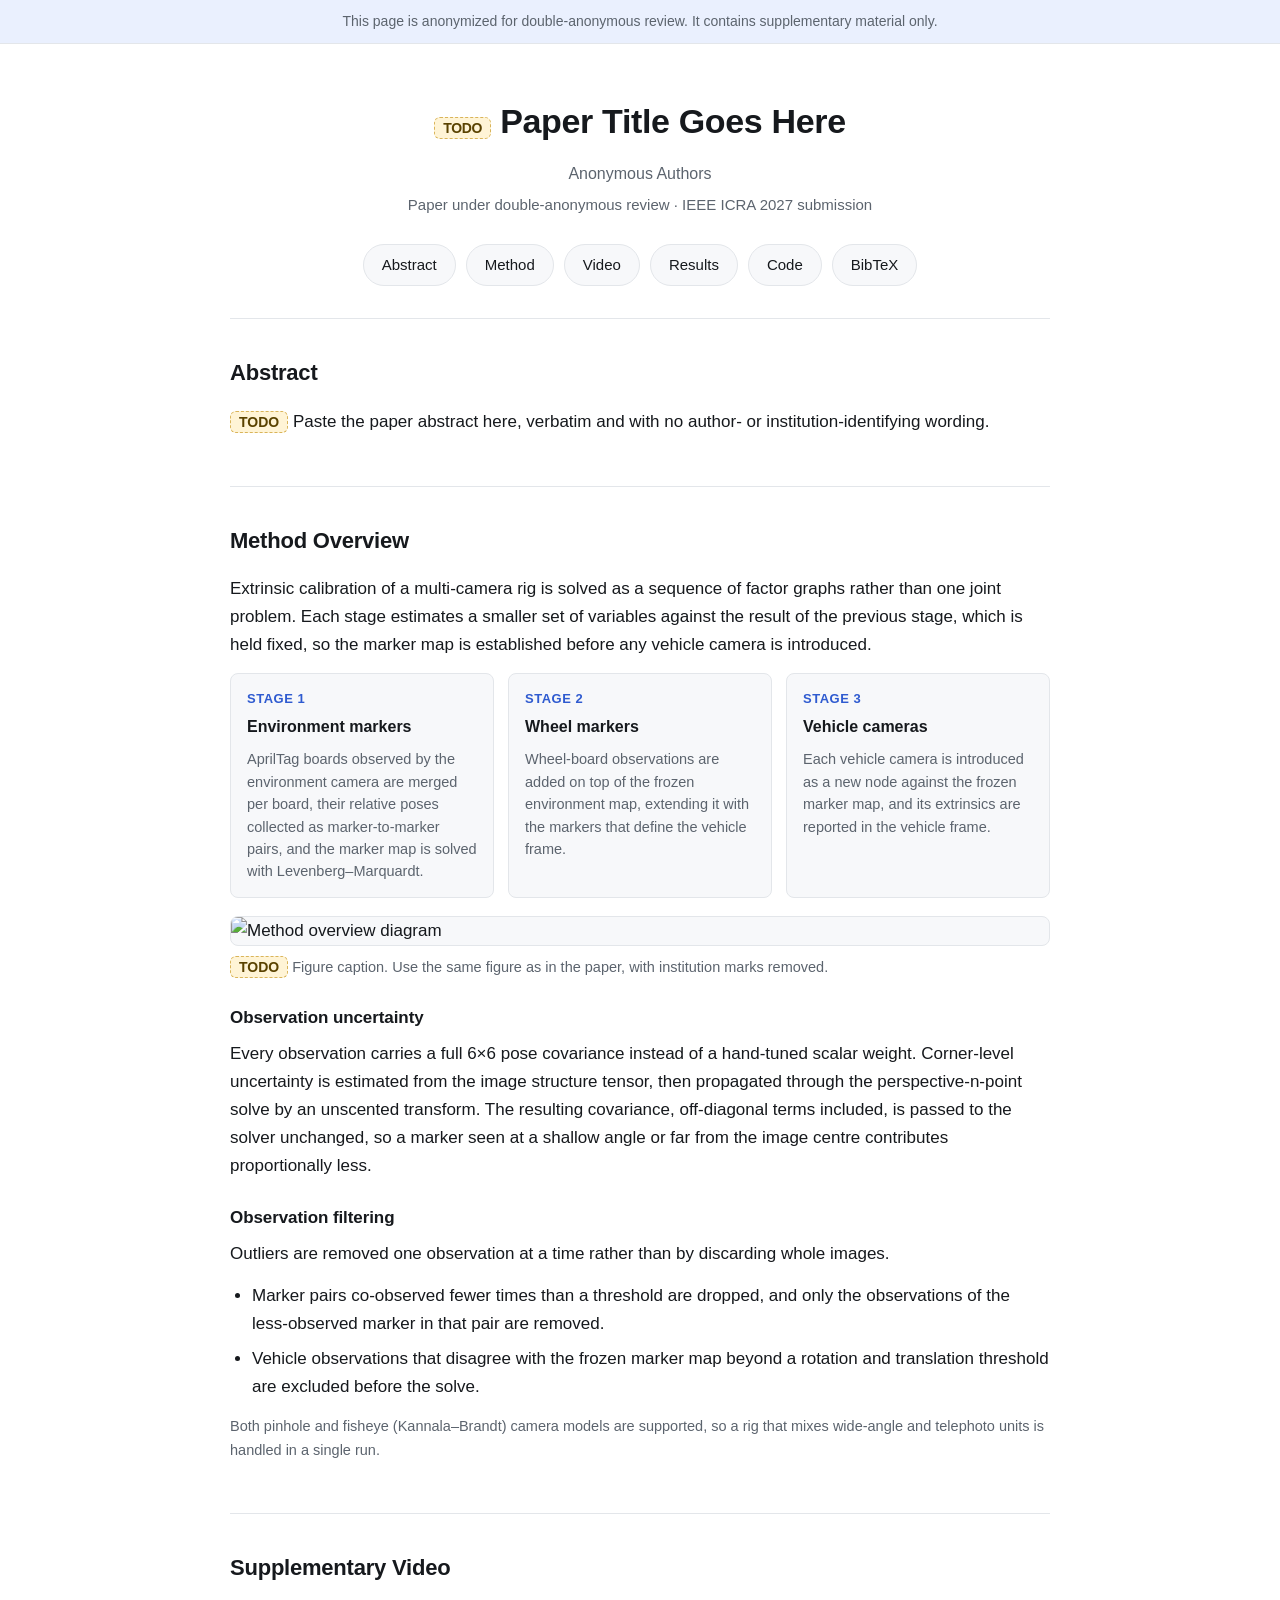
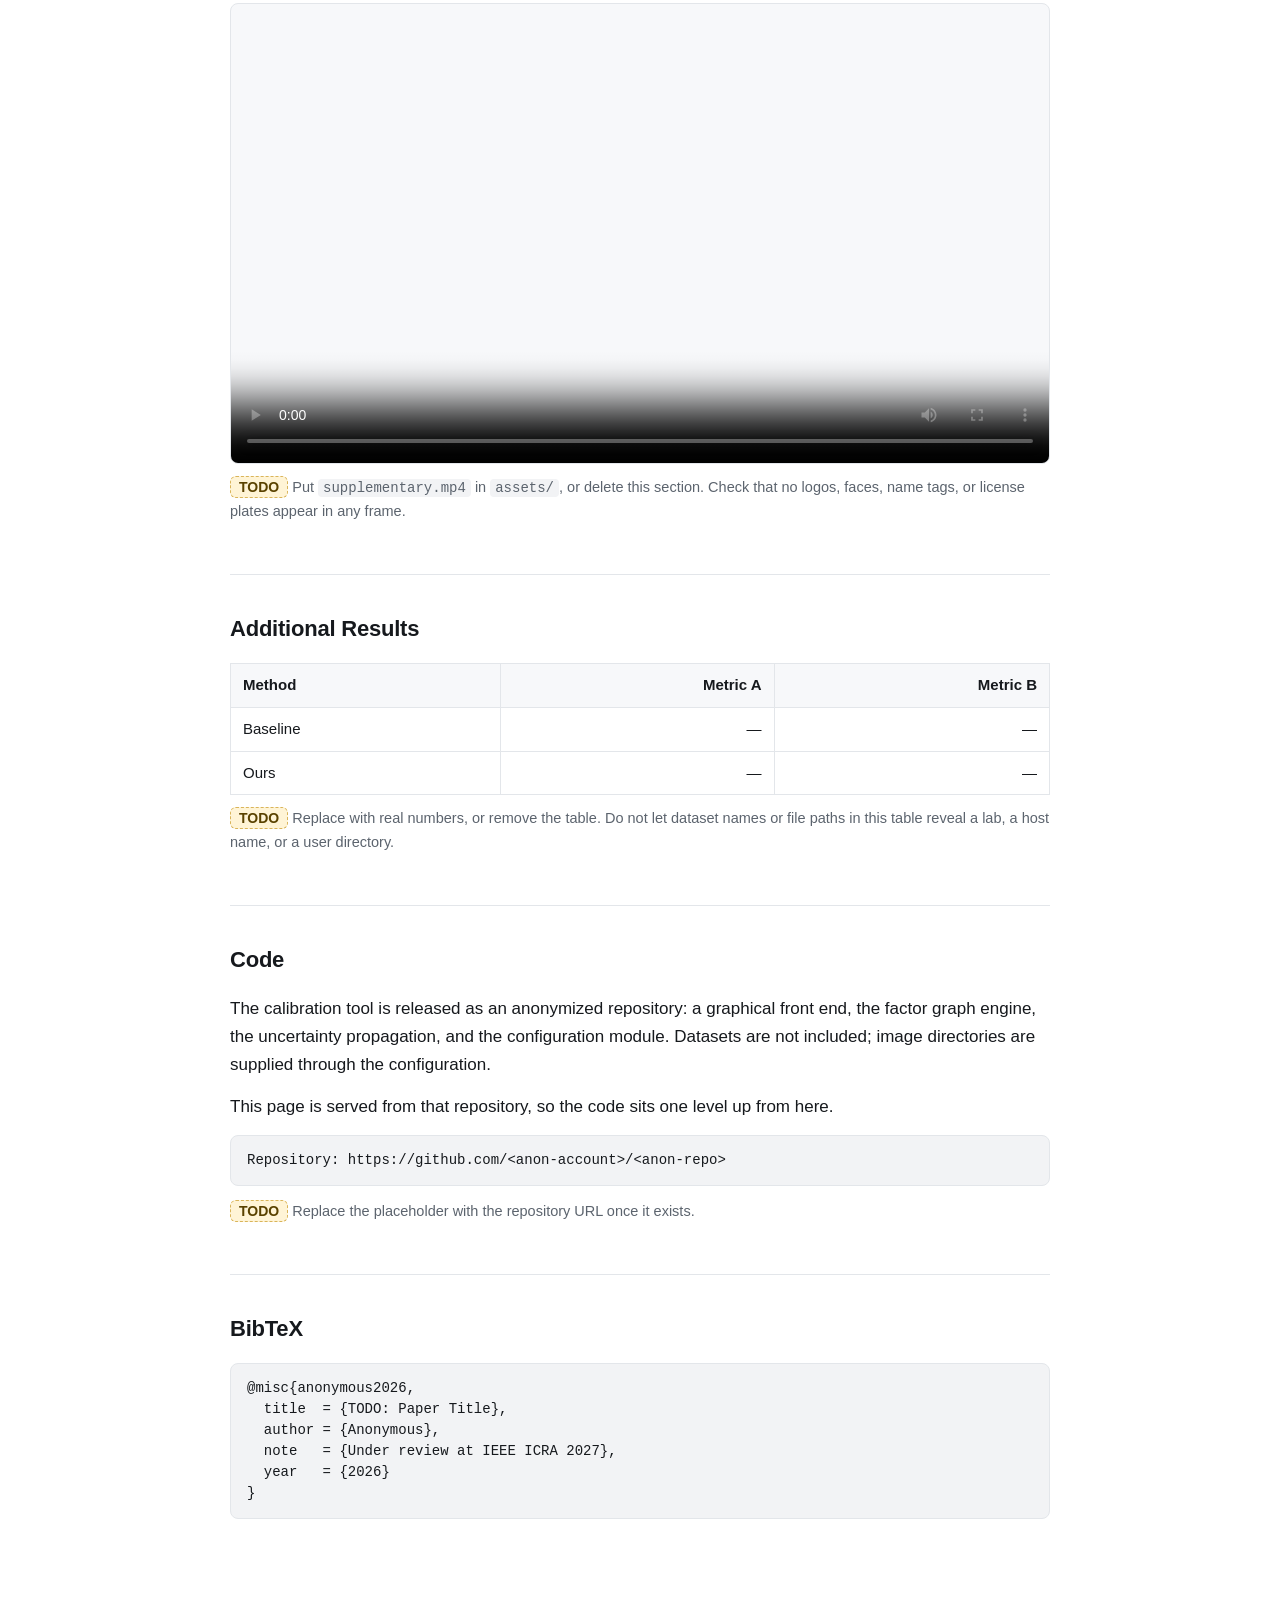
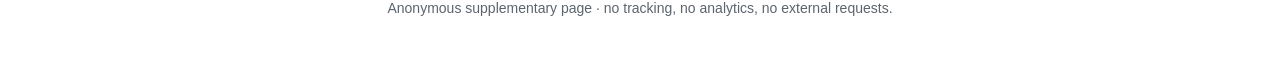
==== docs/index.html @ 7a02750e "Anonymized release for double-anonymous review" ====
<!DOCTYPE html>
<html lang="en">
<head>
<meta charset="utf-8">
<meta name="viewport" content="width=device-width, initial-scale=1">
<title>Hierarchical Factor Graph Calibration — Anonymous Project Page</title>
<meta name="description" content="Anonymous supplementary project page for an ICRA 2027 submission.">
<meta name="robots" content="noindex, nofollow">
<style>
  :root{
    --bg:#ffffff; --panel:#f7f8fa; --border:#e3e6ea;
    --fg:#16191d; --muted:#5c646e; --accent:#2f5bd0; --accent-soft:#eaf0fe;
    --code-bg:#f2f3f5;
  }
  @media (prefers-color-scheme: dark){
    :root{
      --bg:#0f1216; --panel:#161b21; --border:#262d36;
      --fg:#e7eaee; --muted:#9aa4b0; --accent:#7ea6ff; --accent-soft:#182231;
      --code-bg:#12171d;
    }
  }
  *{box-sizing:border-box}
  body{
    margin:0; background:var(--bg); color:var(--fg);
    font-family:-apple-system,BlinkMacSystemFont,"Segoe UI",Roboto,"Helvetica Neue",Arial,sans-serif;
    font-size:17px; line-height:1.65;
    -webkit-font-smoothing:antialiased;
  }
  .wrap{max-width:860px; margin:0 auto; padding:0 20px}
  a{color:var(--accent)}

  .banner{
    background:var(--accent-soft); border-bottom:1px solid var(--border);
    color:var(--muted); font-size:14px; text-align:center; padding:10px 20px;
  }

  header{padding-block:56px 32px; text-align:center; border-bottom:1px solid var(--border)}
  h1{font-size:34px; line-height:1.25; margin:0 0 18px; letter-spacing:-.01em}
  .authors{color:var(--muted); font-size:16px; margin:0 0 6px}
  .venue{color:var(--muted); font-size:15px; margin:0}

  .links{display:flex; flex-wrap:wrap; gap:10px; justify-content:center; margin-top:26px}
  .links a{
    display:inline-block; text-decoration:none; color:var(--fg);
    background:var(--panel); border:1px solid var(--border); border-radius:999px;
    padding:8px 18px; font-size:15px;
  }
  .links a:hover{border-color:var(--accent); color:var(--accent)}

  section{padding-block:36px; border-bottom:1px solid var(--border)}
  section:last-of-type{border-bottom:none}
  h2{font-size:22px; margin:0 0 16px; letter-spacing:-.01em}
  h3{font-size:17px; margin:24px 0 8px; letter-spacing:-.005em}
  p{margin:0 0 14px}
  ul{margin:0 0 14px; padding-left:22px}
  li{margin:0 0 7px}

  figure{margin:0 0 20px}
  figure img{display:block; width:100%; height:auto; border:1px solid var(--border); border-radius:8px; background:var(--panel)}
  figcaption{color:var(--muted); font-size:14.5px; margin-top:10px}

  .video-box{position:relative; width:100%; aspect-ratio:16/9; max-width:100%; background:var(--panel);
             border:1px solid var(--border); border-radius:8px; overflow:hidden}
  .video-box video{width:100%; height:100%; display:block}

  .stages{display:grid; grid-template-columns:repeat(auto-fit,minmax(220px,1fr)); gap:14px; margin:0 0 18px}
  .stage{background:var(--panel); border:1px solid var(--border); border-radius:8px; padding:14px 16px}
  .stage .num{color:var(--accent); font-size:13px; font-weight:600; letter-spacing:.04em; text-transform:uppercase}
  .stage h4{margin:4px 0 8px; font-size:16px}
  .stage p{margin:0; color:var(--muted); font-size:14.5px; line-height:1.55}

  .table-scroll{overflow-x:auto; -webkit-overflow-scrolling:touch}
  table{border-collapse:collapse; width:100%; font-size:15px; min-width:420px}
  th,td{border:1px solid var(--border); padding:9px 12px; text-align:right}
  th:first-child, td:first-child{text-align:left}
  thead th{background:var(--panel); font-weight:600}

  pre{background:var(--code-bg); border:1px solid var(--border); border-radius:8px;
      padding:14px 16px; overflow-x:auto; font-size:14px; line-height:1.5; margin:0 0 14px}
  code{font-family:ui-monospace,SFMono-Regular,Menlo,Consolas,monospace}
  p code, li code, td code{background:var(--code-bg); border-radius:4px; padding:1px 5px; font-size:14px}

  .todo{background:#fff4d6; color:#5a4200; border:1px dashed #d9b45a;
        border-radius:6px; padding:2px 8px; font-size:14px; font-weight:600}
  @media (prefers-color-scheme: dark){
    .todo{background:#3a2f12; color:#f0d79a; border-color:#7a6528}
  }
  .note{color:var(--muted); font-size:14.5px; margin-top:12px}

  footer{padding-block:28px 48px; color:var(--muted); font-size:14px; text-align:center}

  @media (max-width:520px){
    body{font-size:16px}
    h1{font-size:26px}
    header{padding-block:36px 24px}
  }
</style>
</head>
<body>

<div class="banner">This page is anonymized for double-anonymous review. It contains supplementary material only.</div>

<div class="wrap">

  <header>
    <h1><span class="todo">TODO</span> Paper Title Goes Here</h1>
    <p class="authors">Anonymous Authors</p>
    <p class="venue">Paper under double-anonymous review &middot; IEEE ICRA 2027 submission</p>

    <nav class="links">
      <a href="#abstract">Abstract</a>
      <a href="#method">Method</a>
      <a href="#video">Video</a>
      <a href="#results">Results</a>
      <a href="#code">Code</a>
      <a href="#bibtex">BibTeX</a>
    </nav>
  </header>

  <section id="abstract">
    <h2>Abstract</h2>
    <p><span class="todo">TODO</span> Paste the paper abstract here, verbatim and with no author- or
    institution-identifying wording.</p>
  </section>

  <section id="method">
    <h2>Method Overview</h2>

    <p>Extrinsic calibration of a multi-camera rig is solved as a sequence of factor graphs rather
    than one joint problem. Each stage estimates a smaller set of variables against the result of
    the previous stage, which is held fixed, so the marker map is established before any vehicle
    camera is introduced.</p>

    <div class="stages">
      <div class="stage">
        <div class="num">Stage 1</div>
        <h4>Environment markers</h4>
        <p>AprilTag boards observed by the environment camera are merged per board, their relative
        poses collected as marker-to-marker pairs, and the marker map is solved with
        Levenberg&ndash;Marquardt.</p>
      </div>
      <div class="stage">
        <div class="num">Stage 2</div>
        <h4>Wheel markers</h4>
        <p>Wheel-board observations are added on top of the frozen environment map, extending it
        with the markers that define the vehicle frame.</p>
      </div>
      <div class="stage">
        <div class="num">Stage 3</div>
        <h4>Vehicle cameras</h4>
        <p>Each vehicle camera is introduced as a new node against the frozen marker map, and its
        extrinsics are reported in the vehicle frame.</p>
      </div>
    </div>

    <figure>
      <img src="assets/method_overview.png" alt="Method overview diagram">
      <figcaption><span class="todo">TODO</span> Figure caption. Use the same figure as in the paper, with
      institution marks removed.</figcaption>
    </figure>

    <h3>Observation uncertainty</h3>
    <p>Every observation carries a full 6&times;6 pose covariance instead of a hand-tuned scalar weight.
    Corner-level uncertainty is estimated from the image structure tensor, then propagated through the
    perspective-n-point solve by an unscented transform. The resulting covariance, off-diagonal terms
    included, is passed to the solver unchanged, so a marker seen at a shallow angle or far from the
    image centre contributes proportionally less.</p>

    <h3>Observation filtering</h3>
    <p>Outliers are removed one observation at a time rather than by discarding whole images.</p>
    <ul>
      <li>Marker pairs co-observed fewer times than a threshold are dropped, and only the observations
      of the less-observed marker in that pair are removed.</li>
      <li>Vehicle observations that disagree with the frozen marker map beyond a rotation and
      translation threshold are excluded before the solve.</li>
    </ul>

    <p class="note">Both pinhole and fisheye (Kannala&ndash;Brandt) camera models are supported, so a rig
    that mixes wide-angle and telephoto units is handled in a single run.</p>
  </section>

  <section id="video">
    <h2>Supplementary Video</h2>
    <div class="video-box">
      <video controls preload="metadata" poster="assets/video_poster.jpg">
        <source src="assets/supplementary.mp4" type="video/mp4">
        Your browser does not support the video tag.
      </video>
    </div>
    <p class="note">
      <span class="todo">TODO</span> Put <code>supplementary.mp4</code> in <code>assets/</code>, or delete this
      section. Check that no logos, faces, name tags, or license plates appear in any frame.
    </p>
  </section>

  <section id="results">
    <h2>Additional Results</h2>

    <div class="table-scroll">
      <table>
        <thead>
          <tr><th>Method</th><th>Metric A</th><th>Metric B</th></tr>
        </thead>
        <tbody>
          <tr><td>Baseline</td><td>&mdash;</td><td>&mdash;</td></tr>
          <tr><td>Ours</td><td>&mdash;</td><td>&mdash;</td></tr>
        </tbody>
      </table>
    </div>
    <p class="note">
      <span class="todo">TODO</span> Replace with real numbers, or remove the table. Do not let dataset names
      or file paths in this table reveal a lab, a host name, or a user directory.
    </p>
  </section>

  <section id="code">
    <h2>Code</h2>
    <p>The calibration tool is released as an anonymized repository: a graphical front end, the factor
    graph engine, the uncertainty propagation, and the configuration module. Datasets are not included;
    image directories are supplied through the configuration.</p>
    <p>This page is served from that repository, so the code sits one level up from here.</p>
    <pre><code>Repository: https://github.com/&lt;anon-account&gt;/&lt;anon-repo&gt;</code></pre>
    <p class="note">
      <span class="todo">TODO</span> Replace the placeholder with the repository URL once it exists.
    </p>
  </section>

  <section id="bibtex">
    <h2>BibTeX</h2>
    <pre><code>@misc{anonymous2026,
  title  = {TODO: Paper Title},
  author = {Anonymous},
  note   = {Under review at IEEE ICRA 2027},
  year   = {2026}
}</code></pre>
  </section>

  <footer>
    Anonymous supplementary page &middot; no tracking, no analytics, no external requests.
  </footer>

</div>
</body>
</html>
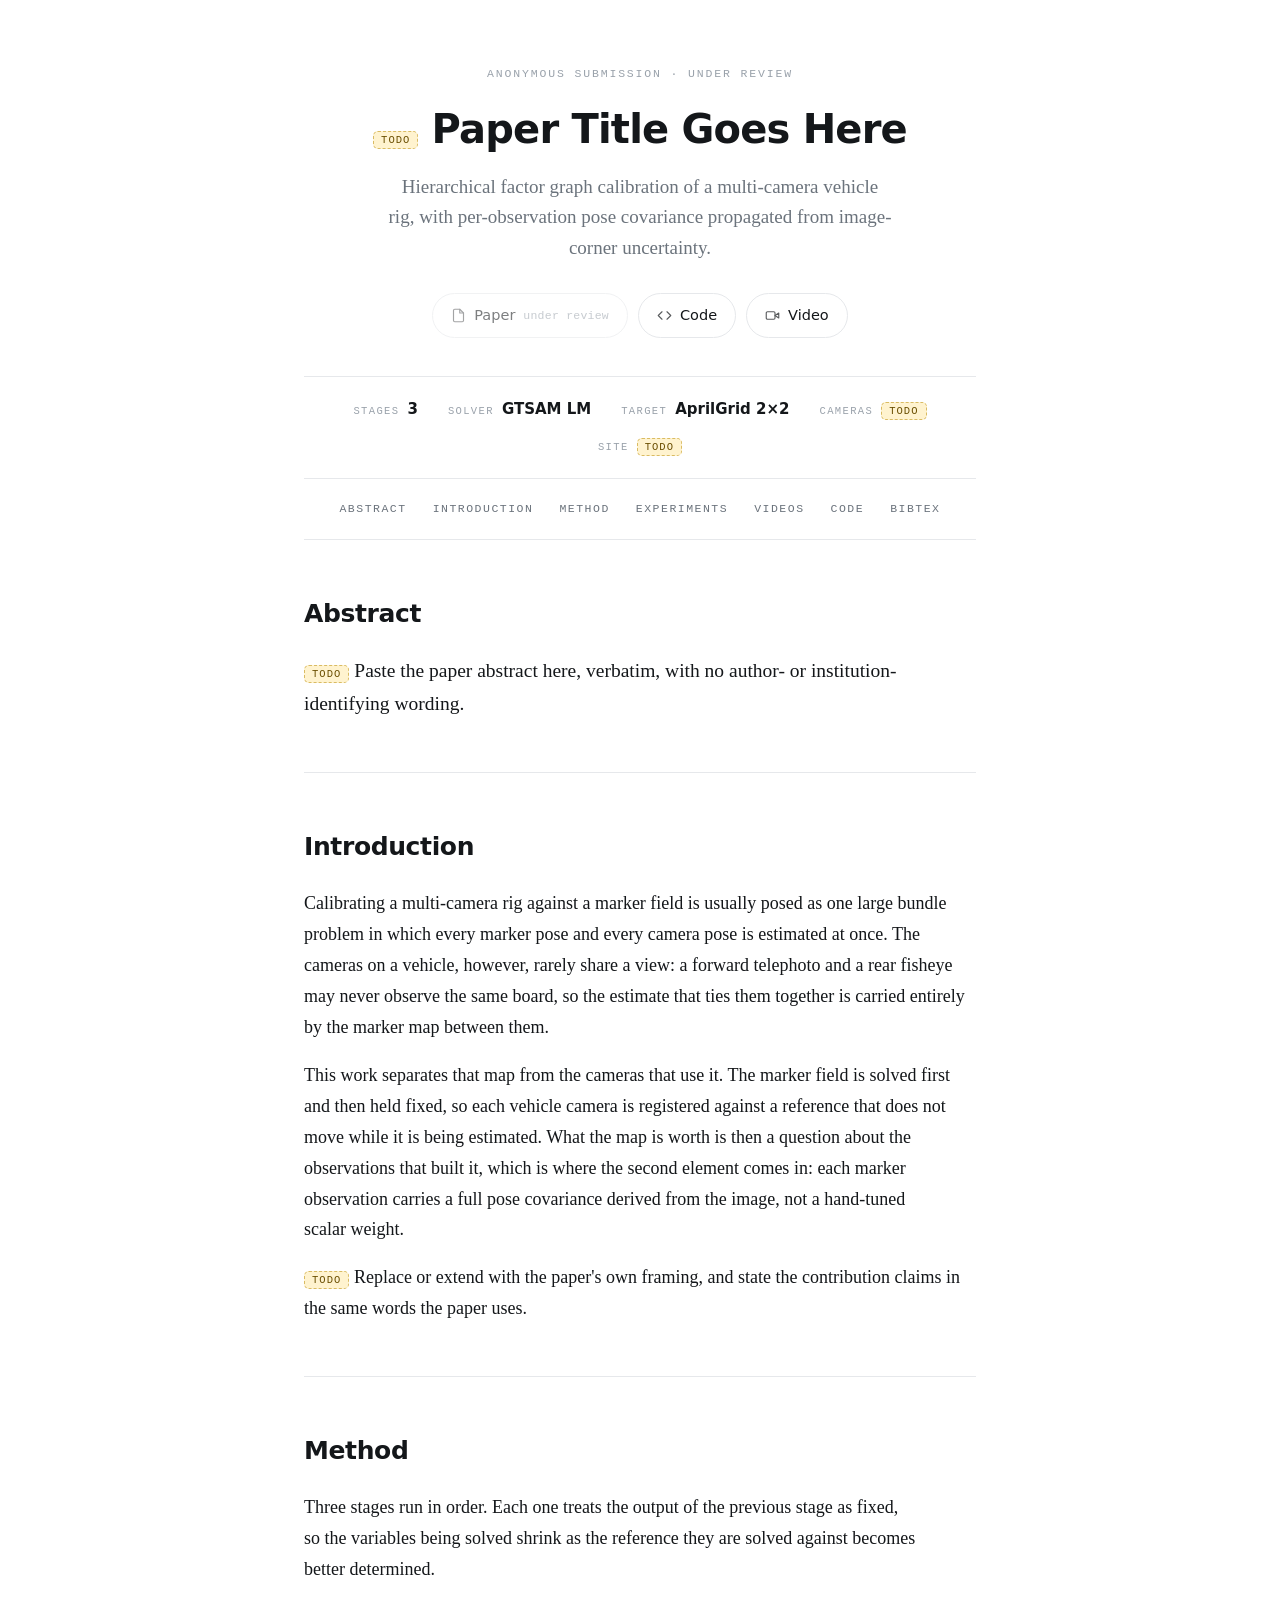
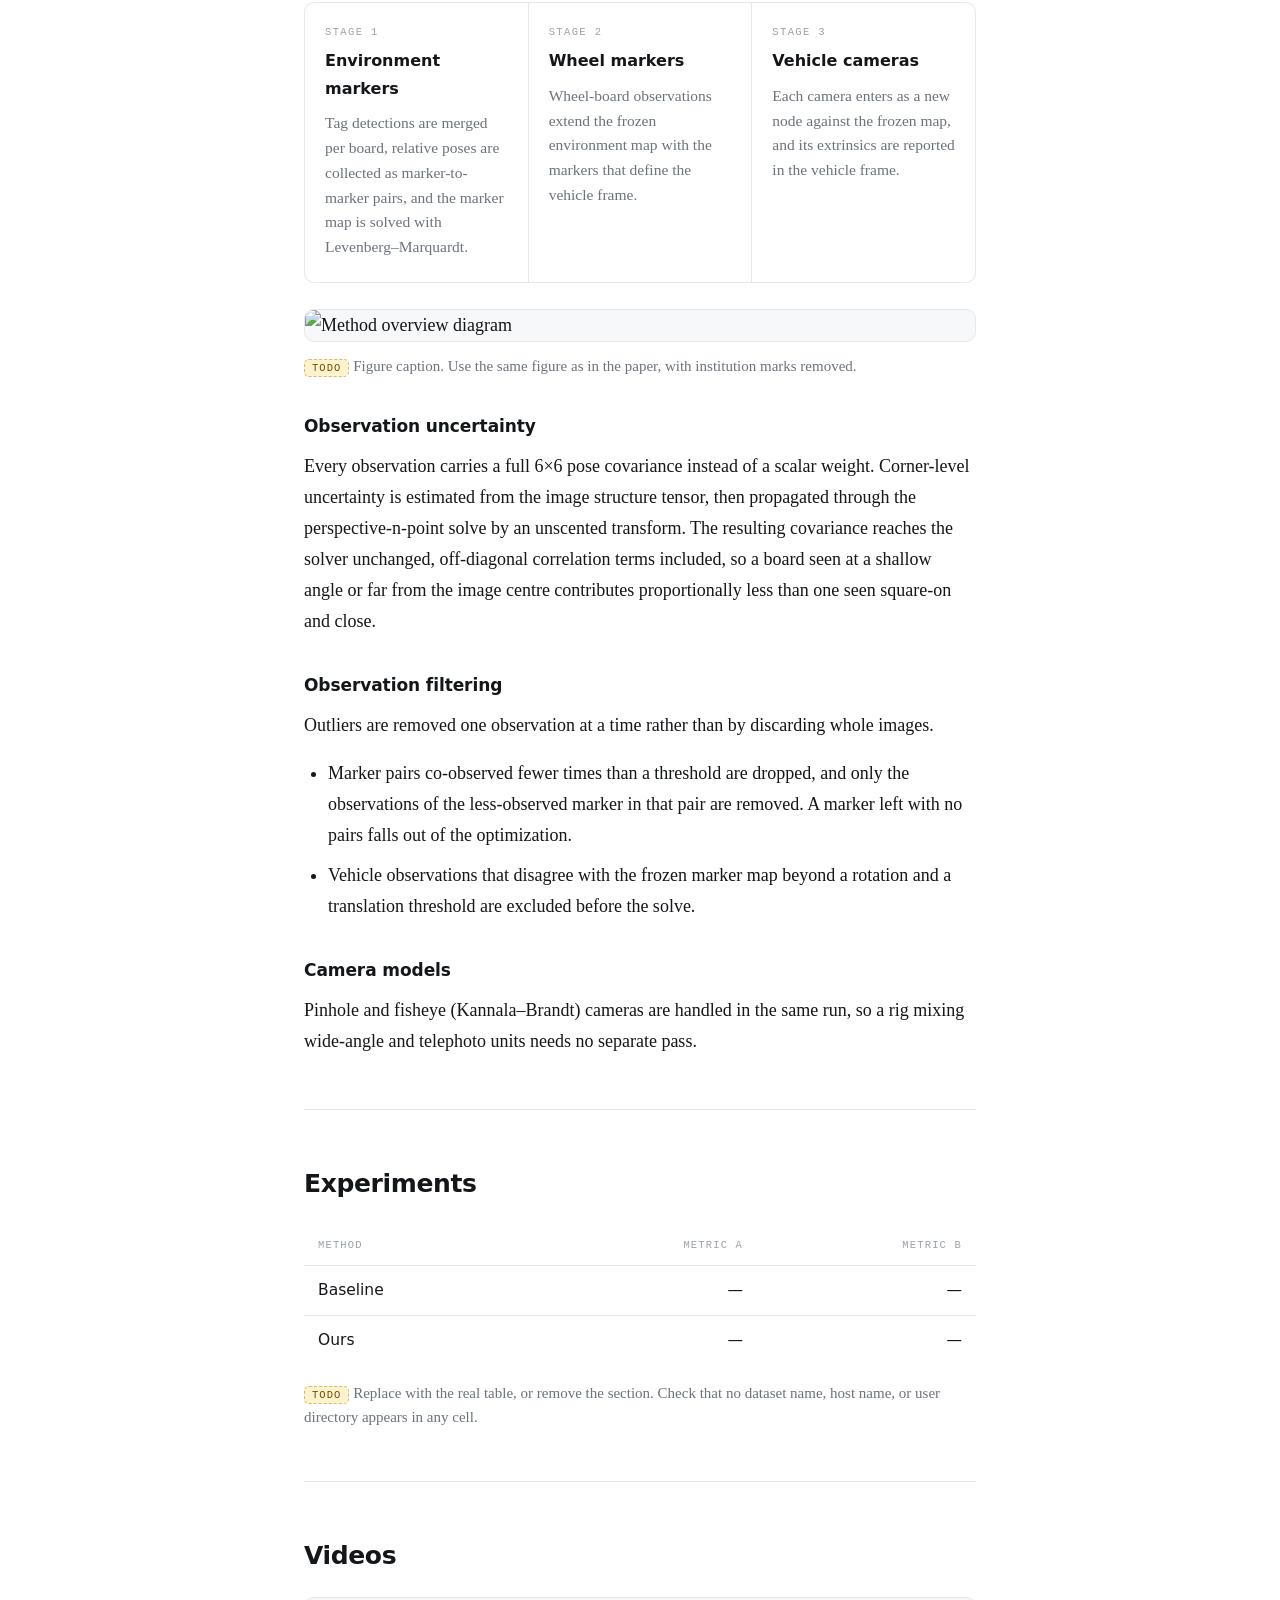
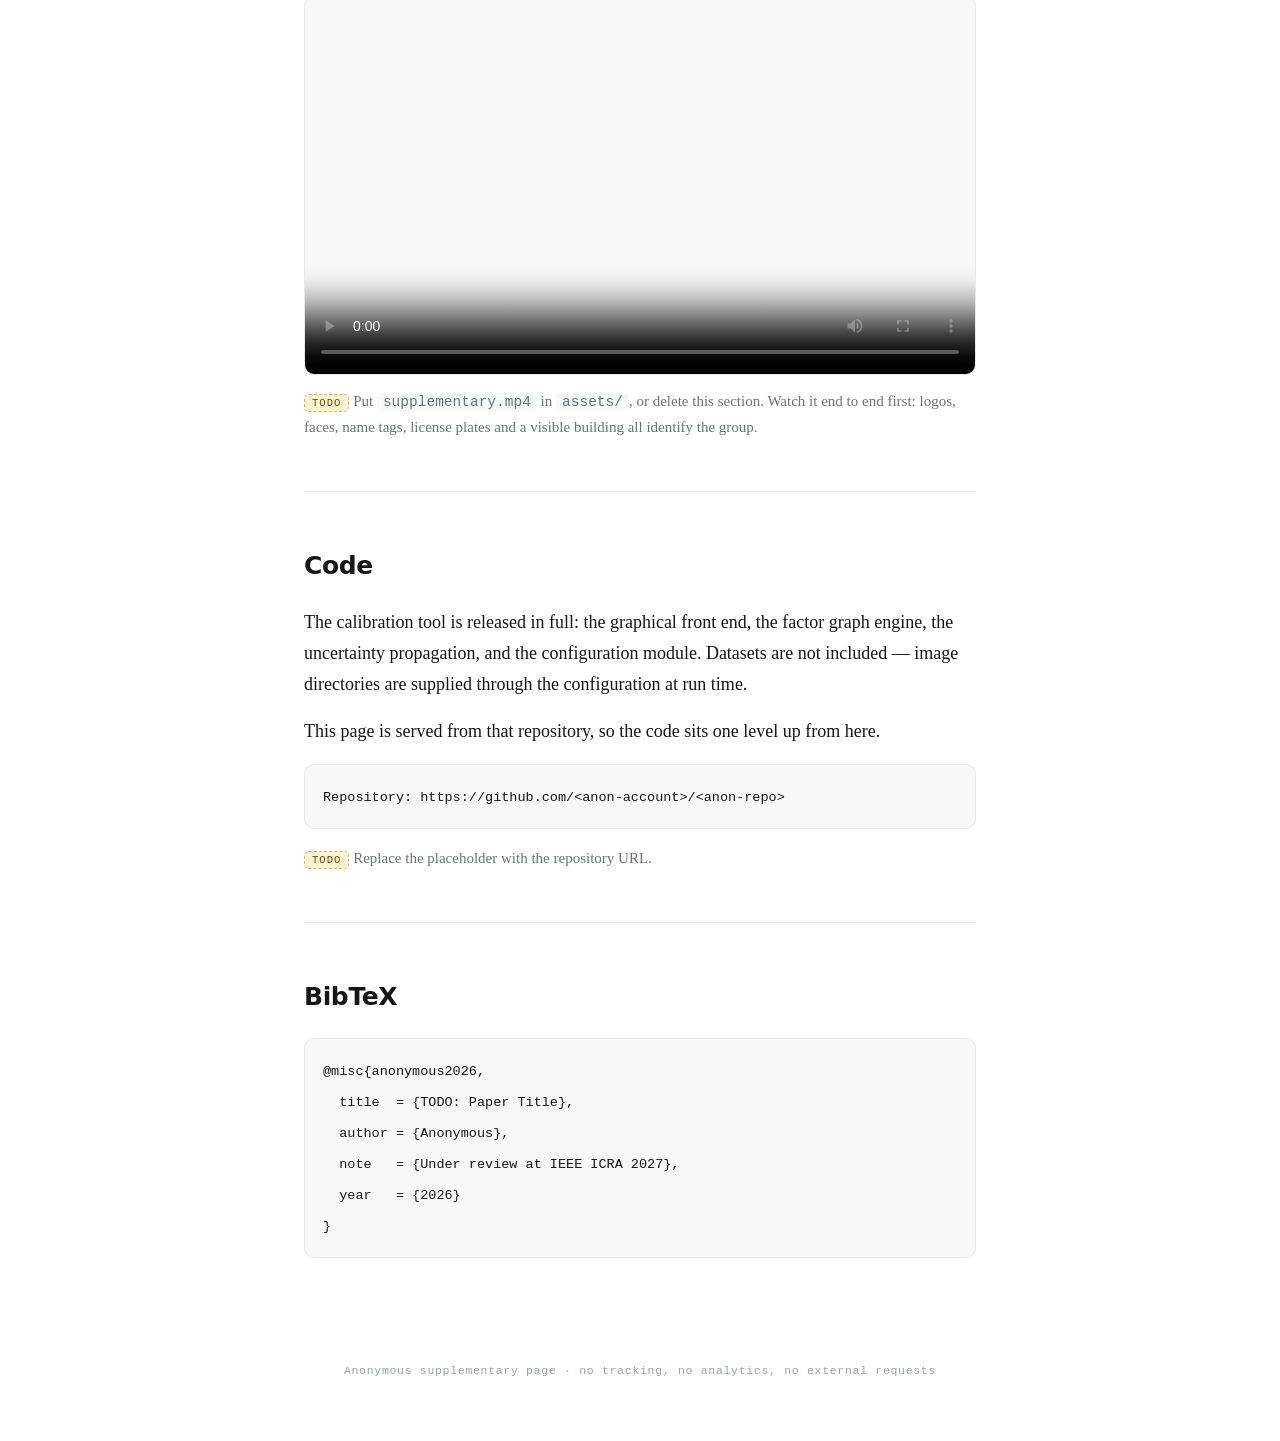
==== commit 7d6c69d3: "Restyle project page" ====
--- a/docs/index.html
+++ b/docs/index.html
@@ -8,110 +8,211 @@
 <meta name="robots" content="noindex, nofollow">
 <style>
   :root{
-    --bg:#ffffff; --panel:#f7f8fa; --border:#e3e6ea;
-    --fg:#16191d; --muted:#5c646e; --accent:#2f5bd0; --accent-soft:#eaf0fe;
-    --code-bg:#f2f3f5;
+    --bg:#ffffff;
+    --fg:#14171a;
+    --muted:#6b737c;
+    --faint:#9aa2ab;
+    --rule:#e6e8eb;
+    --panel:#f7f8f9;
+    --accent:#1f4fd8;
+
+    --serif:"Source Serif 4","Iowan Old Style",Georgia,"Times New Roman",serif;
+    --sans:"Archivo",system-ui,-apple-system,"Segoe UI",Roboto,"Helvetica Neue",Arial,sans-serif;
+    --mono:ui-monospace,SFMono-Regular,"SF Mono",Menlo,Consolas,"Liberation Mono",monospace;
   }
   @media (prefers-color-scheme: dark){
     :root{
-      --bg:#0f1216; --panel:#161b21; --border:#262d36;
-      --fg:#e7eaee; --muted:#9aa4b0; --accent:#7ea6ff; --accent-soft:#182231;
-      --code-bg:#12171d;
+      --bg:#0e1013; --fg:#e8eaed; --muted:#98a1ab; --faint:#6f7780;
+      --rule:#23272d; --panel:#15181d; --accent:#7fa3ff;
     }
   }
+
   *{box-sizing:border-box}
+  html{-webkit-text-size-adjust:100%}
   body{
     margin:0; background:var(--bg); color:var(--fg);
-    font-family:-apple-system,BlinkMacSystemFont,"Segoe UI",Roboto,"Helvetica Neue",Arial,sans-serif;
-    font-size:17px; line-height:1.65;
-    -webkit-font-smoothing:antialiased;
-  }
-  .wrap{max-width:860px; margin:0 auto; padding:0 20px}
-  a{color:var(--accent)}
-
-  .banner{
-    background:var(--accent-soft); border-bottom:1px solid var(--border);
-    color:var(--muted); font-size:14px; text-align:center; padding:10px 20px;
-  }
-
-  header{padding-block:56px 32px; text-align:center; border-bottom:1px solid var(--border)}
-  h1{font-size:34px; line-height:1.25; margin:0 0 18px; letter-spacing:-.01em}
-  .authors{color:var(--muted); font-size:16px; margin:0 0 6px}
-  .venue{color:var(--muted); font-size:15px; margin:0}
-
-  .links{display:flex; flex-wrap:wrap; gap:10px; justify-content:center; margin-top:26px}
-  .links a{
-    display:inline-block; text-decoration:none; color:var(--fg);
-    background:var(--panel); border:1px solid var(--border); border-radius:999px;
-    padding:8px 18px; font-size:15px;
-  }
-  .links a:hover{border-color:var(--accent); color:var(--accent)}
-
-  section{padding-block:36px; border-bottom:1px solid var(--border)}
+    font-family:var(--serif); font-size:18px; line-height:1.72;
+    -webkit-font-smoothing:antialiased; text-rendering:optimizeLegibility;
+  }
+  .wrap{max-width:720px; margin:0 auto; padding:0 24px}
+  a{color:inherit}
+
+  /* ── header ────────────────────────────────────────────── */
+  header{padding-block:64px 0; text-align:center}
+  .eyebrow{
+    font-family:var(--mono); font-size:11.5px; letter-spacing:.16em;
+    text-transform:uppercase; color:var(--faint); margin:0 0 22px;
+  }
+  h1{
+    font-family:var(--sans); font-weight:700; font-size:40px; line-height:1.15;
+    letter-spacing:-.02em; margin:0 0 20px; text-wrap:balance;
+  }
+  .tagline{
+    font-size:19px; line-height:1.6; color:var(--muted);
+    margin:0 auto; max-width:30em; text-wrap:pretty;
+  }
+
+  /* ── pill links ────────────────────────────────────────── */
+  .pills{display:flex; flex-wrap:wrap; gap:10px; justify-content:center; margin:30px 0 0}
+  .pill{
+    display:inline-flex; align-items:center; gap:8px;
+    font-family:var(--sans); font-size:14.5px; font-weight:500; text-decoration:none;
+    border:1px solid var(--rule); border-radius:999px; padding:9px 18px;
+    color:var(--fg); background:transparent; transition:border-color .15s, color .15s;
+  }
+  .pill:hover{border-color:var(--accent); color:var(--accent)}
+  .pill svg{width:15px; height:15px; flex:none; opacity:.7}
+  .pill .sub{font-family:var(--mono); font-size:11.5px; color:var(--faint); letter-spacing:.02em}
+  .pill[aria-disabled="true"]{opacity:.55; cursor:default}
+  .pill[aria-disabled="true"]:hover{border-color:var(--rule); color:var(--fg)}
+
+  /* ── spec bar ──────────────────────────────────────────── */
+  .specs{
+    margin:38px 0 0; padding-block:20px;
+    border-top:1px solid var(--rule); border-bottom:1px solid var(--rule);
+    display:flex; flex-wrap:wrap; justify-content:center; gap:10px 30px;
+  }
+  .spec{display:inline-flex; align-items:baseline; gap:8px}
+  .spec .k{
+    font-family:var(--mono); font-size:10.5px; letter-spacing:.13em;
+    text-transform:uppercase; color:var(--faint); white-space:nowrap;
+  }
+  .spec .v{font-family:var(--sans); font-size:15px; font-weight:600; white-space:nowrap}
+
+  /* ── nav ───────────────────────────────────────────────── */
+  nav{
+    padding-block:20px; border-bottom:1px solid var(--rule);
+    display:flex; flex-wrap:wrap; justify-content:center; gap:8px 26px;
+  }
+  nav a{
+    font-family:var(--mono); font-size:11.5px; letter-spacing:.13em;
+    text-transform:uppercase; color:var(--muted); text-decoration:none;
+  }
+  nav a:hover{color:var(--accent)}
+
+  /* ── sections ──────────────────────────────────────────── */
+  section{padding-block:52px; border-bottom:1px solid var(--rule)}
   section:last-of-type{border-bottom:none}
-  h2{font-size:22px; margin:0 0 16px; letter-spacing:-.01em}
-  h3{font-size:17px; margin:24px 0 8px; letter-spacing:-.005em}
-  p{margin:0 0 14px}
-  ul{margin:0 0 14px; padding-left:22px}
-  li{margin:0 0 7px}
-
-  figure{margin:0 0 20px}
-  figure img{display:block; width:100%; height:auto; border:1px solid var(--border); border-radius:8px; background:var(--panel)}
-  figcaption{color:var(--muted); font-size:14.5px; margin-top:10px}
-
-  .video-box{position:relative; width:100%; aspect-ratio:16/9; max-width:100%; background:var(--panel);
-             border:1px solid var(--border); border-radius:8px; overflow:hidden}
-  .video-box video{width:100%; height:100%; display:block}
-
-  .stages{display:grid; grid-template-columns:repeat(auto-fit,minmax(220px,1fr)); gap:14px; margin:0 0 18px}
-  .stage{background:var(--panel); border:1px solid var(--border); border-radius:8px; padding:14px 16px}
-  .stage .num{color:var(--accent); font-size:13px; font-weight:600; letter-spacing:.04em; text-transform:uppercase}
-  .stage h4{margin:4px 0 8px; font-size:16px}
-  .stage p{margin:0; color:var(--muted); font-size:14.5px; line-height:1.55}
-
-  .table-scroll{overflow-x:auto; -webkit-overflow-scrolling:touch}
-  table{border-collapse:collapse; width:100%; font-size:15px; min-width:420px}
-  th,td{border:1px solid var(--border); padding:9px 12px; text-align:right}
+  h2{
+    font-family:var(--sans); font-weight:600; font-size:25px; letter-spacing:-.015em;
+    margin:0 0 20px;
+  }
+  h3{
+    font-family:var(--sans); font-weight:600; font-size:17px; letter-spacing:-.005em;
+    margin:34px 0 10px;
+  }
+  p{margin:0 0 17px; text-wrap:pretty}
+  p:last-child{margin-bottom:0}
+  ul{margin:0 0 17px; padding-left:24px}
+  li{margin:0 0 9px}
+  strong{font-weight:600}
+
+  .lede{font-size:19.5px; line-height:1.66}
+
+  /* ── stage cards ───────────────────────────────────────── */
+  .stages{display:grid; gap:1px; background:var(--rule); border:1px solid var(--rule); border-radius:10px; overflow:hidden; margin:0 0 26px}
+  @media (min-width:640px){ .stages{grid-template-columns:repeat(3,1fr)} }
+  .stage{background:var(--bg); padding:20px 20px 22px}
+  .stage .n{
+    font-family:var(--mono); font-size:10.5px; letter-spacing:.13em;
+    text-transform:uppercase; color:var(--faint);
+  }
+  .stage h4{font-family:var(--sans); font-weight:600; font-size:16px; margin:6px 0 9px}
+  .stage p{font-size:15.5px; line-height:1.6; color:var(--muted); margin:0}
+
+  /* ── figures, media, tables ────────────────────────────── */
+  figure{margin:0 0 24px}
+  figure img{display:block; width:100%; height:auto; border:1px solid var(--rule); border-radius:10px; background:var(--panel)}
+  figcaption{font-size:15px; line-height:1.6; color:var(--muted); margin-top:12px}
+
+  .media{
+    width:100%; aspect-ratio:16/9; background:var(--panel);
+    border:1px solid var(--rule); border-radius:10px; overflow:hidden;
+  }
+  .media video{width:100%; height:100%; display:block}
+
+  .scroll{overflow-x:auto; -webkit-overflow-scrolling:touch; margin:0 0 17px}
+  table{border-collapse:collapse; width:100%; font-size:15.5px; min-width:440px; font-family:var(--sans)}
+  th,td{border-bottom:1px solid var(--rule); padding:11px 14px; text-align:right}
   th:first-child, td:first-child{text-align:left}
-  thead th{background:var(--panel); font-weight:600}
-
-  pre{background:var(--code-bg); border:1px solid var(--border); border-radius:8px;
-      padding:14px 16px; overflow-x:auto; font-size:14px; line-height:1.5; margin:0 0 14px}
-  code{font-family:ui-monospace,SFMono-Regular,Menlo,Consolas,monospace}
-  p code, li code, td code{background:var(--code-bg); border-radius:4px; padding:1px 5px; font-size:14px}
-
-  .todo{background:#fff4d6; color:#5a4200; border:1px dashed #d9b45a;
-        border-radius:6px; padding:2px 8px; font-size:14px; font-weight:600}
+  thead th{
+    font-family:var(--mono); font-size:10.5px; letter-spacing:.11em; text-transform:uppercase;
+    color:var(--faint); font-weight:400; border-bottom:1px solid var(--rule);
+  }
+  tbody tr:last-child td{border-bottom:none}
+
+  pre{
+    background:var(--panel); border:1px solid var(--rule); border-radius:10px;
+    padding:16px 18px; overflow-x:auto; margin:0 0 17px;
+  }
+  pre code{font-family:var(--mono); font-size:13.5px; line-height:1.6}
+  p code, li code, td code{font-family:var(--mono); font-size:14.5px; background:var(--panel); border-radius:4px; padding:1px 6px}
+
+  /* ── todo marker ───────────────────────────────────────── */
+  .todo{
+    font-family:var(--mono); font-size:10.5px; font-weight:500; letter-spacing:.1em;
+    text-transform:uppercase; background:#fff3cf; color:#6a4e00;
+    border:1px dashed #d9bb63; border-radius:5px; padding:2px 7px; white-space:nowrap;
+  }
   @media (prefers-color-scheme: dark){
-    .todo{background:#3a2f12; color:#f0d79a; border-color:#7a6528}
-  }
-  .note{color:var(--muted); font-size:14.5px; margin-top:12px}
-
-  footer{padding-block:28px 48px; color:var(--muted); font-size:14px; text-align:center}
-
-  @media (max-width:520px){
-    body{font-size:16px}
-    h1{font-size:26px}
-    header{padding-block:36px 24px}
+    .todo{background:#332a10; color:#e9cf94; border-color:#6e5a25}
+  }
+  .note{font-size:15px; line-height:1.6; color:var(--muted); margin-top:14px}
+
+  footer{
+    padding-block:34px 60px; text-align:center;
+    font-family:var(--mono); font-size:11.5px; letter-spacing:.06em; color:var(--faint);
+  }
+
+  @media (max-width:560px){
+    body{font-size:17px}
+    h1{font-size:30px}
+    header{padding-block:44px 0}
+    section{padding-block:40px}
+    .specs{gap:10px 20px}
   }
 </style>
 </head>
 <body>
-
-<div class="banner">This page is anonymized for double-anonymous review. It contains supplementary material only.</div>
-
 <div class="wrap">
 
   <header>
+    <p class="eyebrow">Anonymous submission &middot; Under review</p>
     <h1><span class="todo">TODO</span> Paper Title Goes Here</h1>
-    <p class="authors">Anonymous Authors</p>
-    <p class="venue">Paper under double-anonymous review &middot; IEEE ICRA 2027 submission</p>
-
-    <nav class="links">
+    <p class="tagline">
+      Hierarchical factor graph calibration of a multi-camera vehicle rig, with
+      per-observation pose covariance propagated from image-corner uncertainty.
+    </p>
+
+    <div class="pills">
+      <a class="pill" href="#" aria-disabled="true">
+        <svg viewBox="0 0 24 24" fill="none" stroke="currentColor" stroke-width="1.8" stroke-linecap="round" stroke-linejoin="round"><path d="M14 2H6a2 2 0 0 0-2 2v16a2 2 0 0 0 2 2h12a2 2 0 0 0 2-2V8z"/><path d="M14 2v6h6"/></svg>
+        Paper <span class="sub">under review</span>
+      </a>
+      <a class="pill" href="#code">
+        <svg viewBox="0 0 24 24" fill="none" stroke="currentColor" stroke-width="1.8" stroke-linecap="round" stroke-linejoin="round"><path d="m16 18 6-6-6-6"/><path d="m8 6-6 6 6 6"/></svg>
+        Code
+      </a>
+      <a class="pill" href="#videos">
+        <svg viewBox="0 0 24 24" fill="none" stroke="currentColor" stroke-width="1.8" stroke-linecap="round" stroke-linejoin="round"><path d="m22 8-6 4 6 4V8Z"/><rect x="2" y="6" width="14" height="12" rx="2"/></svg>
+        Video
+      </a>
+    </div>
+
+    <div class="specs">
+      <span class="spec"><span class="k">Stages</span><span class="v">3</span></span>
+      <span class="spec"><span class="k">Solver</span><span class="v">GTSAM LM</span></span>
+      <span class="spec"><span class="k">Target</span><span class="v">AprilGrid 2&times;2</span></span>
+      <span class="spec"><span class="k">Cameras</span><span class="v"><span class="todo">TODO</span></span></span>
+      <span class="spec"><span class="k">Site</span><span class="v"><span class="todo">TODO</span></span></span>
+    </div>
+
+    <nav>
       <a href="#abstract">Abstract</a>
+      <a href="#introduction">Introduction</a>
       <a href="#method">Method</a>
-      <a href="#video">Video</a>
-      <a href="#results">Results</a>
+      <a href="#experiments">Experiments</a>
+      <a href="#videos">Videos</a>
       <a href="#code">Code</a>
       <a href="#bibtex">BibTeX</a>
     </nav>
@@ -119,84 +220,87 @@
 
   <section id="abstract">
     <h2>Abstract</h2>
-    <p><span class="todo">TODO</span> Paste the paper abstract here, verbatim and with no author- or
-    institution-identifying wording.</p>
+    <p class="lede"><span class="todo">TODO</span> Paste the paper abstract here, verbatim, with no
+    author- or institution-identifying wording.</p>
+  </section>
+
+  <section id="introduction">
+    <h2>Introduction</h2>
+    <p>Calibrating a multi-camera rig against a marker field is usually posed as one large bundle
+    problem in which every marker pose and every camera pose is estimated at once. The cameras on a
+    vehicle, however, rarely share a view: a forward telephoto and a rear fisheye may never observe the
+    same board, so the estimate that ties them together is carried entirely by the marker map between
+    them.</p>
+
+    <p>This work separates that map from the cameras that use it. The marker field is solved first and
+    then held fixed, so each vehicle camera is registered against a reference that does not move while
+    it is being estimated. What the map is worth is then a question about the observations that built
+    it, which is where the second element comes in: each marker observation carries a full pose
+    covariance derived from the image, not a hand-tuned scalar weight.</p>
+
+    <p><span class="todo">TODO</span> Replace or extend with the paper's own framing, and state the
+    contribution claims in the same words the paper uses.</p>
   </section>
 
   <section id="method">
-    <h2>Method Overview</h2>
-
-    <p>Extrinsic calibration of a multi-camera rig is solved as a sequence of factor graphs rather
-    than one joint problem. Each stage estimates a smaller set of variables against the result of
-    the previous stage, which is held fixed, so the marker map is established before any vehicle
-    camera is introduced.</p>
+    <h2>Method</h2>
+
+    <p>Three stages run in order. Each one treats the output of the previous stage as fixed, so the
+    variables being solved shrink as the reference they are solved against becomes better determined.</p>
 
     <div class="stages">
       <div class="stage">
-        <div class="num">Stage 1</div>
+        <div class="n">Stage 1</div>
         <h4>Environment markers</h4>
-        <p>AprilTag boards observed by the environment camera are merged per board, their relative
-        poses collected as marker-to-marker pairs, and the marker map is solved with
-        Levenberg&ndash;Marquardt.</p>
+        <p>Tag detections are merged per board, relative poses are collected as marker-to-marker pairs,
+        and the marker map is solved with Levenberg&ndash;Marquardt.</p>
       </div>
       <div class="stage">
-        <div class="num">Stage 2</div>
+        <div class="n">Stage 2</div>
         <h4>Wheel markers</h4>
-        <p>Wheel-board observations are added on top of the frozen environment map, extending it
-        with the markers that define the vehicle frame.</p>
+        <p>Wheel-board observations extend the frozen environment map with the markers that define the
+        vehicle frame.</p>
       </div>
       <div class="stage">
-        <div class="num">Stage 3</div>
+        <div class="n">Stage 3</div>
         <h4>Vehicle cameras</h4>
-        <p>Each vehicle camera is introduced as a new node against the frozen marker map, and its
-        extrinsics are reported in the vehicle frame.</p>
+        <p>Each camera enters as a new node against the frozen map, and its extrinsics are reported in
+        the vehicle frame.</p>
       </div>
     </div>
 
     <figure>
       <img src="assets/method_overview.png" alt="Method overview diagram">
-      <figcaption><span class="todo">TODO</span> Figure caption. Use the same figure as in the paper, with
-      institution marks removed.</figcaption>
+      <figcaption><span class="todo">TODO</span> Figure caption. Use the same figure as in the paper,
+      with institution marks removed.</figcaption>
     </figure>
 
     <h3>Observation uncertainty</h3>
-    <p>Every observation carries a full 6&times;6 pose covariance instead of a hand-tuned scalar weight.
+    <p>Every observation carries a full 6&times;6 pose covariance instead of a scalar weight.
     Corner-level uncertainty is estimated from the image structure tensor, then propagated through the
-    perspective-n-point solve by an unscented transform. The resulting covariance, off-diagonal terms
-    included, is passed to the solver unchanged, so a marker seen at a shallow angle or far from the
-    image centre contributes proportionally less.</p>
+    perspective-n-point solve by an unscented transform. The resulting covariance reaches the solver
+    unchanged, off-diagonal correlation terms included, so a board seen at a shallow angle or far from
+    the image centre contributes proportionally less than one seen square-on and close.</p>
 
     <h3>Observation filtering</h3>
     <p>Outliers are removed one observation at a time rather than by discarding whole images.</p>
     <ul>
       <li>Marker pairs co-observed fewer times than a threshold are dropped, and only the observations
-      of the less-observed marker in that pair are removed.</li>
-      <li>Vehicle observations that disagree with the frozen marker map beyond a rotation and
+      of the less-observed marker in that pair are removed. A marker left with no pairs falls out of
+      the optimization.</li>
+      <li>Vehicle observations that disagree with the frozen marker map beyond a rotation and a
       translation threshold are excluded before the solve.</li>
     </ul>
 
-    <p class="note">Both pinhole and fisheye (Kannala&ndash;Brandt) camera models are supported, so a rig
-    that mixes wide-angle and telephoto units is handled in a single run.</p>
-  </section>
-
-  <section id="video">
-    <h2>Supplementary Video</h2>
-    <div class="video-box">
-      <video controls preload="metadata" poster="assets/video_poster.jpg">
-        <source src="assets/supplementary.mp4" type="video/mp4">
-        Your browser does not support the video tag.
-      </video>
-    </div>
-    <p class="note">
-      <span class="todo">TODO</span> Put <code>supplementary.mp4</code> in <code>assets/</code>, or delete this
-      section. Check that no logos, faces, name tags, or license plates appear in any frame.
-    </p>
-  </section>
-
-  <section id="results">
-    <h2>Additional Results</h2>
-
-    <div class="table-scroll">
+    <h3>Camera models</h3>
+    <p>Pinhole and fisheye (Kannala&ndash;Brandt) cameras are handled in the same run, so a rig mixing
+    wide-angle and telephoto units needs no separate pass.</p>
+  </section>
+
+  <section id="experiments">
+    <h2>Experiments</h2>
+
+    <div class="scroll">
       <table>
         <thead>
           <tr><th>Method</th><th>Metric A</th><th>Metric B</th></tr>
@@ -207,22 +311,31 @@
         </tbody>
       </table>
     </div>
-    <p class="note">
-      <span class="todo">TODO</span> Replace with real numbers, or remove the table. Do not let dataset names
-      or file paths in this table reveal a lab, a host name, or a user directory.
-    </p>
+    <p class="note"><span class="todo">TODO</span> Replace with the real table, or remove the section.
+    Check that no dataset name, host name, or user directory appears in any cell.</p>
+  </section>
+
+  <section id="videos">
+    <h2>Videos</h2>
+    <div class="media">
+      <video controls preload="metadata" poster="assets/video_poster.jpg">
+        <source src="assets/supplementary.mp4" type="video/mp4">
+        Your browser does not support the video tag.
+      </video>
+    </div>
+    <p class="note"><span class="todo">TODO</span> Put <code>supplementary.mp4</code> in
+    <code>assets/</code>, or delete this section. Watch it end to end first: logos, faces, name tags,
+    license plates and a visible building all identify the group.</p>
   </section>
 
   <section id="code">
     <h2>Code</h2>
-    <p>The calibration tool is released as an anonymized repository: a graphical front end, the factor
-    graph engine, the uncertainty propagation, and the configuration module. Datasets are not included;
-    image directories are supplied through the configuration.</p>
+    <p>The calibration tool is released in full: the graphical front end, the factor graph engine, the
+    uncertainty propagation, and the configuration module. Datasets are not included &mdash; image
+    directories are supplied through the configuration at run time.</p>
     <p>This page is served from that repository, so the code sits one level up from here.</p>
     <pre><code>Repository: https://github.com/&lt;anon-account&gt;/&lt;anon-repo&gt;</code></pre>
-    <p class="note">
-      <span class="todo">TODO</span> Replace the placeholder with the repository URL once it exists.
-    </p>
+    <p class="note"><span class="todo">TODO</span> Replace the placeholder with the repository URL.</p>
   </section>
 
   <section id="bibtex">
@@ -236,7 +349,7 @@
   </section>
 
   <footer>
-    Anonymous supplementary page &middot; no tracking, no analytics, no external requests.
+    Anonymous supplementary page &middot; no tracking, no analytics, no external requests
   </footer>
 
 </div>
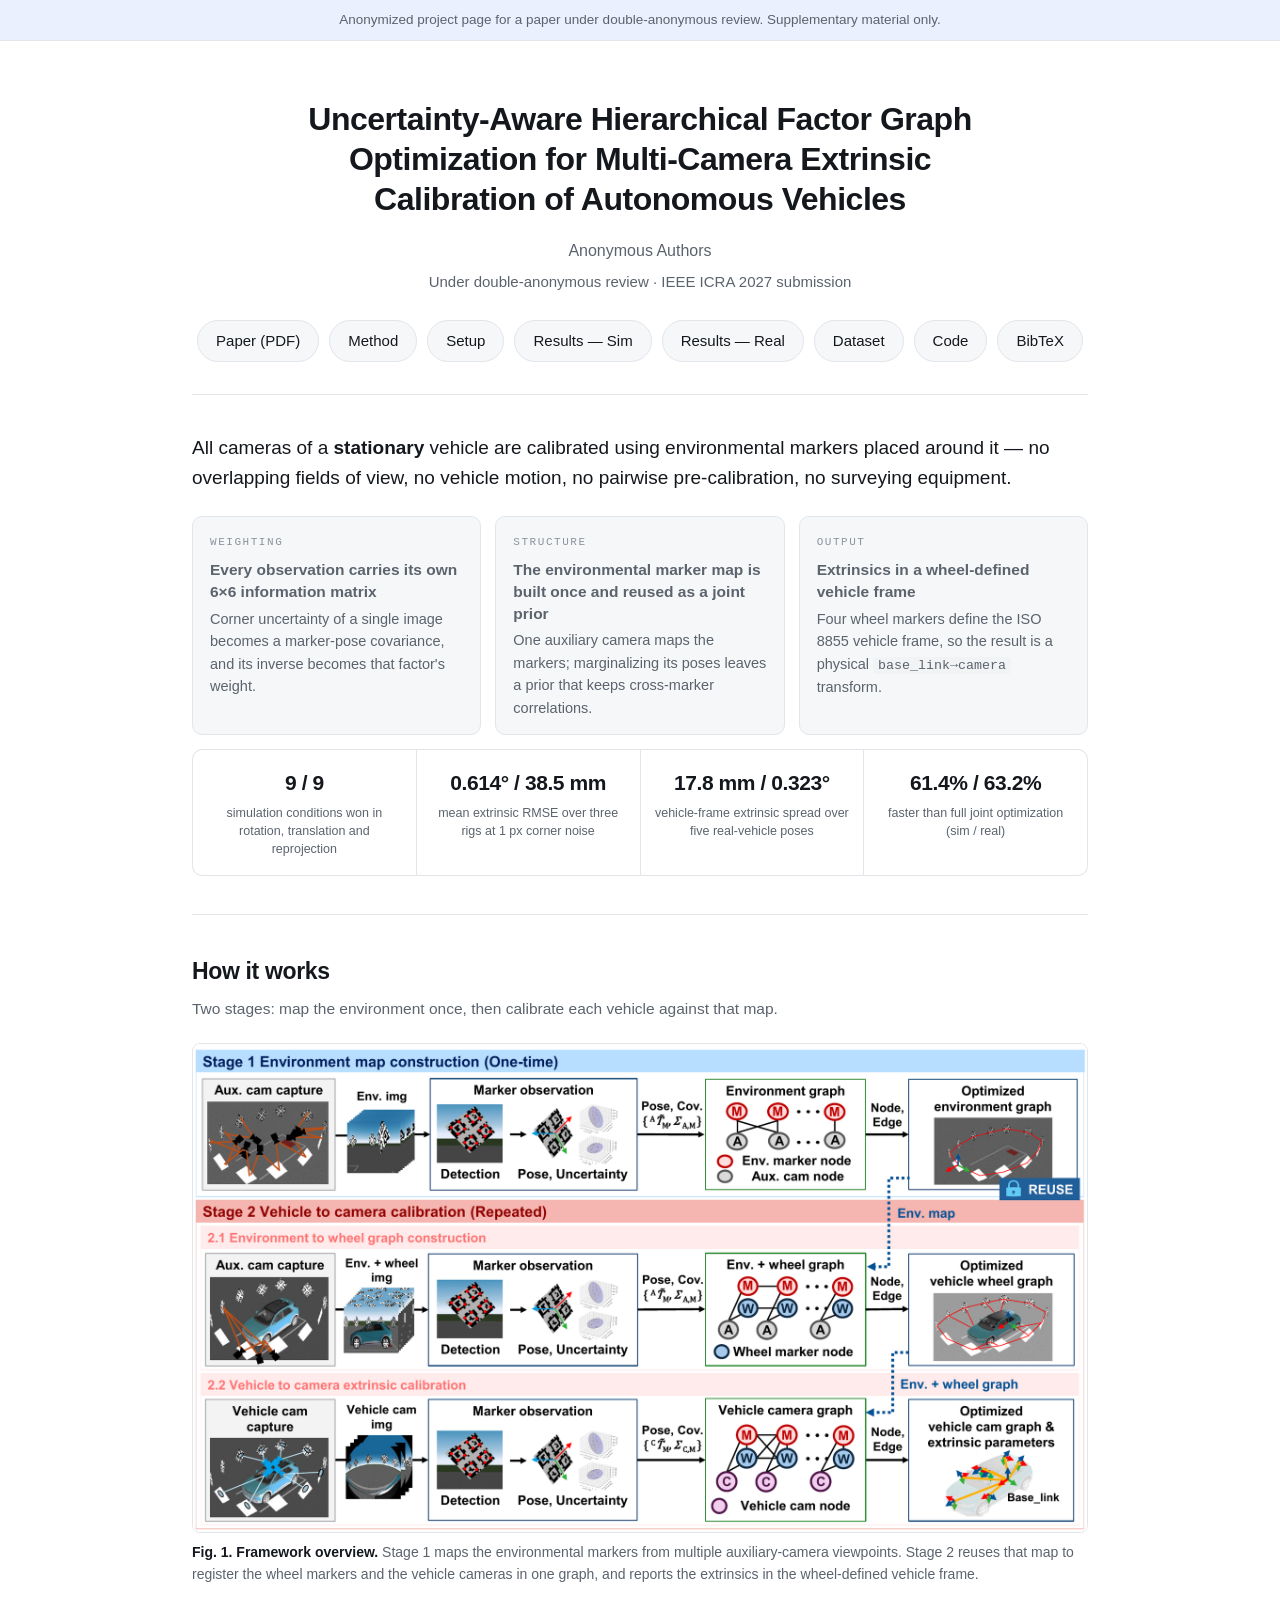
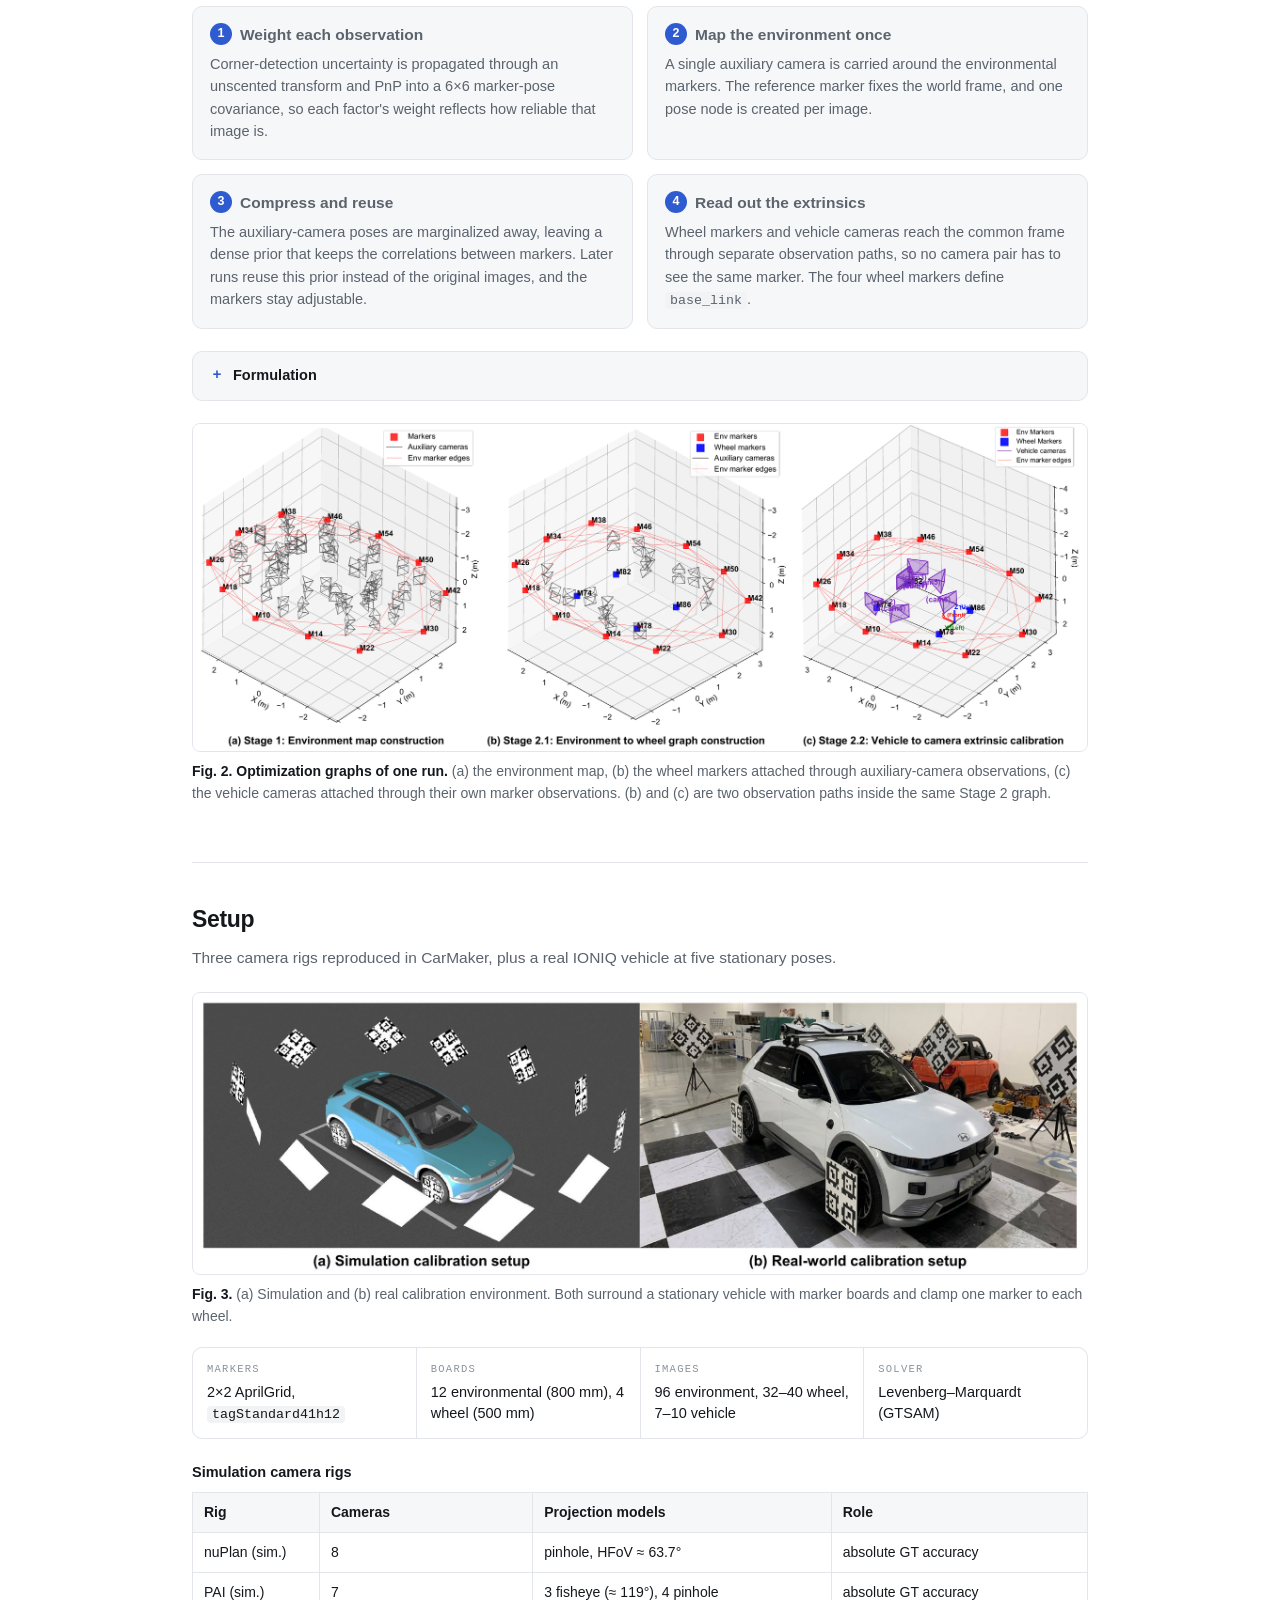
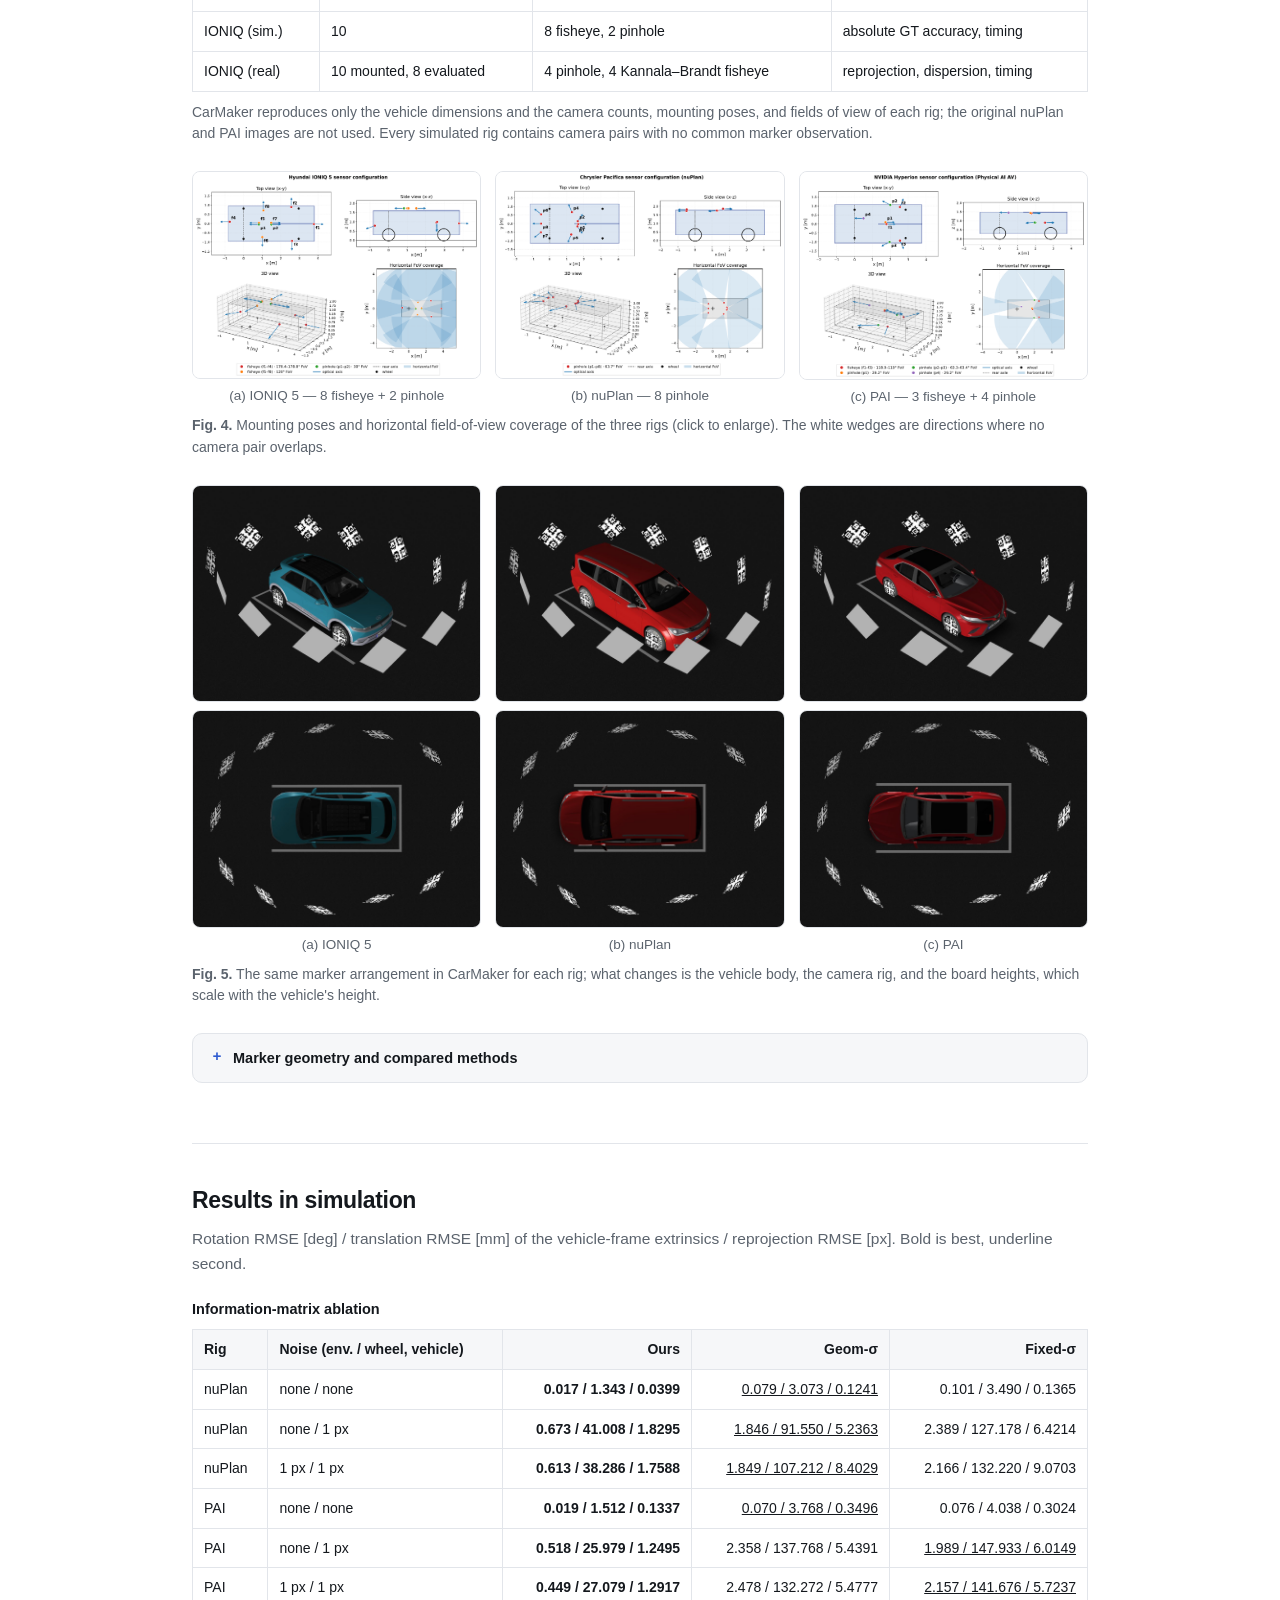
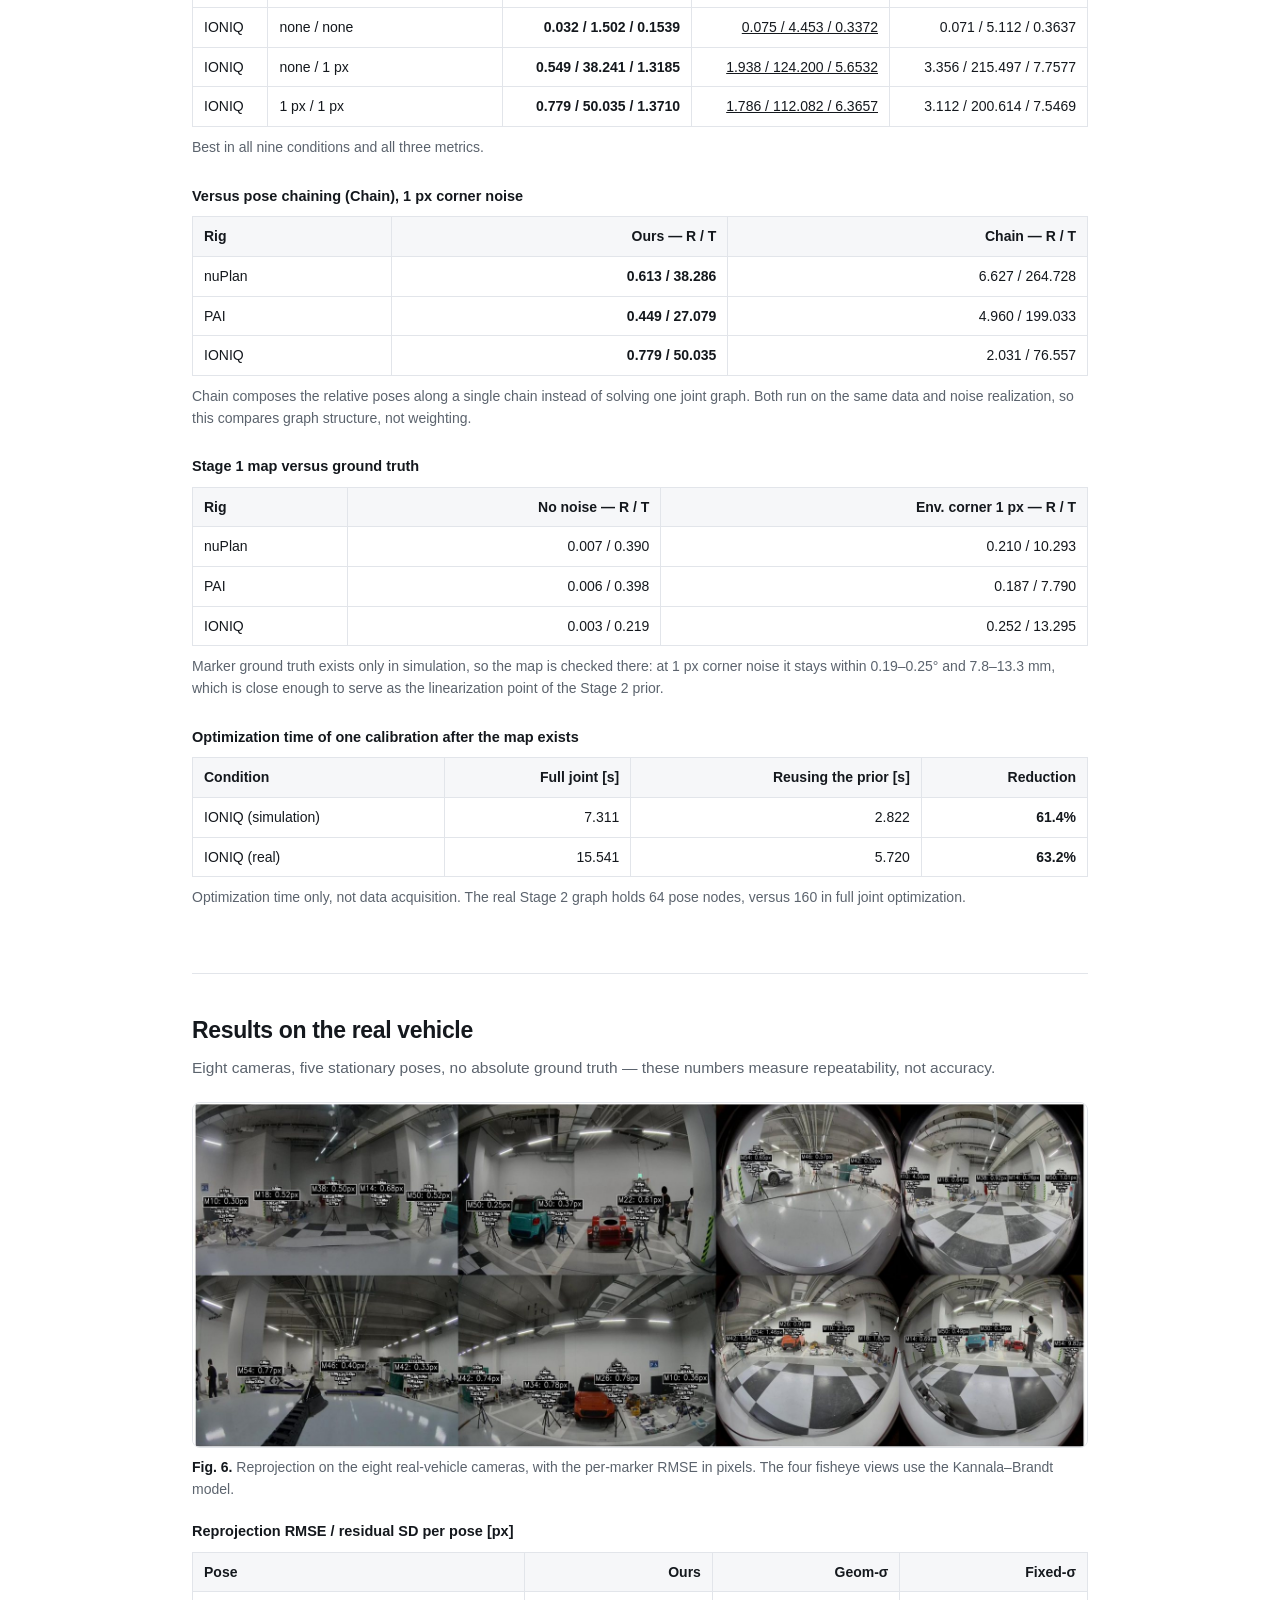
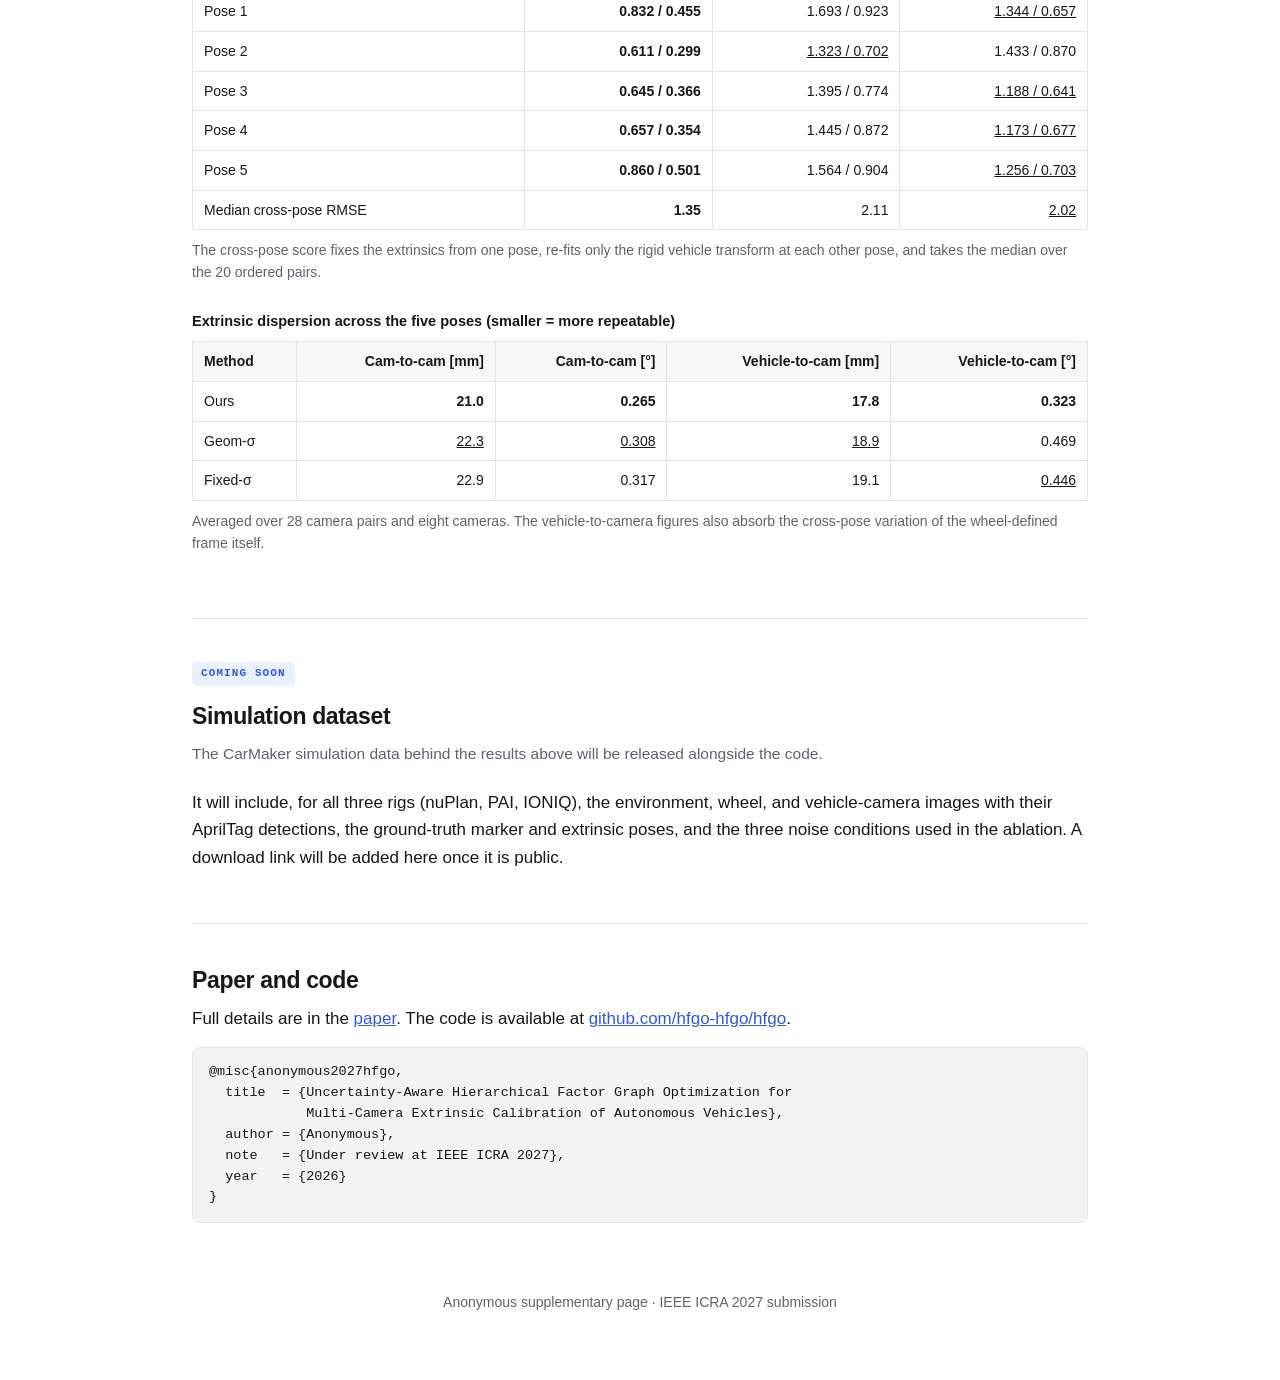
==== commit ebc95c67: "[UPDATE] Update project page" ====
--- a/docs/index.html
+++ b/docs/index.html
@@ -3,345 +3,601 @@
 <head>
 <meta charset="utf-8">
 <meta name="viewport" content="width=device-width, initial-scale=1">
-<title>Hierarchical Factor Graph Calibration — Anonymous Project Page</title>
-<meta name="description" content="Anonymous supplementary project page for an ICRA 2027 submission.">
+<title>Uncertainty-Aware Hierarchical FGO for Multi-Camera Extrinsic Calibration</title>
+<meta name="description" content="Project page for an ICRA 2027 submission on uncertainty-aware hierarchical factor graph optimization for multi-camera-to-vehicle extrinsic calibration of a stationary vehicle.">
 <meta name="robots" content="noindex, nofollow">
 <style>
   :root{
-    --bg:#ffffff;
-    --fg:#14171a;
-    --muted:#6b737c;
-    --faint:#9aa2ab;
-    --rule:#e6e8eb;
-    --panel:#f7f8f9;
-    --accent:#1f4fd8;
-
-    --serif:"Source Serif 4","Iowan Old Style",Georgia,"Times New Roman",serif;
-    --sans:"Archivo",system-ui,-apple-system,"Segoe UI",Roboto,"Helvetica Neue",Arial,sans-serif;
-    --mono:ui-monospace,SFMono-Regular,"SF Mono",Menlo,Consolas,"Liberation Mono",monospace;
+    --bg:#ffffff; --panel:#f6f7f9; --panel-2:#eef1f6; --border:#e2e5ea;
+    --fg:#14181d; --muted:#5b636d; --faint:#8b939d;
+    --accent:#2f5bd0; --accent-soft:#eaf0fe;
+    --code-bg:#f1f3f5;
+    --sans:-apple-system,BlinkMacSystemFont,"Segoe UI",Roboto,"Helvetica Neue",Arial,"Noto Sans KR",sans-serif;
+    --mono:ui-monospace,SFMono-Regular,Menlo,Consolas,"Liberation Mono",monospace;
   }
   @media (prefers-color-scheme: dark){
     :root{
-      --bg:#0e1013; --fg:#e8eaed; --muted:#98a1ab; --faint:#6f7780;
-      --rule:#23272d; --panel:#15181d; --accent:#7fa3ff;
+      --bg:#0f1216; --panel:#161b21; --panel-2:#1b2128; --border:#262d36;
+      --fg:#e7eaee; --muted:#9aa4b0; --faint:#79828d;
+      --accent:#7ea6ff; --accent-soft:#182231;
+      --code-bg:#12171d;
     }
   }
 
   *{box-sizing:border-box}
-  html{-webkit-text-size-adjust:100%}
+  html{-webkit-text-size-adjust:100%; scroll-behavior:smooth}
   body{
     margin:0; background:var(--bg); color:var(--fg);
-    font-family:var(--serif); font-size:18px; line-height:1.72;
-    -webkit-font-smoothing:antialiased; text-rendering:optimizeLegibility;
-  }
-  .wrap{max-width:720px; margin:0 auto; padding:0 24px}
-  a{color:inherit}
-
-  /* ── header ────────────────────────────────────────────── */
-  header{padding-block:64px 0; text-align:center}
-  .eyebrow{
-    font-family:var(--mono); font-size:11.5px; letter-spacing:.16em;
-    text-transform:uppercase; color:var(--faint); margin:0 0 22px;
-  }
-  h1{
-    font-family:var(--sans); font-weight:700; font-size:40px; line-height:1.15;
-    letter-spacing:-.02em; margin:0 0 20px; text-wrap:balance;
-  }
-  .tagline{
-    font-size:19px; line-height:1.6; color:var(--muted);
-    margin:0 auto; max-width:30em; text-wrap:pretty;
-  }
-
-  /* ── pill links ────────────────────────────────────────── */
-  .pills{display:flex; flex-wrap:wrap; gap:10px; justify-content:center; margin:30px 0 0}
-  .pill{
-    display:inline-flex; align-items:center; gap:8px;
-    font-family:var(--sans); font-size:14.5px; font-weight:500; text-decoration:none;
-    border:1px solid var(--rule); border-radius:999px; padding:9px 18px;
-    color:var(--fg); background:transparent; transition:border-color .15s, color .15s;
-  }
-  .pill:hover{border-color:var(--accent); color:var(--accent)}
-  .pill svg{width:15px; height:15px; flex:none; opacity:.7}
-  .pill .sub{font-family:var(--mono); font-size:11.5px; color:var(--faint); letter-spacing:.02em}
-  .pill[aria-disabled="true"]{opacity:.55; cursor:default}
-  .pill[aria-disabled="true"]:hover{border-color:var(--rule); color:var(--fg)}
-
-  /* ── spec bar ──────────────────────────────────────────── */
-  .specs{
-    margin:38px 0 0; padding-block:20px;
-    border-top:1px solid var(--rule); border-bottom:1px solid var(--rule);
-    display:flex; flex-wrap:wrap; justify-content:center; gap:10px 30px;
-  }
-  .spec{display:inline-flex; align-items:baseline; gap:8px}
-  .spec .k{
-    font-family:var(--mono); font-size:10.5px; letter-spacing:.13em;
-    text-transform:uppercase; color:var(--faint); white-space:nowrap;
-  }
-  .spec .v{font-family:var(--sans); font-size:15px; font-weight:600; white-space:nowrap}
-
-  /* ── nav ───────────────────────────────────────────────── */
-  nav{
-    padding-block:20px; border-bottom:1px solid var(--rule);
-    display:flex; flex-wrap:wrap; justify-content:center; gap:8px 26px;
-  }
-  nav a{
-    font-family:var(--mono); font-size:11.5px; letter-spacing:.13em;
-    text-transform:uppercase; color:var(--muted); text-decoration:none;
-  }
-  nav a:hover{color:var(--accent)}
-
-  /* ── sections ──────────────────────────────────────────── */
-  section{padding-block:52px; border-bottom:1px solid var(--rule)}
+    font-family:var(--sans); font-size:17px; line-height:1.62;
+    -webkit-font-smoothing:antialiased;
+  }
+  .wrap{max-width:940px; margin:0 auto; padding:0 22px}
+  a{color:var(--accent)}
+  h1,h2,h3{letter-spacing:-.015em}
+
+  .banner{
+    background:var(--accent-soft); border-bottom:1px solid var(--border);
+    color:var(--muted); font-size:13.5px; text-align:center; padding:9px 20px;
+  }
+
+  /* ── header ─────────────────────────────────────────────── */
+  header{padding-block:58px 32px; text-align:center; border-bottom:1px solid var(--border)}
+  h1{font-size:32px; line-height:1.26; margin:0 auto 18px; text-wrap:balance; max-width:22em}
+  .authors{color:var(--muted); font-size:16px; margin:0 0 6px}
+  .venue{color:var(--muted); font-size:15px; margin:0}
+
+  .links{display:flex; flex-wrap:wrap; gap:10px; justify-content:center; margin-top:26px}
+  .links a{
+    display:inline-flex; align-items:center; gap:7px; text-decoration:none; color:var(--fg);
+    background:var(--panel); border:1px solid var(--border); border-radius:999px;
+    padding:8px 18px; font-size:15px; transition:border-color .15s, color .15s;
+  }
+  .links a:hover{border-color:var(--accent); color:var(--accent)}
+
+  /* ── sections ───────────────────────────────────────────── */
+  section{padding-block:38px; border-bottom:1px solid var(--border)}
   section:last-of-type{border-bottom:none}
-  h2{
-    font-family:var(--sans); font-weight:600; font-size:25px; letter-spacing:-.015em;
-    margin:0 0 20px;
-  }
-  h3{
-    font-family:var(--sans); font-weight:600; font-size:17px; letter-spacing:-.005em;
-    margin:34px 0 10px;
-  }
-  p{margin:0 0 17px; text-wrap:pretty}
-  p:last-child{margin-bottom:0}
-  ul{margin:0 0 17px; padding-left:24px}
-  li{margin:0 0 9px}
-  strong{font-weight:600}
-
-  .lede{font-size:19.5px; line-height:1.66}
-
-  /* ── stage cards ───────────────────────────────────────── */
-  .stages{display:grid; gap:1px; background:var(--rule); border:1px solid var(--rule); border-radius:10px; overflow:hidden; margin:0 0 26px}
-  @media (min-width:640px){ .stages{grid-template-columns:repeat(3,1fr)} }
-  .stage{background:var(--bg); padding:20px 20px 22px}
-  .stage .n{
-    font-family:var(--mono); font-size:10.5px; letter-spacing:.13em;
-    text-transform:uppercase; color:var(--faint);
-  }
-  .stage h4{font-family:var(--sans); font-weight:600; font-size:16px; margin:6px 0 9px}
-  .stage p{font-size:15.5px; line-height:1.6; color:var(--muted); margin:0}
-
-  /* ── figures, media, tables ────────────────────────────── */
-  figure{margin:0 0 24px}
-  figure img{display:block; width:100%; height:auto; border:1px solid var(--rule); border-radius:10px; background:var(--panel)}
-  figcaption{font-size:15px; line-height:1.6; color:var(--muted); margin-top:12px}
-
-  .media{
-    width:100%; aspect-ratio:16/9; background:var(--panel);
-    border:1px solid var(--rule); border-radius:10px; overflow:hidden;
-  }
-  .media video{width:100%; height:100%; display:block}
-
-  .scroll{overflow-x:auto; -webkit-overflow-scrolling:touch; margin:0 0 17px}
-  table{border-collapse:collapse; width:100%; font-size:15.5px; min-width:440px; font-family:var(--sans)}
-  th,td{border-bottom:1px solid var(--rule); padding:11px 14px; text-align:right}
+  h2{font-size:23px; margin:0 0 6px}
+  .sub{color:var(--muted); font-size:15.5px; margin:0 0 22px}
+  h3{font-size:16px; margin:32px 0 10px; letter-spacing:0}
+  p{margin:0 0 14px}
+  .lead{font-size:19px; line-height:1.55; margin:0 0 24px; text-wrap:pretty}
+  .lead strong{font-weight:640}
+
+  /* ── highlight cards ────────────────────────────────────── */
+  .cards{display:grid; grid-template-columns:repeat(3,1fr); gap:14px}
+  .card{background:var(--panel); border:1px solid var(--border); border-radius:10px; padding:17px 17px 15px}
+  .card .k{
+    font-family:var(--mono); font-size:11px; letter-spacing:.14em; text-transform:uppercase;
+    color:var(--faint); margin:0 0 8px;
+  }
+  .card .h{font-weight:650; font-size:15.5px; margin:0 0 5px; line-height:1.4}
+  .card p{font-size:14.5px; color:var(--muted); margin:0; line-height:1.55}
+
+  /* ── numbers strip ──────────────────────────────────────── */
+  .stats{display:grid; grid-template-columns:repeat(4,1fr); gap:1px; background:var(--border);
+         border:1px solid var(--border); border-radius:10px; overflow:hidden; margin:14px 0 0}
+  .stat{background:var(--bg); padding:16px 14px; text-align:center}
+  .stat .v{font-size:21px; font-weight:680; letter-spacing:-.02em; display:block}
+  .stat .l{font-size:12.5px; color:var(--muted); line-height:1.45; display:block; margin-top:4px}
+
+  /* ── steps ──────────────────────────────────────────────── */
+  .steps{display:grid; grid-template-columns:repeat(2,1fr); gap:14px; margin:0 0 22px}
+  .step{background:var(--panel); border:1px solid var(--border); border-radius:10px; padding:16px 17px}
+  .step .n{
+    display:inline-flex; align-items:center; justify-content:center; width:22px; height:22px;
+    border-radius:50%; background:var(--accent); color:#fff; font-size:12.5px; font-weight:700;
+    margin-right:8px; vertical-align:2px;
+  }
+  @media (prefers-color-scheme: dark){ .step .n{color:#0f1216} }
+  .step .h{font-weight:650; font-size:15.5px; margin:0 0 6px; display:flex; align-items:flex-start; gap:0}
+  .step p{margin:0; font-size:14.5px; color:var(--muted); line-height:1.55}
+
+  /* ── details ────────────────────────────────────────────── */
+  details{border:1px solid var(--border); border-radius:10px; background:var(--panel); margin:0 0 22px}
+  details summary{
+    cursor:pointer; padding:12px 17px; font-size:14.5px; font-weight:600; list-style:none;
+    display:flex; align-items:center; gap:9px; color:var(--fg);
+  }
+  details summary::-webkit-details-marker{display:none}
+  details summary::before{
+    content:"+"; font-family:var(--mono); font-size:15px; color:var(--accent); font-weight:700;
+    width:14px; text-align:center;
+  }
+  details[open] summary::before{content:"\2212"}
+  details summary:hover{color:var(--accent)}
+  .details-body{padding:2px 17px 16px; border-top:1px solid var(--border)}
+  .details-body p{font-size:15px; color:var(--muted)}
+  .details-body p:last-child{margin-bottom:0}
+
+  /* ── figures ────────────────────────────────────────────── */
+  figure{margin:0 0 20px}
+  figure img{display:block; width:100%; height:auto; border:1px solid var(--border);
+             border-radius:8px; background:#fff}
+  figcaption{color:var(--muted); font-size:14px; margin-top:9px; line-height:1.55}
+  figcaption strong{color:var(--fg)}
+  .fig-grid{display:grid; grid-template-columns:repeat(3,1fr); gap:14px; margin-bottom:8px}
+  .fig-grid figure{margin:0}
+  .fig-grid figcaption{font-size:13.5px; margin-top:7px; text-align:center}
+  .stack img + img{margin-top:8px}
+  .stack img{background:#111}
+  figure a{display:block; line-height:0}
+  figure a img{transition:border-color .15s}
+  figure a:hover img{border-color:var(--accent)}
+
+  /* ── spec chips ─────────────────────────────────────────── */
+  .spec{display:grid; grid-template-columns:repeat(4,1fr); gap:1px; background:var(--border);
+        border:1px solid var(--border); border-radius:10px; overflow:hidden; margin:0 0 22px}
+  .spec div{background:var(--bg); padding:13px 14px}
+  .spec dt{font-family:var(--mono); font-size:10.5px; letter-spacing:.12em; text-transform:uppercase;
+           color:var(--faint); margin:0 0 4px}
+  .spec dd{margin:0; font-size:14.5px; line-height:1.45}
+
+  /* ── equations ──────────────────────────────────────────── */
+  .eq{
+    background:var(--bg); border:1px solid var(--border); border-radius:8px;
+    padding:11px 14px; margin:0 0 10px;
+    font-family:var(--mono); font-size:13.5px; line-height:1.7; overflow-x:auto;
+  }
+  .eq .lbl{float:right; color:var(--faint); font-size:12px}
+  .eq + p{font-size:14.5px; color:var(--muted); margin:0 0 16px}
+  sub,sup{font-size:.72em}
+
+  /* ── tables ─────────────────────────────────────────────── */
+  .table-scroll{overflow-x:auto; -webkit-overflow-scrolling:touch; margin-bottom:10px}
+  table{border-collapse:collapse; width:100%; font-size:14px; min-width:560px}
+  th,td{border:1px solid var(--border); padding:8px 11px; text-align:right; white-space:nowrap}
   th:first-child, td:first-child{text-align:left}
-  thead th{
-    font-family:var(--mono); font-size:10.5px; letter-spacing:.11em; text-transform:uppercase;
-    color:var(--faint); font-weight:400; border-bottom:1px solid var(--rule);
-  }
-  tbody tr:last-child td{border-bottom:none}
-
-  pre{
-    background:var(--panel); border:1px solid var(--rule); border-radius:10px;
-    padding:16px 18px; overflow-x:auto; margin:0 0 17px;
-  }
-  pre code{font-family:var(--mono); font-size:13.5px; line-height:1.6}
-  p code, li code, td code{font-family:var(--mono); font-size:14.5px; background:var(--panel); border-radius:4px; padding:1px 6px}
-
-  /* ── todo marker ───────────────────────────────────────── */
-  .todo{
-    font-family:var(--mono); font-size:10.5px; font-weight:500; letter-spacing:.1em;
-    text-transform:uppercase; background:#fff3cf; color:#6a4e00;
-    border:1px dashed #d9bb63; border-radius:5px; padding:2px 7px; white-space:nowrap;
-  }
-  @media (prefers-color-scheme: dark){
-    .todo{background:#332a10; color:#e9cf94; border-color:#6e5a25}
-  }
-  .note{font-size:15px; line-height:1.6; color:var(--muted); margin-top:14px}
-
-  footer{
-    padding-block:34px 60px; text-align:center;
-    font-family:var(--mono); font-size:11.5px; letter-spacing:.06em; color:var(--faint);
-  }
-
-  @media (max-width:560px){
-    body{font-size:17px}
-    h1{font-size:30px}
-    header{padding-block:44px 0}
-    section{padding-block:40px}
-    .specs{gap:10px 20px}
+  th.l, td.l{text-align:left; white-space:normal}
+  thead th{background:var(--panel); font-weight:620}
+  tbody tr:hover td{background:var(--panel-2)}
+  td.best{font-weight:700}
+  td.second{text-decoration:underline}
+  caption{caption-side:top; text-align:left; color:var(--fg); font-weight:620;
+          font-size:14.5px; padding-bottom:8px}
+
+  .note{color:var(--muted); font-size:14px; margin:0 0 26px; line-height:1.55}
+
+  /* ── badge ──────────────────────────────────────────────── */
+  .badge{
+    display:inline-block; font-family:var(--mono); font-size:11px; letter-spacing:.1em;
+    text-transform:uppercase; font-weight:700; color:var(--accent); background:var(--accent-soft);
+    border-radius:5px; padding:3px 9px; margin:0 0 12px;
+  }
+
+  pre{background:var(--code-bg); border:1px solid var(--border); border-radius:8px;
+      padding:14px 16px; overflow-x:auto; font-size:13.5px; line-height:1.55; margin:0}
+  code{font-family:var(--mono)}
+  p code, li code, td code, figcaption code, .note code, .spec dd code, .card p code{
+    background:var(--code-bg); border-radius:4px; padding:1px 5px; font-size:.92em}
+
+  @media (prefers-color-scheme: dark){ figure img{background:#fff} }
+
+  footer{padding-block:30px 52px; color:var(--muted); font-size:14px; text-align:center}
+
+  @media (max-width:760px){
+    .cards,.steps{grid-template-columns:1fr}
+    .stats,.spec{grid-template-columns:repeat(2,1fr)}
+    .fig-grid{grid-template-columns:1fr}
+  }
+  @media (max-width:520px){
+    body{font-size:16px}
+    h1{font-size:26px}
+    .lead{font-size:17.5px}
+    header{padding-block:38px 26px}
   }
 </style>
 </head>
 <body>
+
+<div class="banner">Anonymized project page for a paper under double-anonymous review. Supplementary material only.</div>
+
 <div class="wrap">
 
   <header>
-    <p class="eyebrow">Anonymous submission &middot; Under review</p>
-    <h1><span class="todo">TODO</span> Paper Title Goes Here</h1>
-    <p class="tagline">
-      Hierarchical factor graph calibration of a multi-camera vehicle rig, with
-      per-observation pose covariance propagated from image-corner uncertainty.
-    </p>
-
-    <div class="pills">
-      <a class="pill" href="#" aria-disabled="true">
-        <svg viewBox="0 0 24 24" fill="none" stroke="currentColor" stroke-width="1.8" stroke-linecap="round" stroke-linejoin="round"><path d="M14 2H6a2 2 0 0 0-2 2v16a2 2 0 0 0 2 2h12a2 2 0 0 0 2-2V8z"/><path d="M14 2v6h6"/></svg>
-        Paper <span class="sub">under review</span>
-      </a>
-      <a class="pill" href="#code">
-        <svg viewBox="0 0 24 24" fill="none" stroke="currentColor" stroke-width="1.8" stroke-linecap="round" stroke-linejoin="round"><path d="m16 18 6-6-6-6"/><path d="m8 6-6 6 6 6"/></svg>
-        Code
-      </a>
-      <a class="pill" href="#videos">
-        <svg viewBox="0 0 24 24" fill="none" stroke="currentColor" stroke-width="1.8" stroke-linecap="round" stroke-linejoin="round"><path d="m22 8-6 4 6 4V8Z"/><rect x="2" y="6" width="14" height="12" rx="2"/></svg>
-        Video
-      </a>
-    </div>
-
-    <div class="specs">
-      <span class="spec"><span class="k">Stages</span><span class="v">3</span></span>
-      <span class="spec"><span class="k">Solver</span><span class="v">GTSAM LM</span></span>
-      <span class="spec"><span class="k">Target</span><span class="v">AprilGrid 2&times;2</span></span>
-      <span class="spec"><span class="k">Cameras</span><span class="v"><span class="todo">TODO</span></span></span>
-      <span class="spec"><span class="k">Site</span><span class="v"><span class="todo">TODO</span></span></span>
-    </div>
-
-    <nav>
-      <a href="#abstract">Abstract</a>
-      <a href="#introduction">Introduction</a>
+    <h1>Uncertainty-Aware Hierarchical Factor Graph Optimization for Multi-Camera Extrinsic Calibration of Autonomous Vehicles</h1>
+    <p class="authors">Anonymous Authors</p>
+    <p class="venue">Under double-anonymous review &middot; IEEE ICRA 2027 submission</p>
+
+    <nav class="links">
+      <a href="assets/paper.pdf">Paper (PDF)</a>
       <a href="#method">Method</a>
-      <a href="#experiments">Experiments</a>
-      <a href="#videos">Videos</a>
-      <a href="#code">Code</a>
+      <a href="#setup">Setup</a>
+      <a href="#results">Results &mdash; Sim</a>
+      <a href="#real">Results &mdash; Real</a>
+      <a href="#dataset">Dataset</a>
+      <a href="https://github.com/hfgo-hfgo/hfgo">Code</a>
       <a href="#bibtex">BibTeX</a>
     </nav>
   </header>
 
-  <section id="abstract">
-    <h2>Abstract</h2>
-    <p class="lede"><span class="todo">TODO</span> Paste the paper abstract here, verbatim, with no
-    author- or institution-identifying wording.</p>
+  <!-- ══ Overview ══════════════════════════════════════════ -->
+  <section id="overview">
+    <p class="lead">All cameras of a <strong>stationary</strong> vehicle are calibrated using environmental
+    markers placed around it &mdash; no overlapping fields of view, no vehicle motion, no pairwise
+    pre-calibration, no surveying equipment.</p>
+
+    <div class="cards">
+      <div class="card">
+        <p class="k">Weighting</p>
+        <p class="h">Every observation carries its own 6&times;6 information matrix</p>
+        <p>Corner uncertainty of a single image becomes a marker-pose covariance, and its inverse becomes
+        that factor's weight.</p>
+      </div>
+      <div class="card">
+        <p class="k">Structure</p>
+        <p class="h">The environmental marker map is built once and reused as a joint prior</p>
+        <p>One auxiliary camera maps the markers; marginalizing its poses leaves a prior that keeps
+        cross-marker correlations.</p>
+      </div>
+      <div class="card">
+        <p class="k">Output</p>
+        <p class="h">Extrinsics in a wheel-defined vehicle frame</p>
+        <p>Four wheel markers define the ISO 8855 vehicle frame, so the result is a physical
+        <code>base_link&rarr;camera</code> transform.</p>
+      </div>
+    </div>
+
+    <div class="stats">
+      <div class="stat"><span class="v">9 / 9</span><span class="l">simulation conditions won in rotation,
+        translation and reprojection</span></div>
+      <div class="stat"><span class="v">0.614&deg; / 38.5 mm</span><span class="l">mean extrinsic RMSE over
+        three rigs at 1 px corner noise</span></div>
+      <div class="stat"><span class="v">17.8 mm / 0.323&deg;</span><span class="l">vehicle-frame extrinsic
+        spread over five real-vehicle poses</span></div>
+      <div class="stat"><span class="v">61.4% / 63.2%</span><span class="l">faster than full joint
+        optimization (sim / real)</span></div>
+    </div>
   </section>
 
-  <section id="introduction">
-    <h2>Introduction</h2>
-    <p>Calibrating a multi-camera rig against a marker field is usually posed as one large bundle
-    problem in which every marker pose and every camera pose is estimated at once. The cameras on a
-    vehicle, however, rarely share a view: a forward telephoto and a rear fisheye may never observe the
-    same board, so the estimate that ties them together is carried entirely by the marker map between
-    them.</p>
-
-    <p>This work separates that map from the cameras that use it. The marker field is solved first and
-    then held fixed, so each vehicle camera is registered against a reference that does not move while
-    it is being estimated. What the map is worth is then a question about the observations that built
-    it, which is where the second element comes in: each marker observation carries a full pose
-    covariance derived from the image, not a hand-tuned scalar weight.</p>
-
-    <p><span class="todo">TODO</span> Replace or extend with the paper's own framing, and state the
-    contribution claims in the same words the paper uses.</p>
+  <!-- ══ Method ════════════════════════════════════════════ -->
+  <section id="method">
+    <h2>How it works</h2>
+    <p class="sub">Two stages: map the environment once, then calibrate each vehicle against that map.</p>
+
+    <figure>
+      <img src="assets/fig1_pipeline.png" alt="Overview of the two-stage calibration framework: Stage 1 builds and reuses an environmental marker map, Stage 2 registers wheel markers and vehicle cameras and outputs base_link-referenced extrinsics">
+      <figcaption><strong>Fig. 1. Framework overview.</strong> Stage&nbsp;1 maps the environmental markers
+      from multiple auxiliary-camera viewpoints. Stage&nbsp;2 reuses that map to register the wheel markers
+      and the vehicle cameras in one graph, and reports the extrinsics in the wheel-defined vehicle
+      frame.</figcaption>
+    </figure>
+
+    <div class="steps">
+      <div class="step">
+        <p class="h"><span class="n">1</span>Weight each observation</p>
+        <p>Corner-detection uncertainty is propagated through an unscented transform and PnP into a 6&times;6
+        marker-pose covariance, so each factor's weight reflects how reliable that image is.</p>
+      </div>
+      <div class="step">
+        <p class="h"><span class="n">2</span>Map the environment once</p>
+        <p>A single auxiliary camera is carried around the environmental markers. The reference marker fixes
+        the world frame, and one pose node is created per image.</p>
+      </div>
+      <div class="step">
+        <p class="h"><span class="n">3</span>Compress and reuse</p>
+        <p>The auxiliary-camera poses are marginalized away, leaving a dense prior that keeps the correlations
+        between markers. Later runs reuse this prior instead of the original images, and the markers stay
+        adjustable.</p>
+      </div>
+      <div class="step">
+        <p class="h"><span class="n">4</span>Read out the extrinsics</p>
+        <p>Wheel markers and vehicle cameras reach the common frame through separate observation paths, so no
+        camera pair has to see the same marker. The four wheel markers define <code>base_link</code>.</p>
+      </div>
+    </div>
+
+    <details>
+      <summary>Formulation</summary>
+      <div class="details-body">
+        <div class="eq"><span class="lbl">(1)</span>
+          (<sup>C</sup>T&#771;<sub>M</sub>, &Sigma;<sub>C,M</sub>) = f<sub>MarsCoT</sub>(z<sub>C,M</sub>,
+          &Sigma;<sub>z,C,M</sub>; K, D, P<sub>M</sub>) , &nbsp; &Omega;<sub>C,M</sub> =
+          &Sigma;<sub>C,M</sub><sup>&minus;1</sup>
+        </div>
+        <p>Corners and their covariances give the measured pose and the information matrix of that
+        camera&ndash;marker factor, using the pinhole or Kannala&ndash;Brandt projection model for each
+        image.</p>
+
+        <div class="eq"><span class="lbl">(2&ndash;3)</span>
+          r<sub>C,M</sub> = Log[ (<sup>C</sup>T&#771;<sub>M</sub>)<sup>&minus;1</sup>
+          (<sup>W</sup>T<sub>C</sub>)<sup>&minus;1</sup> <sup>W</sup>T<sub>M</sub> ]<sup>&or;</sup> ,
+          &nbsp; X* = arg min<sub>X</sub> &sum;<sub>e&isin;E</sub>
+          r<sub>e</sub><sup>T</sup> &Omega;<sub>e</sub> r<sub>e</sub>
+        </div>
+        <p>Each stage minimizes the weighted residual sum, so a more uncertain observation moves the solution
+        less.</p>
+
+        <div class="eq"><span class="lbl">(4)</span>
+          &Lambda;<sub>e</sub> = H<sub>ee</sub> &minus; H<sub>eA</sub> H<sub>AA</sub><sup>&minus;1</sup>
+          H<sub>Ae</sub> , &nbsp; L<sub>prior</sub> = &delta;m<sup>T</sup> &Lambda;<sub>e</sub> &delta;m
+        </div>
+        <p>Marginalizing the Stage&nbsp;1 camera blocks <em>A</em> out of the linearized normal equations
+        leaves a dense Gaussian prior over the marker blocks <em>e</em>.</p>
+
+        <div class="eq"><span class="lbl">(5)</span>
+          X<sup>(2)*</sup> = arg min<sub>X<sup>(2)</sup></sub> [ L<sub>prior</sub>(M<sub>e</sub>) +
+          &sum;<sub>e&isin;E<sup>(2)</sup></sub> r<sub>e</sub><sup>T</sup> &Omega;<sub>e</sub> r<sub>e</sub> ]
+          , &nbsp; subject to <sup>W</sup>T<sub>M<sup>e</sup><sub>0</sub></sub> = I
+        </div>
+        <p>Stage&nbsp;2 estimates environmental markers, wheel markers, new auxiliary-camera poses, and
+        vehicle cameras together. Under a quadratic approximation this equals marginalizing the Stage&nbsp;1
+        camera poses out of one joint optimization.</p>
+
+        <div class="eq"><span class="lbl">(6)</span>
+          <sup>B</sup>T<sub>C<sub>i</sub></sub> = (<sup>W</sup>T<sub>B</sub>)<sup>&minus;1</sup>
+          <sup>W</sup>T<sub>C<sub>i</sub></sub> , &nbsp;
+          <sup>C<sub>i</sub></sup>T<sub>C<sub>j</sub></sub> =
+          (<sup>B</sup>T<sub>C<sub>i</sub></sub>)<sup>&minus;1</sup> <sup>B</sup>T<sub>C<sub>j</sub></sub>
+        </div>
+        <p>The vehicle frame <em>B</em> comes from the four wheel-marker centers: origin at the rear midpoint,
+        +x toward the front midpoint, +z up (ISO 8855:2011). No extra optimization variable is needed.</p>
+      </div>
+    </details>
+
+    <figure>
+      <img src="assets/fig2_graphs.png" alt="Three optimization graphs: Stage 1 environment map, Stage 2.1 environment-to-wheel graph, Stage 2.2 vehicle camera registration">
+      <figcaption><strong>Fig. 2. Optimization graphs of one run.</strong> (a) the environment map, (b) the
+      wheel markers attached through auxiliary-camera observations, (c) the vehicle cameras attached through
+      their own marker observations. (b) and (c) are two observation paths inside the same Stage&nbsp;2
+      graph.</figcaption>
+    </figure>
   </section>
 
-  <section id="method">
-    <h2>Method</h2>
-
-    <p>Three stages run in order. Each one treats the output of the previous stage as fixed, so the
-    variables being solved shrink as the reference they are solved against becomes better determined.</p>
-
-    <div class="stages">
-      <div class="stage">
-        <div class="n">Stage 1</div>
-        <h4>Environment markers</h4>
-        <p>Tag detections are merged per board, relative poses are collected as marker-to-marker pairs,
-        and the marker map is solved with Levenberg&ndash;Marquardt.</p>
-      </div>
-      <div class="stage">
-        <div class="n">Stage 2</div>
-        <h4>Wheel markers</h4>
-        <p>Wheel-board observations extend the frozen environment map with the markers that define the
-        vehicle frame.</p>
-      </div>
-      <div class="stage">
-        <div class="n">Stage 3</div>
-        <h4>Vehicle cameras</h4>
-        <p>Each camera enters as a new node against the frozen map, and its extrinsics are reported in
-        the vehicle frame.</p>
-      </div>
-    </div>
+  <!-- ══ Setup ═════════════════════════════════════════════ -->
+  <section id="setup">
+    <h2>Setup</h2>
+    <p class="sub">Three camera rigs reproduced in CarMaker, plus a real IONIQ vehicle at five stationary
+    poses.</p>
 
     <figure>
-      <img src="assets/method_overview.png" alt="Method overview diagram">
-      <figcaption><span class="todo">TODO</span> Figure caption. Use the same figure as in the paper,
-      with institution marks removed.</figcaption>
+      <img src="assets/fig3_setup.jpg" alt="Calibration environments: CarMaker simulation with a vehicle surrounded by marker boards, and the real IONIQ vehicle with wheel markers">
+      <figcaption><strong>Fig. 3.</strong> (a) Simulation and (b) real calibration environment. Both surround a
+      stationary vehicle with marker boards and clamp one marker to each wheel.</figcaption>
     </figure>
 
-    <h3>Observation uncertainty</h3>
-    <p>Every observation carries a full 6&times;6 pose covariance instead of a scalar weight.
-    Corner-level uncertainty is estimated from the image structure tensor, then propagated through the
-    perspective-n-point solve by an unscented transform. The resulting covariance reaches the solver
-    unchanged, off-diagonal correlation terms included, so a board seen at a shallow angle or far from
-    the image centre contributes proportionally less than one seen square-on and close.</p>
-
-    <h3>Observation filtering</h3>
-    <p>Outliers are removed one observation at a time rather than by discarding whole images.</p>
-    <ul>
-      <li>Marker pairs co-observed fewer times than a threshold are dropped, and only the observations
-      of the less-observed marker in that pair are removed. A marker left with no pairs falls out of
-      the optimization.</li>
-      <li>Vehicle observations that disagree with the frozen marker map beyond a rotation and a
-      translation threshold are excluded before the solve.</li>
-    </ul>
-
-    <h3>Camera models</h3>
-    <p>Pinhole and fisheye (Kannala&ndash;Brandt) cameras are handled in the same run, so a rig mixing
-    wide-angle and telephoto units needs no separate pass.</p>
-  </section>
-
-  <section id="experiments">
-    <h2>Experiments</h2>
-
-    <div class="scroll">
+    <dl class="spec">
+      <div><dt>Markers</dt><dd>2&times;2 AprilGrid, <code>tagStandard41h12</code></dd></div>
+      <div><dt>Boards</dt><dd>12 environmental (800 mm), 4 wheel (500 mm)</dd></div>
+      <div><dt>Images</dt><dd>96 environment, 32&ndash;40 wheel, 7&ndash;10 vehicle</dd></div>
+      <div><dt>Solver</dt><dd>Levenberg&ndash;Marquardt (GTSAM)</dd></div>
+    </dl>
+
+    <div class="table-scroll">
       <table>
+        <caption>Simulation camera rigs</caption>
         <thead>
-          <tr><th>Method</th><th>Metric A</th><th>Metric B</th></tr>
+          <tr><th>Rig</th><th class="l">Cameras</th><th class="l">Projection models</th><th class="l">Role</th></tr>
         </thead>
         <tbody>
-          <tr><td>Baseline</td><td>&mdash;</td><td>&mdash;</td></tr>
-          <tr><td>Ours</td><td>&mdash;</td><td>&mdash;</td></tr>
+          <tr><td>nuPlan (sim.)</td><td class="l">8</td><td class="l">pinhole, HFoV &asymp; 63.7&deg;</td><td class="l">absolute GT accuracy</td></tr>
+          <tr><td>PAI (sim.)</td><td class="l">7</td><td class="l">3 fisheye (&asymp; 119&deg;), 4 pinhole</td><td class="l">absolute GT accuracy</td></tr>
+          <tr><td>IONIQ (sim.)</td><td class="l">10</td><td class="l">8 fisheye, 2 pinhole</td><td class="l">absolute GT accuracy, timing</td></tr>
+          <tr><td>IONIQ (real)</td><td class="l">10 mounted, 8 evaluated</td><td class="l">4 pinhole, 4 Kannala&ndash;Brandt fisheye</td><td class="l">reprojection, dispersion, timing</td></tr>
         </tbody>
       </table>
     </div>
-    <p class="note"><span class="todo">TODO</span> Replace with the real table, or remove the section.
-    Check that no dataset name, host name, or user directory appears in any cell.</p>
+    <p class="note">CarMaker reproduces only the vehicle dimensions and the camera counts, mounting poses, and
+    fields of view of each rig; the original nuPlan and PAI images are not used. Every simulated rig contains
+    camera pairs with no common marker observation.</p>
+
+    <div class="fig-grid">
+      <figure>
+        <a href="assets/rig_ioniq.png" target="_blank" rel="noopener">
+          <img src="assets/rig_ioniq.png" alt="IONIQ 5 sensor configuration: top view, side view, 3D view and horizontal field-of-view coverage"></a>
+        <figcaption>(a) IONIQ&nbsp;5 &mdash; 8 fisheye + 2 pinhole</figcaption>
+      </figure>
+      <figure>
+        <a href="assets/rig_nuplan.png" target="_blank" rel="noopener">
+          <img src="assets/rig_nuplan.png" alt="Chrysler Pacifica (nuPlan) sensor configuration: top view, side view, 3D view and horizontal field-of-view coverage"></a>
+        <figcaption>(b) nuPlan &mdash; 8 pinhole</figcaption>
+      </figure>
+      <figure>
+        <a href="assets/rig_pai.png" target="_blank" rel="noopener">
+          <img src="assets/rig_pai.png" alt="NVIDIA Hyperion (Physical AI) sensor configuration: top view, side view, 3D view and horizontal field-of-view coverage"></a>
+        <figcaption>(c) PAI &mdash; 3 fisheye + 4 pinhole</figcaption>
+      </figure>
+    </div>
+    <p class="note"><strong>Fig. 4.</strong> Mounting poses and horizontal field-of-view coverage of the three
+    rigs (click to enlarge). The white wedges are directions where no camera pair overlaps.</p>
+
+    <div class="fig-grid">
+      <figure class="stack">
+        <img src="assets/sim_ioniq_iso.jpg" alt="Simulated IONIQ 5 in the calibration environment, oblique view">
+        <img src="assets/sim_ioniq_top.jpg" alt="Simulated IONIQ 5 in the calibration environment, top-down view">
+        <figcaption>(a) IONIQ&nbsp;5</figcaption>
+      </figure>
+      <figure class="stack">
+        <img src="assets/sim_nuplan_iso.jpg" alt="Simulated nuPlan vehicle in the calibration environment, oblique view">
+        <img src="assets/sim_nuplan_top.jpg" alt="Simulated nuPlan vehicle in the calibration environment, top-down view">
+        <figcaption>(b) nuPlan</figcaption>
+      </figure>
+      <figure class="stack">
+        <img src="assets/sim_pai_iso.jpg" alt="Simulated PAI vehicle in the calibration environment, oblique view">
+        <img src="assets/sim_pai_top.jpg" alt="Simulated PAI vehicle in the calibration environment, top-down view">
+        <figcaption>(c) PAI</figcaption>
+      </figure>
+    </div>
+    <p class="note"><strong>Fig. 5.</strong> The same marker arrangement in CarMaker for each rig; what changes
+    is the vehicle body, the camera rig, and the board heights, which scale with the vehicle's height.</p>
+
+    <details>
+      <summary>Marker geometry and compared methods</summary>
+      <div class="details-body">
+        <figure style="margin-top:14px">
+          <img src="assets/fig4_marker_geometry.png" alt="AprilGrid layout and AprilTag geometry definitions: board size, center-to-center distance, spacing between detection squares, outer tag extent, tag size, cell size">
+          <figcaption>Board size, center-to-center distance and tag geometry of the 2&times;2
+          <code>tagStandard41h12</code> AprilGrid, which give the known 3-D corner coordinates.</figcaption>
+        </figure>
+        <div class="table-scroll" style="margin-bottom:0">
+          <table>
+            <thead><tr><th>Method</th><th class="l">Description</th></tr></thead>
+            <tbody>
+              <tr><td>Ours</td><td class="l">inverse of the single-image marker-pose covariance, per observation</td></tr>
+              <tr><td>Geom-&sigma;</td><td class="l">scalar weight from projected edge lengths, orthogonality and distance from the principal point</td></tr>
+              <tr><td>Fixed-&sigma;</td><td class="l">the same identity information matrix for every observation</td></tr>
+              <tr><td>Chain</td><td class="l">structural baseline: composes relative poses along a single chain instead of solving one joint graph</td></tr>
+              <tr><td>Full joint</td><td class="l">timing baseline: everything optimized in one run, with no precomputed prior</td></tr>
+            </tbody>
+          </table>
+        </div>
+        <p style="margin-top:12px">The three weightings are a controlled ablation: same observations, graph,
+        initialization, optimizer, and noise realization &mdash; only the information matrices differ.</p>
+      </div>
+    </details>
   </section>
 
-  <section id="videos">
-    <h2>Videos</h2>
-    <div class="media">
-      <video controls preload="metadata" poster="assets/video_poster.jpg">
-        <source src="assets/supplementary.mp4" type="video/mp4">
-        Your browser does not support the video tag.
-      </video>
-    </div>
-    <p class="note"><span class="todo">TODO</span> Put <code>supplementary.mp4</code> in
-    <code>assets/</code>, or delete this section. Watch it end to end first: logos, faces, name tags,
-    license plates and a visible building all identify the group.</p>
+  <!-- ══ Results ═══════════════════════════════════════════ -->
+  <section id="results">
+    <h2>Results in simulation</h2>
+    <p class="sub">Rotation RMSE [deg] / translation RMSE [mm] of the vehicle-frame extrinsics / reprojection
+    RMSE [px]. Bold is best, underline second.</p>
+
+    <div class="table-scroll">
+      <table>
+        <caption>Information-matrix ablation</caption>
+        <thead>
+          <tr>
+            <th>Rig</th><th class="l">Noise (env. / wheel, vehicle)</th>
+            <th>Ours</th><th>Geom-&sigma;</th><th>Fixed-&sigma;</th>
+          </tr>
+        </thead>
+        <tbody>
+          <tr><td>nuPlan</td><td class="l">none / none</td><td class="best">0.017 / 1.343 / 0.0399</td><td class="second">0.079 / 3.073 / 0.1241</td><td>0.101 / 3.490 / 0.1365</td></tr>
+          <tr><td>nuPlan</td><td class="l">none / 1 px</td><td class="best">0.673 / 41.008 / 1.8295</td><td class="second">1.846 / 91.550 / 5.2363</td><td>2.389 / 127.178 / 6.4214</td></tr>
+          <tr><td>nuPlan</td><td class="l">1 px / 1 px</td><td class="best">0.613 / 38.286 / 1.7588</td><td class="second">1.849 / 107.212 / 8.4029</td><td>2.166 / 132.220 / 9.0703</td></tr>
+          <tr><td>PAI</td><td class="l">none / none</td><td class="best">0.019 / 1.512 / 0.1337</td><td class="second">0.070 / 3.768 / 0.3496</td><td>0.076 / 4.038 / 0.3024</td></tr>
+          <tr><td>PAI</td><td class="l">none / 1 px</td><td class="best">0.518 / 25.979 / 1.2495</td><td>2.358 / 137.768 / 5.4391</td><td class="second">1.989 / 147.933 / 6.0149</td></tr>
+          <tr><td>PAI</td><td class="l">1 px / 1 px</td><td class="best">0.449 / 27.079 / 1.2917</td><td>2.478 / 132.272 / 5.4777</td><td class="second">2.157 / 141.676 / 5.7237</td></tr>
+          <tr><td>IONIQ</td><td class="l">none / none</td><td class="best">0.032 / 1.502 / 0.1539</td><td class="second">0.075 / 4.453 / 0.3372</td><td>0.071 / 5.112 / 0.3637</td></tr>
+          <tr><td>IONIQ</td><td class="l">none / 1 px</td><td class="best">0.549 / 38.241 / 1.3185</td><td class="second">1.938 / 124.200 / 5.6532</td><td>3.356 / 215.497 / 7.7577</td></tr>
+          <tr><td>IONIQ</td><td class="l">1 px / 1 px</td><td class="best">0.779 / 50.035 / 1.3710</td><td class="second">1.786 / 112.082 / 6.3657</td><td>3.112 / 200.614 / 7.5469</td></tr>
+        </tbody>
+      </table>
+    </div>
+    <p class="note">Best in all nine conditions and all three metrics.</p>
+
+    <div class="table-scroll">
+      <table>
+        <caption>Versus pose chaining (Chain), 1 px corner noise</caption>
+        <thead>
+          <tr><th>Rig</th><th>Ours &mdash; R / T</th><th>Chain &mdash; R / T</th></tr>
+        </thead>
+        <tbody>
+          <tr><td>nuPlan</td><td class="best">0.613 / 38.286</td><td>6.627 / 264.728</td></tr>
+          <tr><td>PAI</td><td class="best">0.449 / 27.079</td><td>4.960 / 199.033</td></tr>
+          <tr><td>IONIQ</td><td class="best">0.779 / 50.035</td><td>2.031 / 76.557</td></tr>
+        </tbody>
+      </table>
+    </div>
+    <p class="note">Chain composes the relative poses along a single chain instead of solving one joint graph.
+    Both run on the same data and noise realization, so this compares graph structure, not weighting.</p>
+
+    <div class="table-scroll">
+      <table>
+        <caption>Stage 1 map versus ground truth</caption>
+        <thead>
+          <tr><th>Rig</th><th>No noise &mdash; R / T</th><th>Env. corner 1 px &mdash; R / T</th></tr>
+        </thead>
+        <tbody>
+          <tr><td>nuPlan</td><td>0.007 / 0.390</td><td>0.210 / 10.293</td></tr>
+          <tr><td>PAI</td><td>0.006 / 0.398</td><td>0.187 / 7.790</td></tr>
+          <tr><td>IONIQ</td><td>0.003 / 0.219</td><td>0.252 / 13.295</td></tr>
+        </tbody>
+      </table>
+    </div>
+    <p class="note">Marker ground truth exists only in simulation, so the map is checked there: at 1 px corner
+    noise it stays within 0.19&ndash;0.25&deg; and 7.8&ndash;13.3 mm, which is close enough to serve as the
+    linearization point of the Stage&nbsp;2 prior.</p>
+
+    <div class="table-scroll">
+      <table>
+        <caption>Optimization time of one calibration after the map exists</caption>
+        <thead>
+          <tr><th>Condition</th><th>Full joint [s]</th><th>Reusing the prior [s]</th><th>Reduction</th></tr>
+        </thead>
+        <tbody>
+          <tr><td>IONIQ (simulation)</td><td>7.311</td><td>2.822</td><td class="best">61.4%</td></tr>
+          <tr><td>IONIQ (real)</td><td>15.541</td><td>5.720</td><td class="best">63.2%</td></tr>
+        </tbody>
+      </table>
+    </div>
+    <p class="note">Optimization time only, not data acquisition. The real Stage&nbsp;2 graph holds 64 pose
+    nodes, versus 160 in full joint optimization.</p>
   </section>
 
-  <section id="code">
-    <h2>Code</h2>
-    <p>The calibration tool is released in full: the graphical front end, the factor graph engine, the
-    uncertainty propagation, and the configuration module. Datasets are not included &mdash; image
-    directories are supplied through the configuration at run time.</p>
-    <p>This page is served from that repository, so the code sits one level up from here.</p>
-    <pre><code>Repository: https://github.com/&lt;anon-account&gt;/&lt;anon-repo&gt;</code></pre>
-    <p class="note"><span class="todo">TODO</span> Replace the placeholder with the repository URL.</p>
+  <!-- ══ Real vehicle ══════════════════════════════════════ -->
+  <section id="real">
+    <h2>Results on the real vehicle</h2>
+    <p class="sub">Eight cameras, five stationary poses, no absolute ground truth &mdash; these numbers
+    measure repeatability, not accuracy.</p>
+
+    <figure>
+      <img src="assets/fig5_reprojection.jpg" alt="Reprojection overlays on eight real vehicle camera images, four pinhole and four fisheye, with per-marker reprojection error in pixels">
+      <figcaption><strong>Fig. 6.</strong> Reprojection on the eight real-vehicle cameras, with the per-marker
+      RMSE in pixels. The four fisheye views use the Kannala&ndash;Brandt model.</figcaption>
+    </figure>
+
+    <div class="table-scroll">
+      <table>
+        <caption>Reprojection RMSE / residual SD per pose [px]</caption>
+        <thead>
+          <tr><th>Pose</th><th>Ours</th><th>Geom-&sigma;</th><th>Fixed-&sigma;</th></tr>
+        </thead>
+        <tbody>
+          <tr><td>Pose 1</td><td class="best">0.832 / 0.455</td><td>1.693 / 0.923</td><td class="second">1.344 / 0.657</td></tr>
+          <tr><td>Pose 2</td><td class="best">0.611 / 0.299</td><td class="second">1.323 / 0.702</td><td>1.433 / 0.870</td></tr>
+          <tr><td>Pose 3</td><td class="best">0.645 / 0.366</td><td>1.395 / 0.774</td><td class="second">1.188 / 0.641</td></tr>
+          <tr><td>Pose 4</td><td class="best">0.657 / 0.354</td><td>1.445 / 0.872</td><td class="second">1.173 / 0.677</td></tr>
+          <tr><td>Pose 5</td><td class="best">0.860 / 0.501</td><td>1.564 / 0.904</td><td class="second">1.256 / 0.703</td></tr>
+          <tr><td>Median cross-pose RMSE</td><td class="best">1.35</td><td>2.11</td><td class="second">2.02</td></tr>
+        </tbody>
+      </table>
+    </div>
+    <p class="note">The cross-pose score fixes the extrinsics from one pose, re-fits only the rigid vehicle
+    transform at each other pose, and takes the median over the 20 ordered pairs.</p>
+
+    <div class="table-scroll">
+      <table>
+        <caption>Extrinsic dispersion across the five poses (smaller = more repeatable)</caption>
+        <thead>
+          <tr>
+            <th>Method</th>
+            <th>Cam-to-cam [mm]</th><th>Cam-to-cam [&deg;]</th>
+            <th>Vehicle-to-cam [mm]</th><th>Vehicle-to-cam [&deg;]</th>
+          </tr>
+        </thead>
+        <tbody>
+          <tr><td>Ours</td><td class="best">21.0</td><td class="best">0.265</td><td class="best">17.8</td><td class="best">0.323</td></tr>
+          <tr><td>Geom-&sigma;</td><td class="second">22.3</td><td class="second">0.308</td><td class="second">18.9</td><td>0.469</td></tr>
+          <tr><td>Fixed-&sigma;</td><td>22.9</td><td>0.317</td><td>19.1</td><td class="second">0.446</td></tr>
+        </tbody>
+      </table>
+    </div>
+    <p class="note">Averaged over 28 camera pairs and eight cameras. The vehicle-to-camera figures also absorb
+    the cross-pose variation of the wheel-defined frame itself.</p>
   </section>
 
+  <!-- ══ Dataset ═══════════════════════════════════════════ -->
+  <section id="dataset">
+    <span class="badge">Coming soon</span>
+    <h2>Simulation dataset</h2>
+    <p class="sub">The CarMaker simulation data behind the results above will be released alongside the
+    code.</p>
+    <p>It will include, for all three rigs (nuPlan, PAI, IONIQ), the environment, wheel, and vehicle-camera
+    images with their AprilTag detections, the ground-truth marker and extrinsic poses, and the three
+    noise conditions used in the ablation. A download link will be added here once it is public.</p>
+  </section>
+
+  <!-- ══ Paper, code, BibTeX ═══════════════════════════════ -->
   <section id="bibtex">
-    <h2>BibTeX</h2>
-    <pre><code>@misc{anonymous2026,
-  title  = {TODO: Paper Title},
+    <h2>Paper and code</h2>
+    <p>Full details are in the <a href="assets/paper.pdf">paper</a>. The code is available at
+    <a href="https://github.com/hfgo-hfgo/hfgo">github.com/hfgo-hfgo/hfgo</a>.</p>
+
+    <pre><code>@misc{anonymous2027hfgo,
+  title  = {Uncertainty-Aware Hierarchical Factor Graph Optimization for
+            Multi-Camera Extrinsic Calibration of Autonomous Vehicles},
   author = {Anonymous},
   note   = {Under review at IEEE ICRA 2027},
   year   = {2026}
@@ -349,7 +605,7 @@
   </section>
 
   <footer>
-    Anonymous supplementary page &middot; no tracking, no analytics, no external requests
+    Anonymous supplementary page &middot; IEEE ICRA 2027 submission
   </footer>
 
 </div>
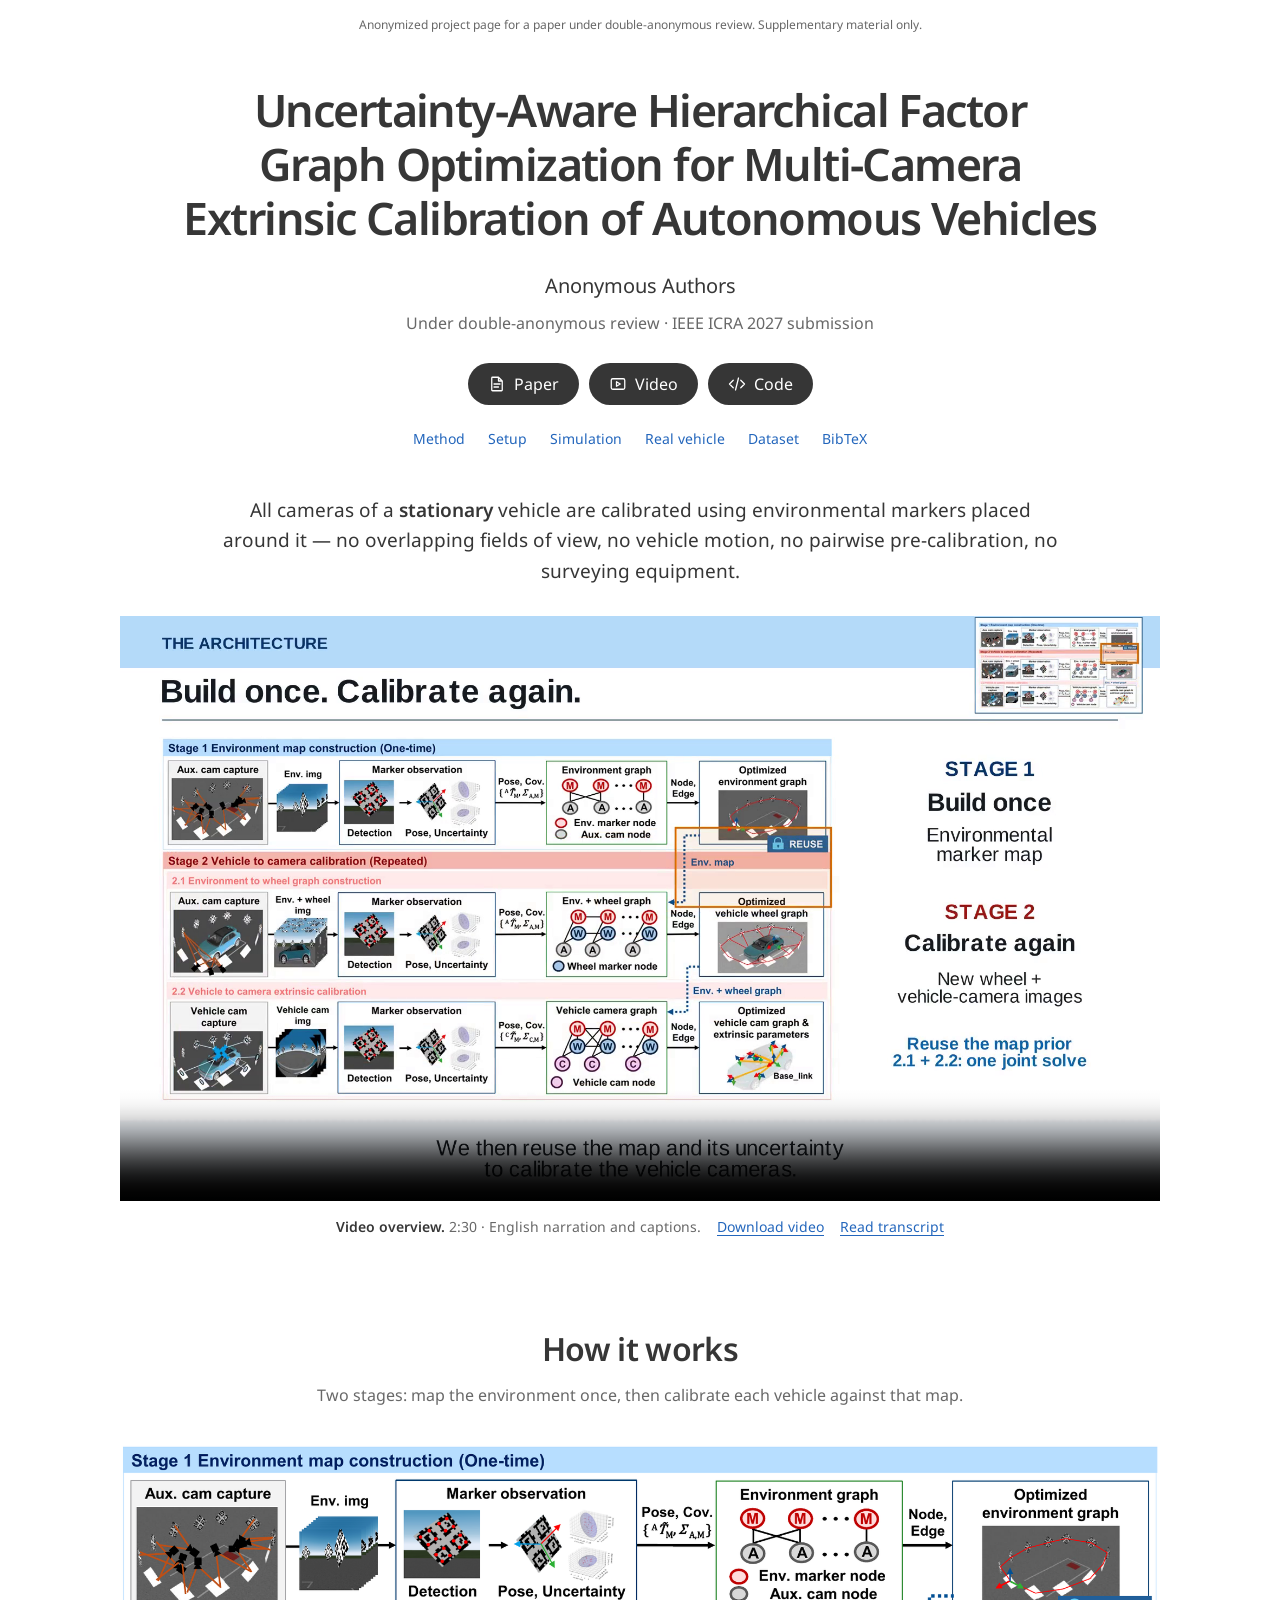
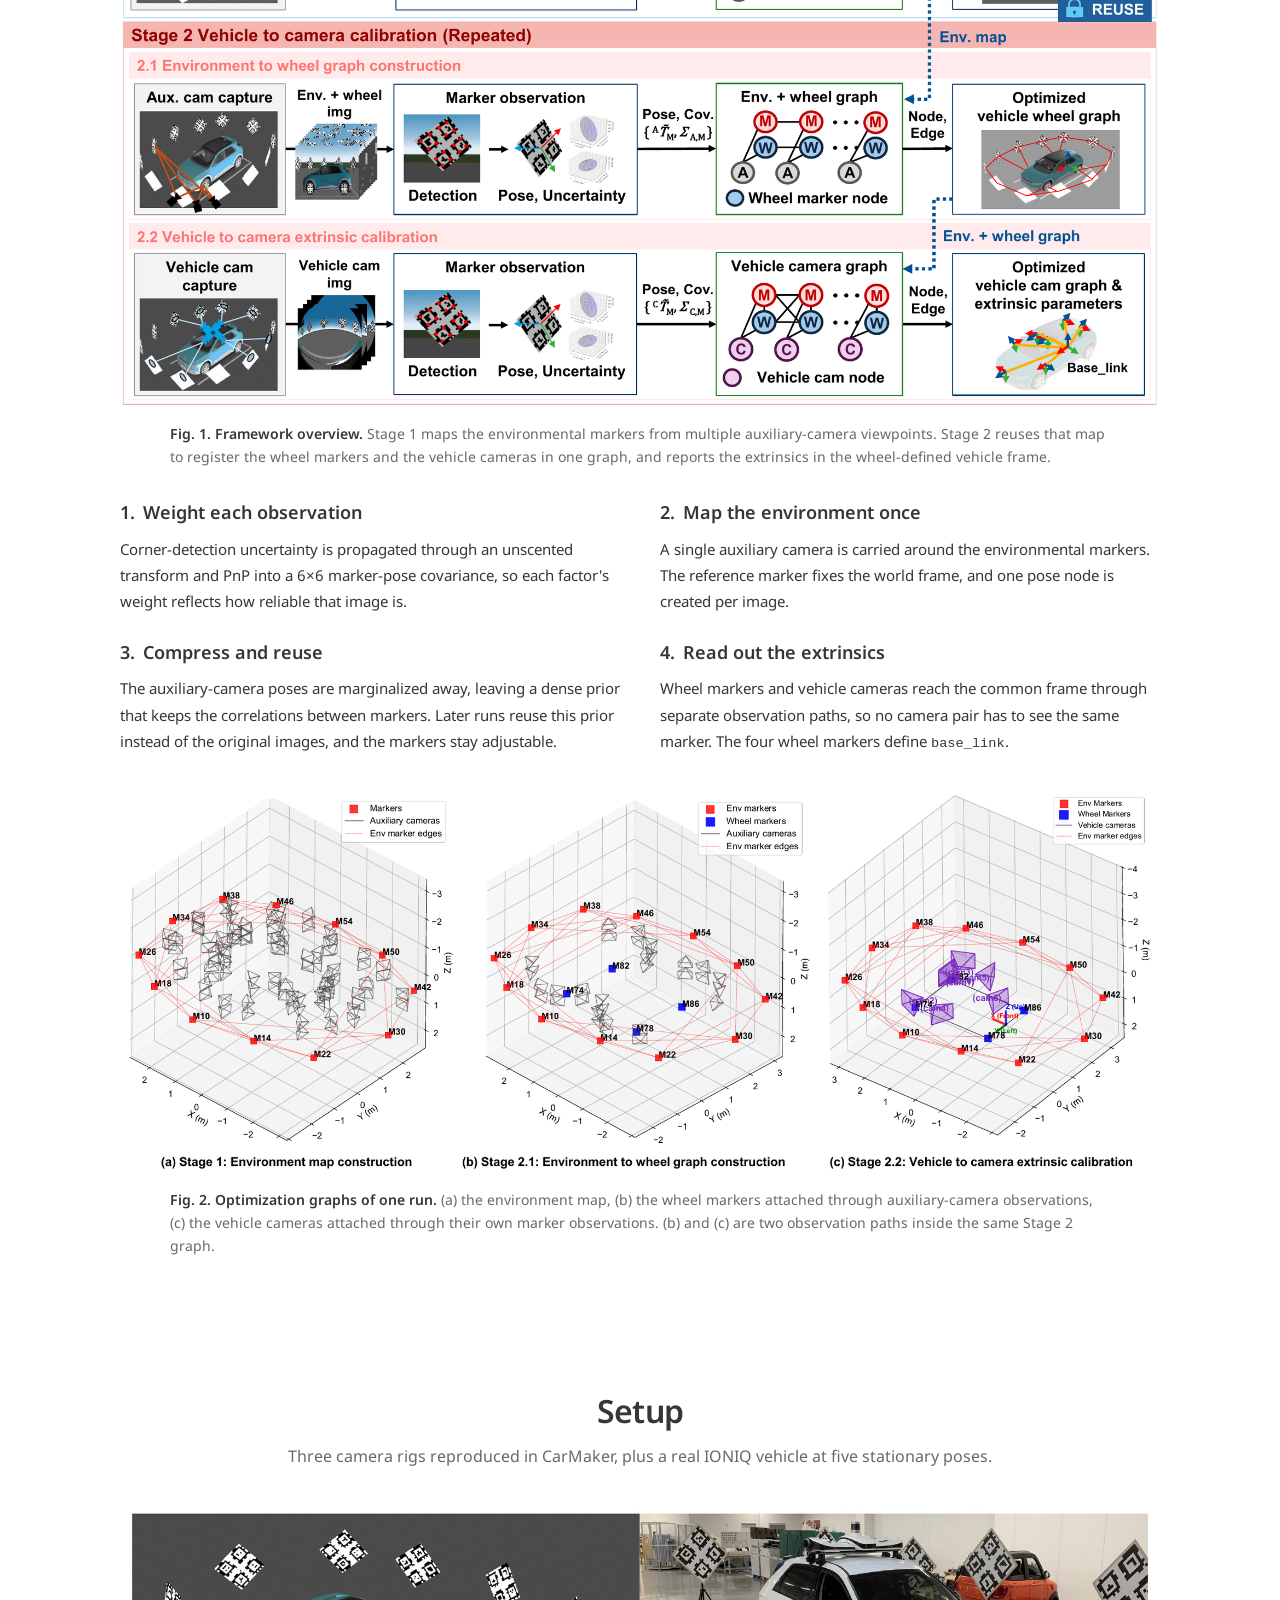
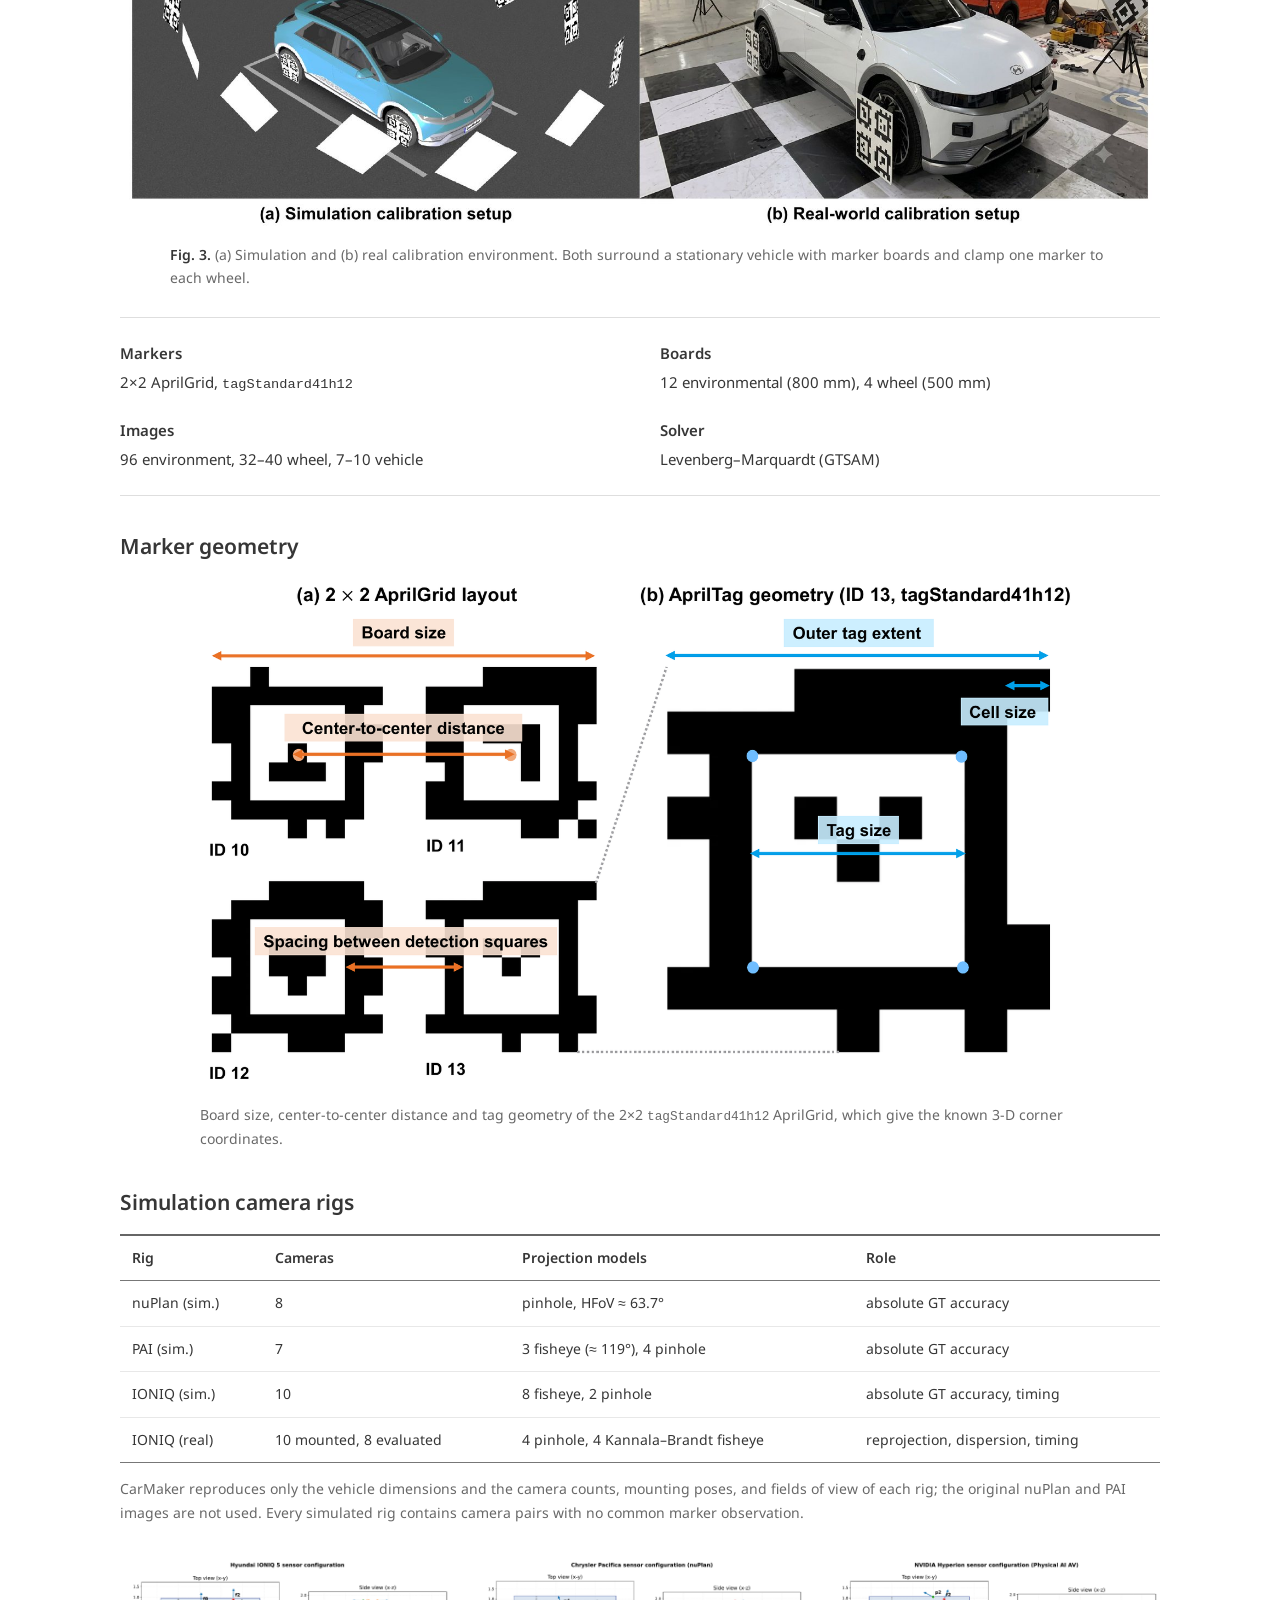
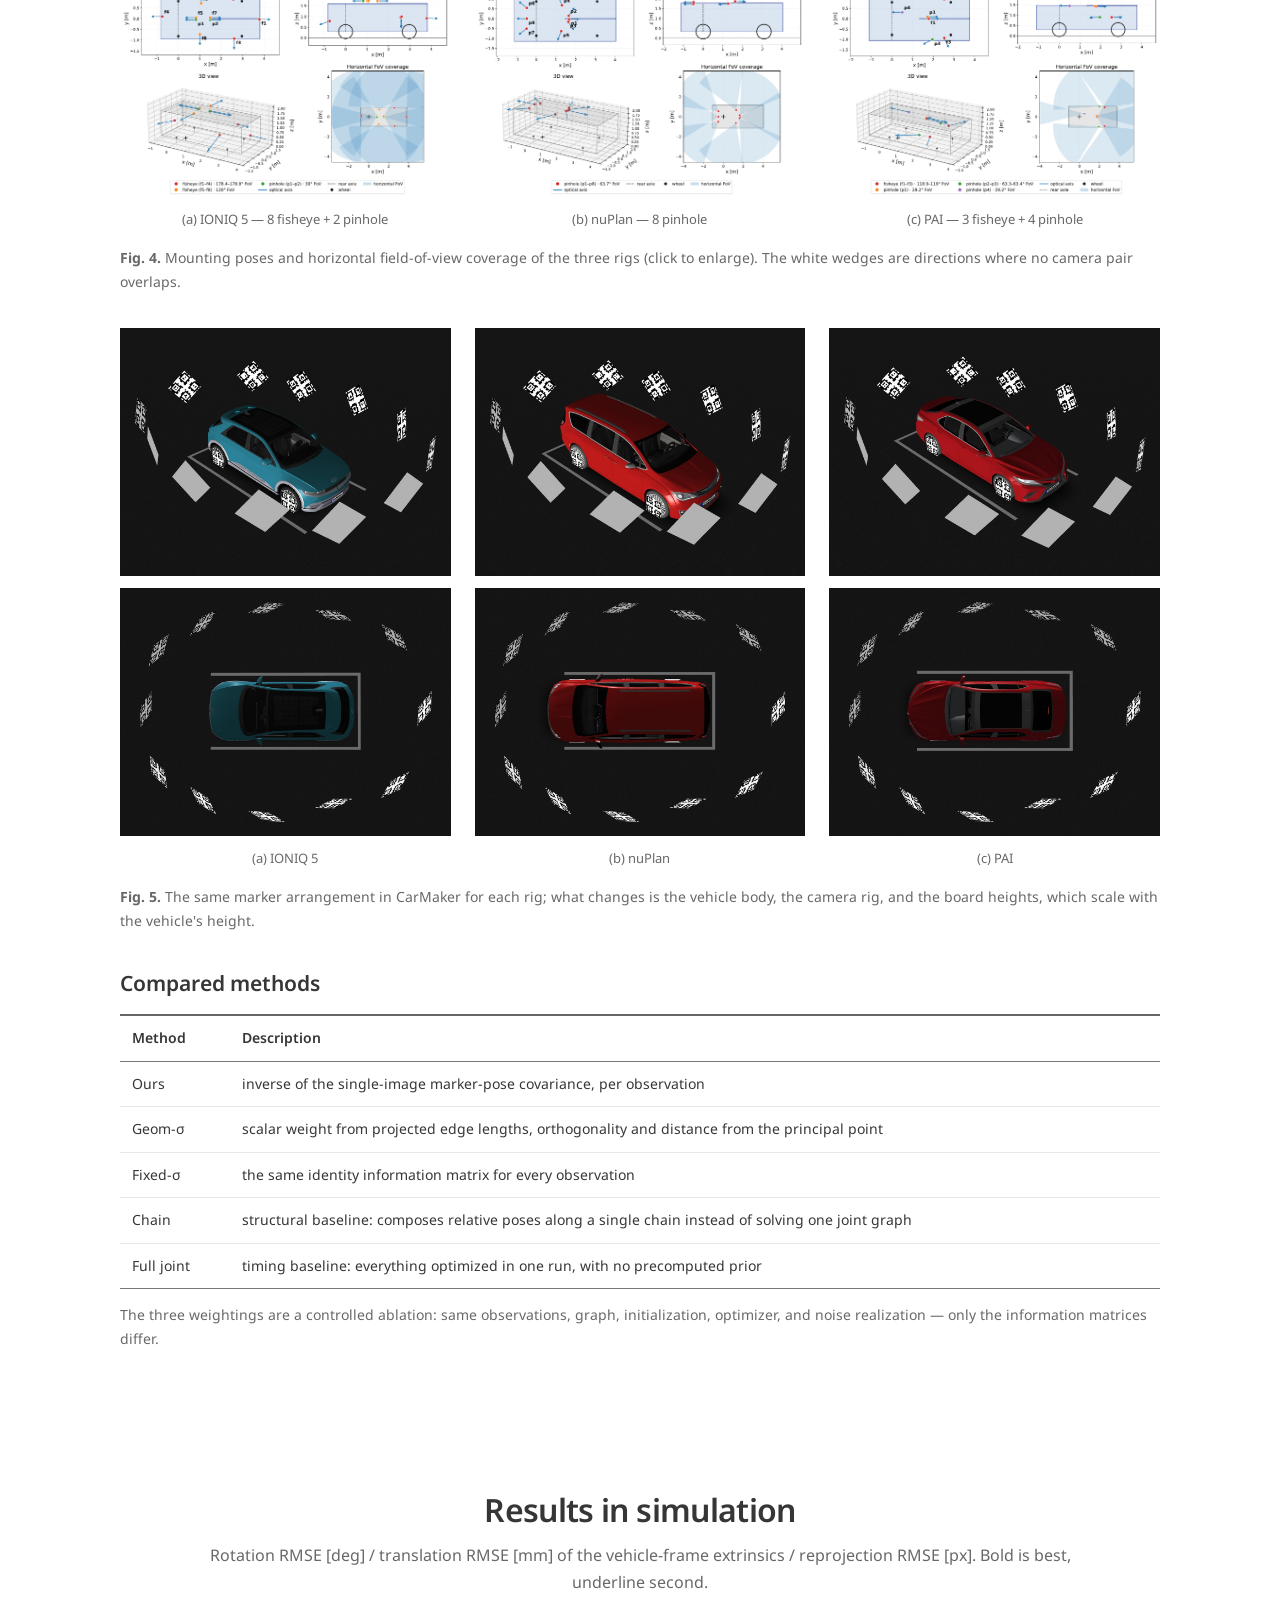
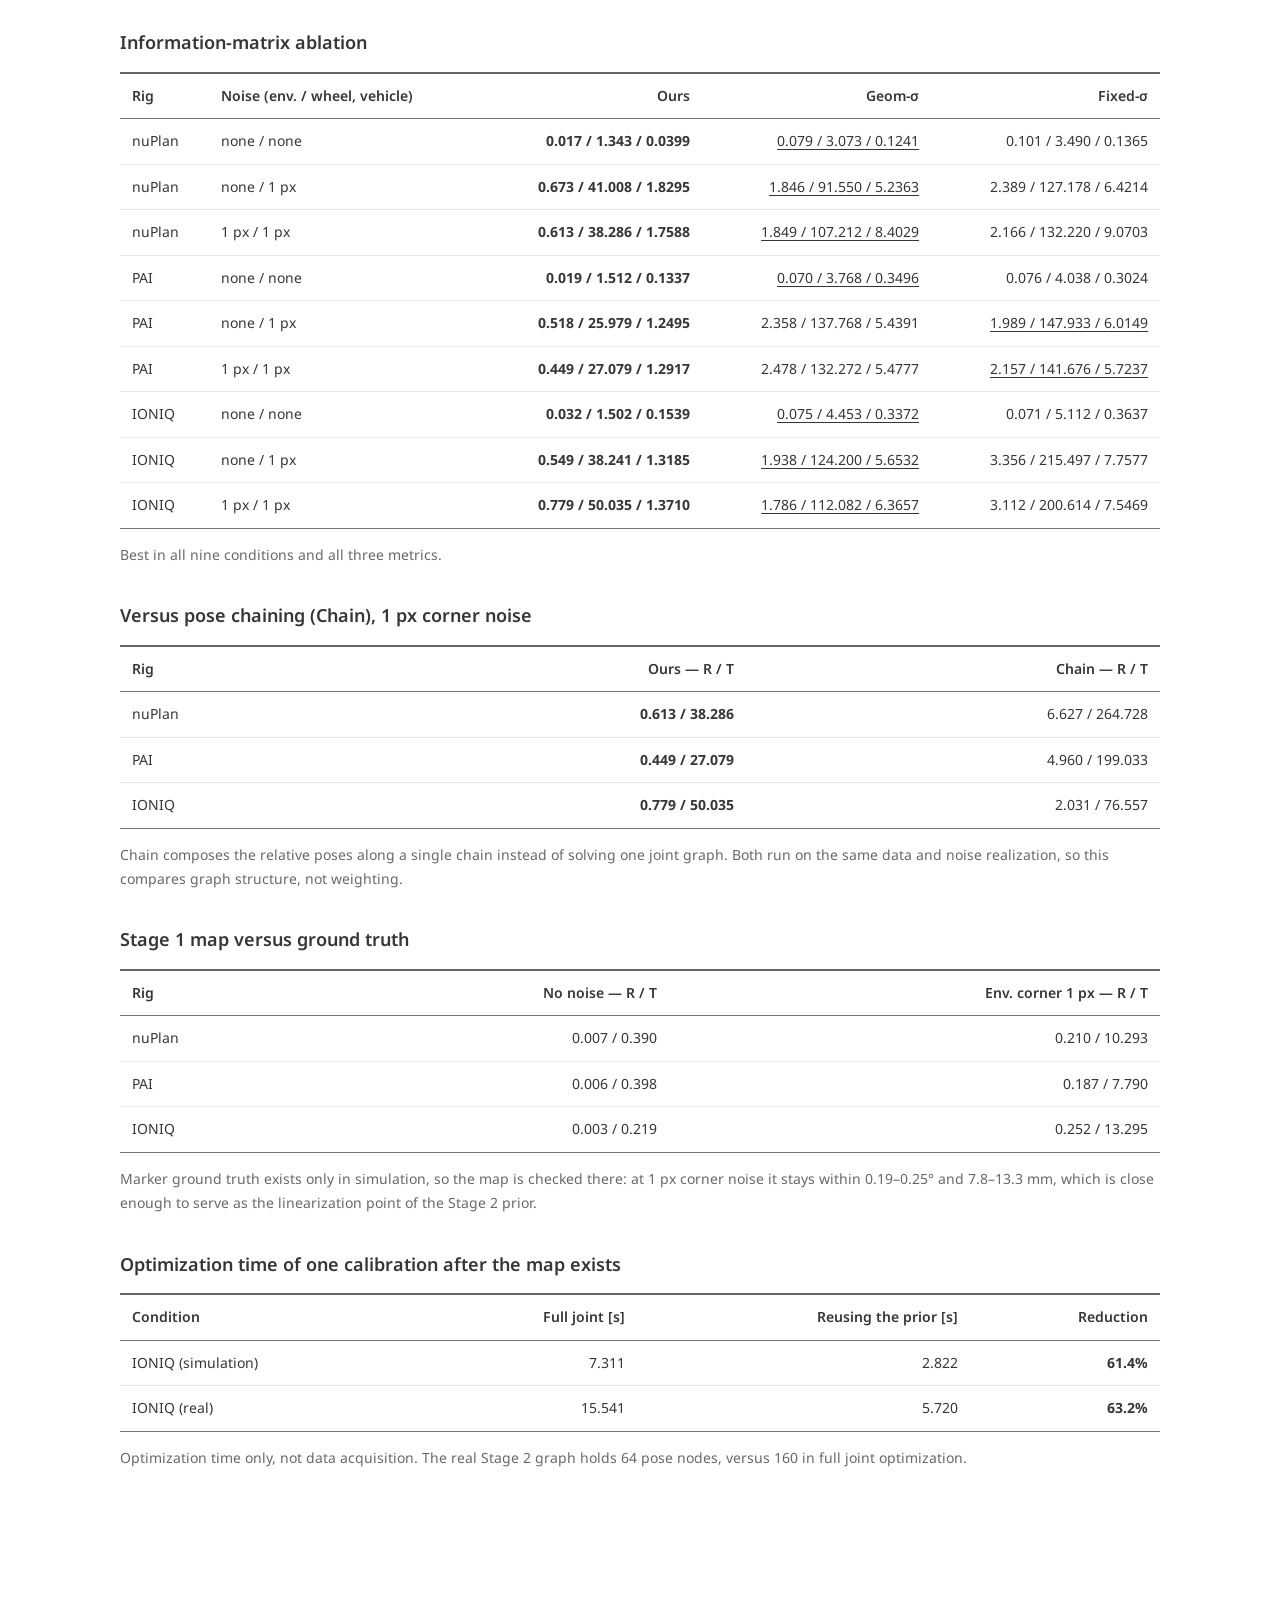
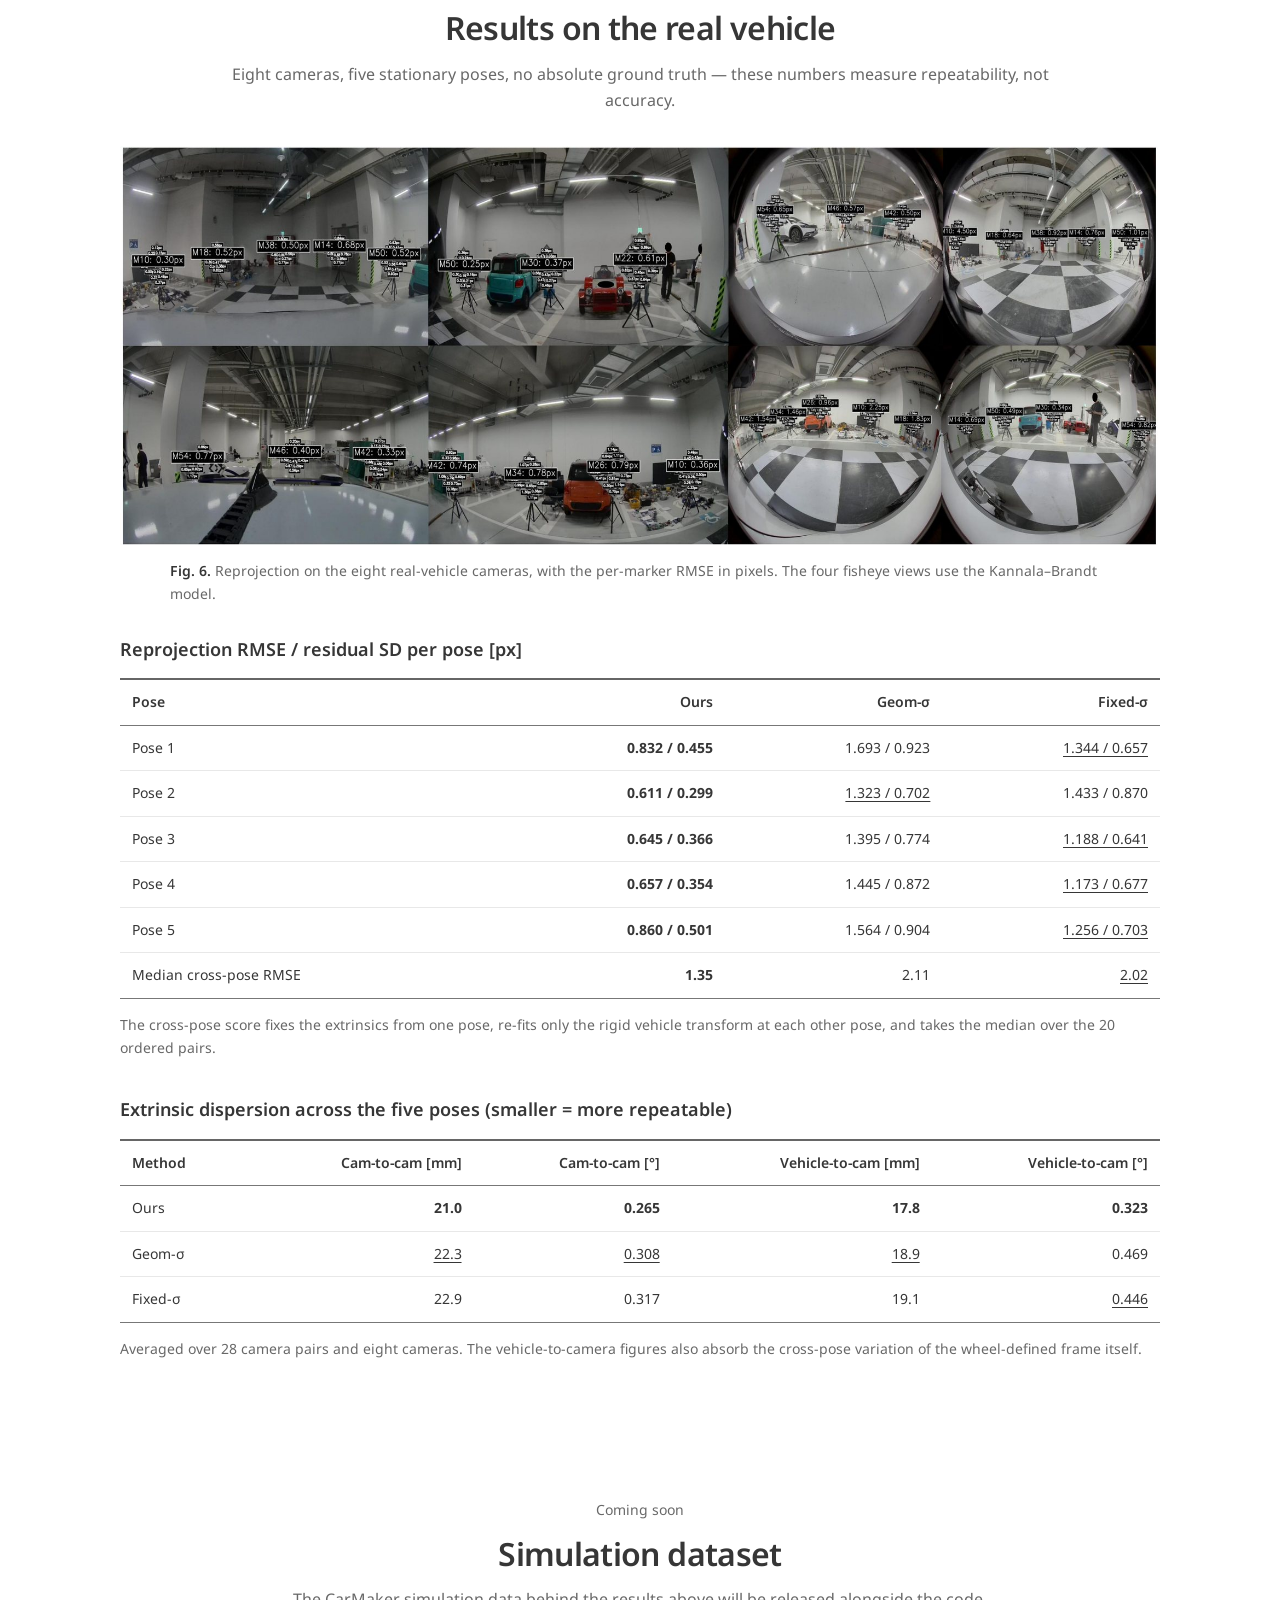
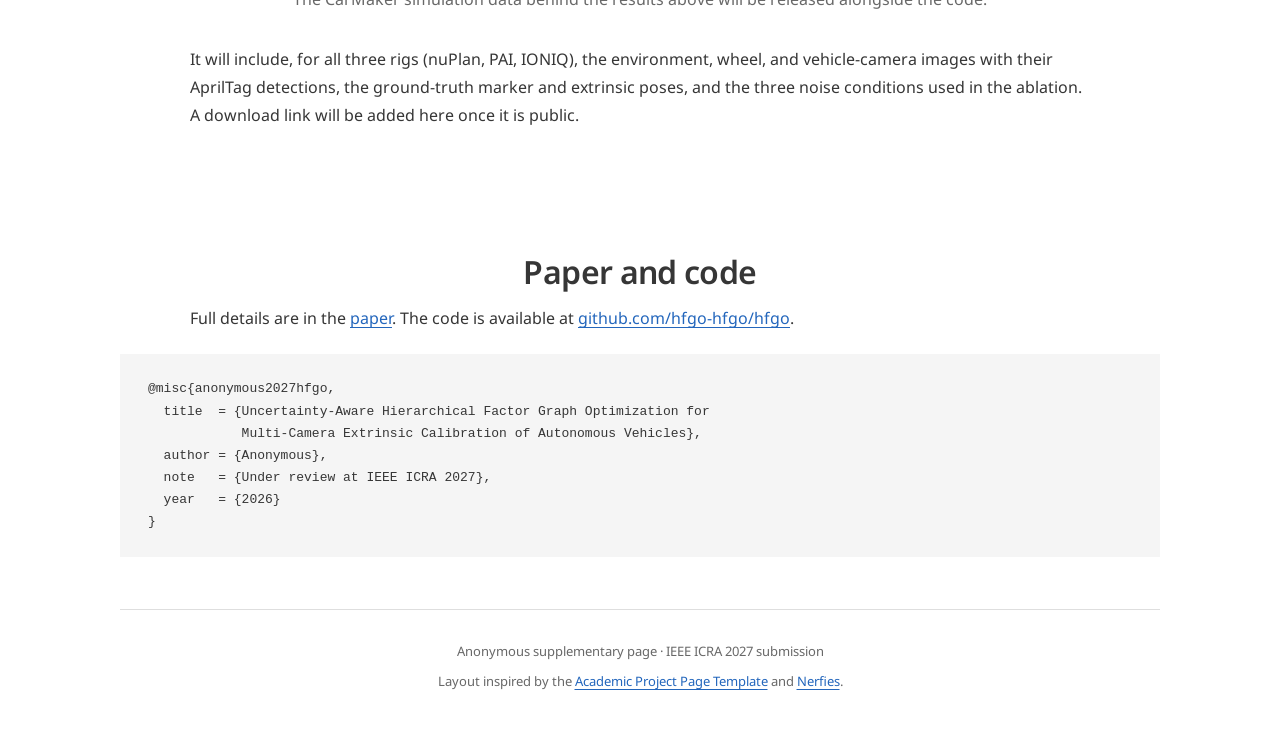
==== commit 590a9fb9: "[UPDATE] Add project video" ====
--- a/docs/index.html
+++ b/docs/index.html
@@ -6,210 +6,37 @@
 <title>Uncertainty-Aware Hierarchical FGO for Multi-Camera Extrinsic Calibration</title>
 <meta name="description" content="Project page for an ICRA 2027 submission on uncertainty-aware hierarchical factor graph optimization for multi-camera-to-vehicle extrinsic calibration of a stationary vehicle.">
 <meta name="robots" content="noindex, nofollow">
-<style>
-  :root{
-    --bg:#ffffff; --panel:#f6f7f9; --panel-2:#eef1f6; --border:#e2e5ea;
-    --fg:#14181d; --muted:#5b636d; --faint:#8b939d;
-    --accent:#2f5bd0; --accent-soft:#eaf0fe;
-    --code-bg:#f1f3f5;
-    --sans:-apple-system,BlinkMacSystemFont,"Segoe UI",Roboto,"Helvetica Neue",Arial,"Noto Sans KR",sans-serif;
-    --mono:ui-monospace,SFMono-Regular,Menlo,Consolas,"Liberation Mono",monospace;
-  }
-  @media (prefers-color-scheme: dark){
-    :root{
-      --bg:#0f1216; --panel:#161b21; --panel-2:#1b2128; --border:#262d36;
-      --fg:#e7eaee; --muted:#9aa4b0; --faint:#79828d;
-      --accent:#7ea6ff; --accent-soft:#182231;
-      --code-bg:#12171d;
-    }
-  }
-
-  *{box-sizing:border-box}
-  html{-webkit-text-size-adjust:100%; scroll-behavior:smooth}
-  body{
-    margin:0; background:var(--bg); color:var(--fg);
-    font-family:var(--sans); font-size:17px; line-height:1.62;
-    -webkit-font-smoothing:antialiased;
-  }
-  .wrap{max-width:940px; margin:0 auto; padding:0 22px}
-  a{color:var(--accent)}
-  h1,h2,h3{letter-spacing:-.015em}
-
-  .banner{
-    background:var(--accent-soft); border-bottom:1px solid var(--border);
-    color:var(--muted); font-size:13.5px; text-align:center; padding:9px 20px;
-  }
-
-  /* ── header ─────────────────────────────────────────────── */
-  header{padding-block:58px 32px; text-align:center; border-bottom:1px solid var(--border)}
-  h1{font-size:32px; line-height:1.26; margin:0 auto 18px; text-wrap:balance; max-width:22em}
-  .authors{color:var(--muted); font-size:16px; margin:0 0 6px}
-  .venue{color:var(--muted); font-size:15px; margin:0}
-
-  .links{display:flex; flex-wrap:wrap; gap:10px; justify-content:center; margin-top:26px}
-  .links a{
-    display:inline-flex; align-items:center; gap:7px; text-decoration:none; color:var(--fg);
-    background:var(--panel); border:1px solid var(--border); border-radius:999px;
-    padding:8px 18px; font-size:15px; transition:border-color .15s, color .15s;
-  }
-  .links a:hover{border-color:var(--accent); color:var(--accent)}
-
-  /* ── sections ───────────────────────────────────────────── */
-  section{padding-block:38px; border-bottom:1px solid var(--border)}
-  section:last-of-type{border-bottom:none}
-  h2{font-size:23px; margin:0 0 6px}
-  .sub{color:var(--muted); font-size:15.5px; margin:0 0 22px}
-  h3{font-size:16px; margin:32px 0 10px; letter-spacing:0}
-  p{margin:0 0 14px}
-  .lead{font-size:19px; line-height:1.55; margin:0 0 24px; text-wrap:pretty}
-  .lead strong{font-weight:640}
-
-  /* ── highlight cards ────────────────────────────────────── */
-  .cards{display:grid; grid-template-columns:repeat(3,1fr); gap:14px}
-  .card{background:var(--panel); border:1px solid var(--border); border-radius:10px; padding:17px 17px 15px}
-  .card .k{
-    font-family:var(--mono); font-size:11px; letter-spacing:.14em; text-transform:uppercase;
-    color:var(--faint); margin:0 0 8px;
-  }
-  .card .h{font-weight:650; font-size:15.5px; margin:0 0 5px; line-height:1.4}
-  .card p{font-size:14.5px; color:var(--muted); margin:0; line-height:1.55}
-
-  /* ── numbers strip ──────────────────────────────────────── */
-  .stats{display:grid; grid-template-columns:repeat(4,1fr); gap:1px; background:var(--border);
-         border:1px solid var(--border); border-radius:10px; overflow:hidden; margin:14px 0 0}
-  .stat{background:var(--bg); padding:16px 14px; text-align:center}
-  .stat .v{font-size:21px; font-weight:680; letter-spacing:-.02em; display:block}
-  .stat .l{font-size:12.5px; color:var(--muted); line-height:1.45; display:block; margin-top:4px}
-
-  /* ── steps ──────────────────────────────────────────────── */
-  .steps{display:grid; grid-template-columns:repeat(2,1fr); gap:14px; margin:0 0 22px}
-  .step{background:var(--panel); border:1px solid var(--border); border-radius:10px; padding:16px 17px}
-  .step .n{
-    display:inline-flex; align-items:center; justify-content:center; width:22px; height:22px;
-    border-radius:50%; background:var(--accent); color:#fff; font-size:12.5px; font-weight:700;
-    margin-right:8px; vertical-align:2px;
-  }
-  @media (prefers-color-scheme: dark){ .step .n{color:#0f1216} }
-  .step .h{font-weight:650; font-size:15.5px; margin:0 0 6px; display:flex; align-items:flex-start; gap:0}
-  .step p{margin:0; font-size:14.5px; color:var(--muted); line-height:1.55}
-
-  /* ── details ────────────────────────────────────────────── */
-  details{border:1px solid var(--border); border-radius:10px; background:var(--panel); margin:0 0 22px}
-  details summary{
-    cursor:pointer; padding:12px 17px; font-size:14.5px; font-weight:600; list-style:none;
-    display:flex; align-items:center; gap:9px; color:var(--fg);
-  }
-  details summary::-webkit-details-marker{display:none}
-  details summary::before{
-    content:"+"; font-family:var(--mono); font-size:15px; color:var(--accent); font-weight:700;
-    width:14px; text-align:center;
-  }
-  details[open] summary::before{content:"\2212"}
-  details summary:hover{color:var(--accent)}
-  .details-body{padding:2px 17px 16px; border-top:1px solid var(--border)}
-  .details-body p{font-size:15px; color:var(--muted)}
-  .details-body p:last-child{margin-bottom:0}
-
-  /* ── figures ────────────────────────────────────────────── */
-  figure{margin:0 0 20px}
-  figure img{display:block; width:100%; height:auto; border:1px solid var(--border);
-             border-radius:8px; background:#fff}
-  figcaption{color:var(--muted); font-size:14px; margin-top:9px; line-height:1.55}
-  figcaption strong{color:var(--fg)}
-  .fig-grid{display:grid; grid-template-columns:repeat(3,1fr); gap:14px; margin-bottom:8px}
-  .fig-grid figure{margin:0}
-  .fig-grid figcaption{font-size:13.5px; margin-top:7px; text-align:center}
-  .stack img + img{margin-top:8px}
-  .stack img{background:#111}
-  figure a{display:block; line-height:0}
-  figure a img{transition:border-color .15s}
-  figure a:hover img{border-color:var(--accent)}
-
-  /* ── spec chips ─────────────────────────────────────────── */
-  .spec{display:grid; grid-template-columns:repeat(4,1fr); gap:1px; background:var(--border);
-        border:1px solid var(--border); border-radius:10px; overflow:hidden; margin:0 0 22px}
-  .spec div{background:var(--bg); padding:13px 14px}
-  .spec dt{font-family:var(--mono); font-size:10.5px; letter-spacing:.12em; text-transform:uppercase;
-           color:var(--faint); margin:0 0 4px}
-  .spec dd{margin:0; font-size:14.5px; line-height:1.45}
-
-  /* ── equations ──────────────────────────────────────────── */
-  .eq{
-    background:var(--bg); border:1px solid var(--border); border-radius:8px;
-    padding:11px 14px; margin:0 0 10px;
-    font-family:var(--mono); font-size:13.5px; line-height:1.7; overflow-x:auto;
-  }
-  .eq .lbl{float:right; color:var(--faint); font-size:12px}
-  .eq + p{font-size:14.5px; color:var(--muted); margin:0 0 16px}
-  sub,sup{font-size:.72em}
-
-  /* ── tables ─────────────────────────────────────────────── */
-  .table-scroll{overflow-x:auto; -webkit-overflow-scrolling:touch; margin-bottom:10px}
-  table{border-collapse:collapse; width:100%; font-size:14px; min-width:560px}
-  th,td{border:1px solid var(--border); padding:8px 11px; text-align:right; white-space:nowrap}
-  th:first-child, td:first-child{text-align:left}
-  th.l, td.l{text-align:left; white-space:normal}
-  thead th{background:var(--panel); font-weight:620}
-  tbody tr:hover td{background:var(--panel-2)}
-  td.best{font-weight:700}
-  td.second{text-decoration:underline}
-  caption{caption-side:top; text-align:left; color:var(--fg); font-weight:620;
-          font-size:14.5px; padding-bottom:8px}
-
-  .note{color:var(--muted); font-size:14px; margin:0 0 26px; line-height:1.55}
-
-  /* ── badge ──────────────────────────────────────────────── */
-  .badge{
-    display:inline-block; font-family:var(--mono); font-size:11px; letter-spacing:.1em;
-    text-transform:uppercase; font-weight:700; color:var(--accent); background:var(--accent-soft);
-    border-radius:5px; padding:3px 9px; margin:0 0 12px;
-  }
-
-  pre{background:var(--code-bg); border:1px solid var(--border); border-radius:8px;
-      padding:14px 16px; overflow-x:auto; font-size:13.5px; line-height:1.55; margin:0}
-  code{font-family:var(--mono)}
-  p code, li code, td code, figcaption code, .note code, .spec dd code, .card p code{
-    background:var(--code-bg); border-radius:4px; padding:1px 5px; font-size:.92em}
-
-  @media (prefers-color-scheme: dark){ figure img{background:#fff} }
-
-  footer{padding-block:30px 52px; color:var(--muted); font-size:14px; text-align:center}
-
-  @media (max-width:760px){
-    .cards,.steps{grid-template-columns:1fr}
-    .stats,.spec{grid-template-columns:repeat(2,1fr)}
-    .fig-grid{grid-template-columns:1fr}
-  }
-  @media (max-width:520px){
-    body{font-size:16px}
-    h1{font-size:26px}
-    .lead{font-size:17.5px}
-    header{padding-block:38px 26px}
-  }
-</style>
+<link rel="preload" href="assets/fonts/noto-sans.woff" as="font" type="font/woff" crossorigin>
+<link rel="stylesheet" href="assets/site.css">
 </head>
 <body>
+<a class="skip-link" href="#overview">Skip to content</a>
 
 <div class="banner">Anonymized project page for a paper under double-anonymous review. Supplementary material only.</div>
 
 <div class="wrap">
 
-  <header>
+  <header class="publication-header">
     <h1>Uncertainty-Aware Hierarchical Factor Graph Optimization for Multi-Camera Extrinsic Calibration of Autonomous Vehicles</h1>
     <p class="authors">Anonymous Authors</p>
     <p class="venue">Under double-anonymous review &middot; IEEE ICRA 2027 submission</p>
 
-    <nav class="links">
-      <a href="assets/paper.pdf">Paper (PDF)</a>
+    <nav class="resource-links" aria-label="Paper resources">
+      <a href="assets/paper.pdf"><svg viewBox="0 0 24 24" aria-hidden="true"><path d="M14 3H6a1 1 0 0 0-1 1v16a1 1 0 0 0 1 1h12a1 1 0 0 0 1-1V8zM14 3v5h5M8 12h8M8 16h6"/></svg>Paper</a>
+      <a href="#video"><svg viewBox="0 0 24 24" aria-hidden="true"><rect x="3" y="5" width="18" height="14" rx="2"/><path d="m10 9 5 3-5 3z"/></svg>Video</a>
+      <a href="https://github.com/hfgo-hfgo/hfgo"><svg viewBox="0 0 24 24" aria-hidden="true"><path d="m7 7-5 5 5 5m10-10 5 5-5 5M14 4l-4 16"/></svg>Code</a>
+    </nav>
+    <nav class="section-links" aria-label="Page sections">
       <a href="#method">Method</a>
       <a href="#setup">Setup</a>
-      <a href="#results">Results &mdash; Sim</a>
-      <a href="#real">Results &mdash; Real</a>
+      <a href="#results">Simulation</a>
+      <a href="#real">Real vehicle</a>
       <a href="#dataset">Dataset</a>
-      <a href="https://github.com/hfgo-hfgo/hfgo">Code</a>
       <a href="#bibtex">BibTeX</a>
     </nav>
   </header>
+
+  <main>
 
   <!-- ══ Overview ══════════════════════════════════════════ -->
   <section id="overview">
@@ -217,37 +44,18 @@
     markers placed around it &mdash; no overlapping fields of view, no vehicle motion, no pairwise
     pre-calibration, no surveying equipment.</p>
 
-    <div class="cards">
-      <div class="card">
-        <p class="k">Weighting</p>
-        <p class="h">Every observation carries its own 6&times;6 information matrix</p>
-        <p>Corner uncertainty of a single image becomes a marker-pose covariance, and its inverse becomes
-        that factor's weight.</p>
-      </div>
-      <div class="card">
-        <p class="k">Structure</p>
-        <p class="h">The environmental marker map is built once and reused as a joint prior</p>
-        <p>One auxiliary camera maps the markers; marginalizing its poses leaves a prior that keeps
-        cross-marker correlations.</p>
-      </div>
-      <div class="card">
-        <p class="k">Output</p>
-        <p class="h">Extrinsics in a wheel-defined vehicle frame</p>
-        <p>Four wheel markers define the ISO 8855 vehicle frame, so the result is a physical
-        <code>base_link&rarr;camera</code> transform.</p>
-      </div>
-    </div>
-
-    <div class="stats">
-      <div class="stat"><span class="v">9 / 9</span><span class="l">simulation conditions won in rotation,
-        translation and reprojection</span></div>
-      <div class="stat"><span class="v">0.614&deg; / 38.5 mm</span><span class="l">mean extrinsic RMSE over
-        three rigs at 1 px corner noise</span></div>
-      <div class="stat"><span class="v">17.8 mm / 0.323&deg;</span><span class="l">vehicle-frame extrinsic
-        spread over five real-vehicle poses</span></div>
-      <div class="stat"><span class="v">61.4% / 63.2%</span><span class="l">faster than full joint
-        optimization (sim / real)</span></div>
-    </div>
+    <figure class="video-overview" id="video">
+      <video controls playsinline preload="metadata" width="1920" height="1080"
+             poster="assets/paper-video-poster.png"
+             aria-label="HFGO paper overview with English narration and captions"
+             aria-describedby="video-caption">
+        <source src="assets/paper-video.mp4" type="video/mp4">
+        Your browser does not support embedded video. <a href="assets/paper-video.mp4">Download the video</a>.
+      </video>
+      <figcaption id="video-caption"><strong>Video overview.</strong> 2:30 &middot; English narration and captions.
+        <span class="video-links"><a href="assets/paper-video.mp4" download>Download video</a><a href="assets/paper-video-transcript.txt">Read transcript</a></span>
+      </figcaption>
+    </figure>
   </section>
 
   <!-- ══ Method ════════════════════════════════════════════ -->
@@ -256,7 +64,7 @@
     <p class="sub">Two stages: map the environment once, then calibrate each vehicle against that map.</p>
 
     <figure>
-      <img src="assets/fig1_pipeline.png" alt="Overview of the two-stage calibration framework: Stage 1 builds and reuses an environmental marker map, Stage 2 registers wheel markers and vehicle cameras and outputs base_link-referenced extrinsics">
+      <img src="assets/fig1_pipeline.png" alt="Overview of the two-stage calibration framework: Stage 1 builds and reuses an environmental marker map, Stage 2 registers wheel markers and vehicle cameras and outputs base_link-referenced extrinsics" width="1900" height="1038" loading="lazy" decoding="async">
       <figcaption><strong>Fig. 1. Framework overview.</strong> Stage&nbsp;1 maps the environmental markers
       from multiple auxiliary-camera viewpoints. Stage&nbsp;2 reuses that map to register the wheel markers
       and the vehicle cameras in one graph, and reports the extrinsics in the wheel-defined vehicle
@@ -265,78 +73,30 @@
 
     <div class="steps">
       <div class="step">
-        <p class="h"><span class="n">1</span>Weight each observation</p>
+        <h3 class="h"><span class="n">1</span>Weight each observation</h3>
         <p>Corner-detection uncertainty is propagated through an unscented transform and PnP into a 6&times;6
         marker-pose covariance, so each factor's weight reflects how reliable that image is.</p>
       </div>
       <div class="step">
-        <p class="h"><span class="n">2</span>Map the environment once</p>
+        <h3 class="h"><span class="n">2</span>Map the environment once</h3>
         <p>A single auxiliary camera is carried around the environmental markers. The reference marker fixes
         the world frame, and one pose node is created per image.</p>
       </div>
       <div class="step">
-        <p class="h"><span class="n">3</span>Compress and reuse</p>
+        <h3 class="h"><span class="n">3</span>Compress and reuse</h3>
         <p>The auxiliary-camera poses are marginalized away, leaving a dense prior that keeps the correlations
         between markers. Later runs reuse this prior instead of the original images, and the markers stay
         adjustable.</p>
       </div>
       <div class="step">
-        <p class="h"><span class="n">4</span>Read out the extrinsics</p>
+        <h3 class="h"><span class="n">4</span>Read out the extrinsics</h3>
         <p>Wheel markers and vehicle cameras reach the common frame through separate observation paths, so no
         camera pair has to see the same marker. The four wheel markers define <code>base_link</code>.</p>
       </div>
     </div>
 
-    <details>
-      <summary>Formulation</summary>
-      <div class="details-body">
-        <div class="eq"><span class="lbl">(1)</span>
-          (<sup>C</sup>T&#771;<sub>M</sub>, &Sigma;<sub>C,M</sub>) = f<sub>MarsCoT</sub>(z<sub>C,M</sub>,
-          &Sigma;<sub>z,C,M</sub>; K, D, P<sub>M</sub>) , &nbsp; &Omega;<sub>C,M</sub> =
-          &Sigma;<sub>C,M</sub><sup>&minus;1</sup>
-        </div>
-        <p>Corners and their covariances give the measured pose and the information matrix of that
-        camera&ndash;marker factor, using the pinhole or Kannala&ndash;Brandt projection model for each
-        image.</p>
-
-        <div class="eq"><span class="lbl">(2&ndash;3)</span>
-          r<sub>C,M</sub> = Log[ (<sup>C</sup>T&#771;<sub>M</sub>)<sup>&minus;1</sup>
-          (<sup>W</sup>T<sub>C</sub>)<sup>&minus;1</sup> <sup>W</sup>T<sub>M</sub> ]<sup>&or;</sup> ,
-          &nbsp; X* = arg min<sub>X</sub> &sum;<sub>e&isin;E</sub>
-          r<sub>e</sub><sup>T</sup> &Omega;<sub>e</sub> r<sub>e</sub>
-        </div>
-        <p>Each stage minimizes the weighted residual sum, so a more uncertain observation moves the solution
-        less.</p>
-
-        <div class="eq"><span class="lbl">(4)</span>
-          &Lambda;<sub>e</sub> = H<sub>ee</sub> &minus; H<sub>eA</sub> H<sub>AA</sub><sup>&minus;1</sup>
-          H<sub>Ae</sub> , &nbsp; L<sub>prior</sub> = &delta;m<sup>T</sup> &Lambda;<sub>e</sub> &delta;m
-        </div>
-        <p>Marginalizing the Stage&nbsp;1 camera blocks <em>A</em> out of the linearized normal equations
-        leaves a dense Gaussian prior over the marker blocks <em>e</em>.</p>
-
-        <div class="eq"><span class="lbl">(5)</span>
-          X<sup>(2)*</sup> = arg min<sub>X<sup>(2)</sup></sub> [ L<sub>prior</sub>(M<sub>e</sub>) +
-          &sum;<sub>e&isin;E<sup>(2)</sup></sub> r<sub>e</sub><sup>T</sup> &Omega;<sub>e</sub> r<sub>e</sub> ]
-          , &nbsp; subject to <sup>W</sup>T<sub>M<sup>e</sup><sub>0</sub></sub> = I
-        </div>
-        <p>Stage&nbsp;2 estimates environmental markers, wheel markers, new auxiliary-camera poses, and
-        vehicle cameras together. Under a quadratic approximation this equals marginalizing the Stage&nbsp;1
-        camera poses out of one joint optimization.</p>
-
-        <div class="eq"><span class="lbl">(6)</span>
-          <sup>B</sup>T<sub>C<sub>i</sub></sub> = (<sup>W</sup>T<sub>B</sub>)<sup>&minus;1</sup>
-          <sup>W</sup>T<sub>C<sub>i</sub></sub> , &nbsp;
-          <sup>C<sub>i</sub></sup>T<sub>C<sub>j</sub></sub> =
-          (<sup>B</sup>T<sub>C<sub>i</sub></sub>)<sup>&minus;1</sup> <sup>B</sup>T<sub>C<sub>j</sub></sub>
-        </div>
-        <p>The vehicle frame <em>B</em> comes from the four wheel-marker centers: origin at the rear midpoint,
-        +x toward the front midpoint, +z up (ISO 8855:2011). No extra optimization variable is needed.</p>
-      </div>
-    </details>
-
-    <figure>
-      <img src="assets/fig2_graphs.png" alt="Three optimization graphs: Stage 1 environment map, Stage 2.1 environment-to-wheel graph, Stage 2.2 vehicle camera registration">
+<figure>
+      <img src="assets/fig2_graphs.png" alt="Three optimization graphs: Stage 1 environment map, Stage 2.1 environment-to-wheel graph, Stage 2.2 vehicle camera registration" width="1900" height="695" loading="lazy" decoding="async">
       <figcaption><strong>Fig. 2. Optimization graphs of one run.</strong> (a) the environment map, (b) the
       wheel markers attached through auxiliary-camera observations, (c) the vehicle cameras attached through
       their own marker observations. (b) and (c) are two observation paths inside the same Stage&nbsp;2
@@ -351,7 +111,7 @@
     poses.</p>
 
     <figure>
-      <img src="assets/fig3_setup.jpg" alt="Calibration environments: CarMaker simulation with a vehicle surrounded by marker boards, and the real IONIQ vehicle with wheel markers">
+      <img src="assets/fig3_setup.jpg" alt="Calibration environments: CarMaker simulation with a vehicle surrounded by marker boards, and the real IONIQ vehicle with wheel markers" width="1900" height="598" loading="lazy" decoding="async">
       <figcaption><strong>Fig. 3.</strong> (a) Simulation and (b) real calibration environment. Both surround a
       stationary vehicle with marker boards and clamp one marker to each wheel.</figcaption>
     </figure>
@@ -363,9 +123,16 @@
       <div><dt>Solver</dt><dd>Levenberg&ndash;Marquardt (GTSAM)</dd></div>
     </dl>
 
-    <div class="table-scroll">
-      <table>
-        <caption>Simulation camera rigs</caption>
+    <h3 id="marker-geometry">Marker geometry</h3>
+    <figure class="geometry-figure">
+          <img src="assets/fig4_marker_geometry.png" alt="AprilGrid layout and AprilTag geometry definitions: board size, center-to-center distance, spacing between detection squares, outer tag extent, tag size, cell size" width="1600" height="931" loading="lazy" decoding="async">
+          <figcaption>Board size, center-to-center distance and tag geometry of the 2&times;2
+          <code>tagStandard41h12</code> AprilGrid, which give the known 3-D corner coordinates.</figcaption>
+        </figure>
+
+    <div class="table-scroll" tabindex="0" role="region" aria-label="Scrollable research table">
+      <table>
+        <caption class="section-table-title">Simulation camera rigs</caption>
         <thead>
           <tr><th>Rig</th><th class="l">Cameras</th><th class="l">Projection models</th><th class="l">Role</th></tr>
         </thead>
@@ -384,17 +151,17 @@
     <div class="fig-grid">
       <figure>
         <a href="assets/rig_ioniq.png" target="_blank" rel="noopener">
-          <img src="assets/rig_ioniq.png" alt="IONIQ 5 sensor configuration: top view, side view, 3D view and horizontal field-of-view coverage"></a>
+          <img src="assets/rig_ioniq.png" alt="IONIQ 5 sensor configuration: top view, side view, 3D view and horizontal field-of-view coverage" width="1400" height="1006" loading="lazy" decoding="async"></a>
         <figcaption>(a) IONIQ&nbsp;5 &mdash; 8 fisheye + 2 pinhole</figcaption>
       </figure>
       <figure>
         <a href="assets/rig_nuplan.png" target="_blank" rel="noopener">
-          <img src="assets/rig_nuplan.png" alt="Chrysler Pacifica (nuPlan) sensor configuration: top view, side view, 3D view and horizontal field-of-view coverage"></a>
+          <img src="assets/rig_nuplan.png" alt="Chrysler Pacifica (nuPlan) sensor configuration: top view, side view, 3D view and horizontal field-of-view coverage" width="1400" height="1006" loading="lazy" decoding="async"></a>
         <figcaption>(b) nuPlan &mdash; 8 pinhole</figcaption>
       </figure>
       <figure>
         <a href="assets/rig_pai.png" target="_blank" rel="noopener">
-          <img src="assets/rig_pai.png" alt="NVIDIA Hyperion (Physical AI) sensor configuration: top view, side view, 3D view and horizontal field-of-view coverage"></a>
+          <img src="assets/rig_pai.png" alt="NVIDIA Hyperion (Physical AI) sensor configuration: top view, side view, 3D view and horizontal field-of-view coverage" width="1400" height="1006" loading="lazy" decoding="async"></a>
         <figcaption>(c) PAI &mdash; 3 fisheye + 4 pinhole</figcaption>
       </figure>
     </div>
@@ -403,34 +170,27 @@
 
     <div class="fig-grid">
       <figure class="stack">
-        <img src="assets/sim_ioniq_iso.jpg" alt="Simulated IONIQ 5 in the calibration environment, oblique view">
-        <img src="assets/sim_ioniq_top.jpg" alt="Simulated IONIQ 5 in the calibration environment, top-down view">
+        <img src="assets/sim_ioniq_iso.jpg" alt="Simulated IONIQ 5 in the calibration environment, oblique view" width="1200" height="900" loading="lazy" decoding="async">
+        <img src="assets/sim_ioniq_top.jpg" alt="Simulated IONIQ 5 in the calibration environment, top-down view" width="1200" height="900" loading="lazy" decoding="async">
         <figcaption>(a) IONIQ&nbsp;5</figcaption>
       </figure>
       <figure class="stack">
-        <img src="assets/sim_nuplan_iso.jpg" alt="Simulated nuPlan vehicle in the calibration environment, oblique view">
-        <img src="assets/sim_nuplan_top.jpg" alt="Simulated nuPlan vehicle in the calibration environment, top-down view">
+        <img src="assets/sim_nuplan_iso.jpg" alt="Simulated nuPlan vehicle in the calibration environment, oblique view" width="1200" height="900" loading="lazy" decoding="async">
+        <img src="assets/sim_nuplan_top.jpg" alt="Simulated nuPlan vehicle in the calibration environment, top-down view" width="1200" height="900" loading="lazy" decoding="async">
         <figcaption>(b) nuPlan</figcaption>
       </figure>
       <figure class="stack">
-        <img src="assets/sim_pai_iso.jpg" alt="Simulated PAI vehicle in the calibration environment, oblique view">
-        <img src="assets/sim_pai_top.jpg" alt="Simulated PAI vehicle in the calibration environment, top-down view">
+        <img src="assets/sim_pai_iso.jpg" alt="Simulated PAI vehicle in the calibration environment, oblique view" width="1200" height="900" loading="lazy" decoding="async">
+        <img src="assets/sim_pai_top.jpg" alt="Simulated PAI vehicle in the calibration environment, top-down view" width="1200" height="900" loading="lazy" decoding="async">
         <figcaption>(c) PAI</figcaption>
       </figure>
     </div>
     <p class="note"><strong>Fig. 5.</strong> The same marker arrangement in CarMaker for each rig; what changes
     is the vehicle body, the camera rig, and the board heights, which scale with the vehicle's height.</p>
 
-    <details>
-      <summary>Marker geometry and compared methods</summary>
-      <div class="details-body">
-        <figure style="margin-top:14px">
-          <img src="assets/fig4_marker_geometry.png" alt="AprilGrid layout and AprilTag geometry definitions: board size, center-to-center distance, spacing between detection squares, outer tag extent, tag size, cell size">
-          <figcaption>Board size, center-to-center distance and tag geometry of the 2&times;2
-          <code>tagStandard41h12</code> AprilGrid, which give the known 3-D corner coordinates.</figcaption>
-        </figure>
-        <div class="table-scroll" style="margin-bottom:0">
-          <table>
+    <h3 id="compared-methods">Compared methods</h3>
+    <div class="table-scroll" tabindex="0" role="region" aria-label="Scrollable research table">
+          <table class="methods-table" aria-labelledby="compared-methods">
             <thead><tr><th>Method</th><th class="l">Description</th></tr></thead>
             <tbody>
               <tr><td>Ours</td><td class="l">inverse of the single-image marker-pose covariance, per observation</td></tr>
@@ -441,10 +201,8 @@
             </tbody>
           </table>
         </div>
-        <p style="margin-top:12px">The three weightings are a controlled ablation: same observations, graph,
+    <p class="note">The three weightings are a controlled ablation: same observations, graph,
         initialization, optimizer, and noise realization &mdash; only the information matrices differ.</p>
-      </div>
-    </details>
   </section>
 
   <!-- ══ Results ═══════════════════════════════════════════ -->
@@ -453,7 +211,7 @@
     <p class="sub">Rotation RMSE [deg] / translation RMSE [mm] of the vehicle-frame extrinsics / reprojection
     RMSE [px]. Bold is best, underline second.</p>
 
-    <div class="table-scroll">
+    <div class="table-scroll" tabindex="0" role="region" aria-label="Scrollable research table">
       <table>
         <caption>Information-matrix ablation</caption>
         <thead>
@@ -477,7 +235,7 @@
     </div>
     <p class="note">Best in all nine conditions and all three metrics.</p>
 
-    <div class="table-scroll">
+    <div class="table-scroll" tabindex="0" role="region" aria-label="Scrollable research table">
       <table>
         <caption>Versus pose chaining (Chain), 1 px corner noise</caption>
         <thead>
@@ -493,7 +251,7 @@
     <p class="note">Chain composes the relative poses along a single chain instead of solving one joint graph.
     Both run on the same data and noise realization, so this compares graph structure, not weighting.</p>
 
-    <div class="table-scroll">
+    <div class="table-scroll" tabindex="0" role="region" aria-label="Scrollable research table">
       <table>
         <caption>Stage 1 map versus ground truth</caption>
         <thead>
@@ -510,7 +268,7 @@
     noise it stays within 0.19&ndash;0.25&deg; and 7.8&ndash;13.3 mm, which is close enough to serve as the
     linearization point of the Stage&nbsp;2 prior.</p>
 
-    <div class="table-scroll">
+    <div class="table-scroll" tabindex="0" role="region" aria-label="Scrollable research table">
       <table>
         <caption>Optimization time of one calibration after the map exists</caption>
         <thead>
@@ -533,12 +291,12 @@
     measure repeatability, not accuracy.</p>
 
     <figure>
-      <img src="assets/fig5_reprojection.jpg" alt="Reprojection overlays on eight real vehicle camera images, four pinhole and four fisheye, with per-marker reprojection error in pixels">
+      <img src="assets/fig5_reprojection.jpg" alt="Reprojection overlays on eight real vehicle camera images, four pinhole and four fisheye, with per-marker reprojection error in pixels" width="1900" height="730" loading="lazy" decoding="async">
       <figcaption><strong>Fig. 6.</strong> Reprojection on the eight real-vehicle cameras, with the per-marker
       RMSE in pixels. The four fisheye views use the Kannala&ndash;Brandt model.</figcaption>
     </figure>
 
-    <div class="table-scroll">
+    <div class="table-scroll" tabindex="0" role="region" aria-label="Scrollable research table">
       <table>
         <caption>Reprojection RMSE / residual SD per pose [px]</caption>
         <thead>
@@ -557,7 +315,7 @@
     <p class="note">The cross-pose score fixes the extrinsics from one pose, re-fits only the rigid vehicle
     transform at each other pose, and takes the median over the 20 ordered pairs.</p>
 
-    <div class="table-scroll">
+    <div class="table-scroll" tabindex="0" role="region" aria-label="Scrollable research table">
       <table>
         <caption>Extrinsic dispersion across the five poses (smaller = more repeatable)</caption>
         <thead>
@@ -604,8 +362,11 @@
 }</code></pre>
   </section>
 
+  </main>
+
   <footer>
-    Anonymous supplementary page &middot; IEEE ICRA 2027 submission
+    <p>Anonymous supplementary page &middot; IEEE ICRA 2027 submission</p>
+    <p>Layout inspired by the <a href="https://github.com/eliahuhorwitz/Academic-project-page-template">Academic Project Page Template</a> and <a href="https://nerfies.github.io/">Nerfies</a>.</p>
   </footer>
 
 </div>
--- a/docs/assets/site.css
+++ b/docs/assets/site.css
@@ -0,0 +1,239 @@
+@font-face {
+  font-family: "Noto Sans";
+  src: url("fonts/noto-sans.woff") format("woff");
+  font-style: normal;
+  font-weight: 100 900;
+  font-display: swap;
+}
+
+:root {
+  color-scheme: light;
+  --ink: #363636;
+  --muted: #686868;
+  --link: #2366bc;
+  --rule: #dedede;
+  --sans: "Noto Sans", Arial, sans-serif;
+  --mono: ui-monospace, SFMono-Regular, Menlo, Consolas, monospace;
+}
+
+* { box-sizing: border-box; }
+html { scroll-behavior: smooth; -webkit-text-size-adjust: 100%; }
+body {
+  margin: 0;
+  background: #fff;
+  color: var(--ink);
+  font: 16px/1.75 var(--sans);
+  -webkit-font-smoothing: antialiased;
+}
+.wrap { width: min(1040px, calc(100% - 48px)); margin: 0 auto; }
+a { color: var(--link); text-decoration-thickness: 1px; text-underline-offset: 3px; }
+a:hover { color: #174982; }
+a:focus-visible, video:focus-visible, .table-scroll:focus-visible {
+  outline: 3px solid #3273dc;
+  outline-offset: 5px;
+}
+.skip-link {
+  position: absolute;
+  left: 16px;
+  top: -80px;
+  z-index: 5;
+  padding: 10px 16px;
+  background: #fff;
+}
+.skip-link:focus { top: 12px; }
+.banner {
+  padding: 14px 24px 0;
+  text-align: center;
+  color: var(--muted);
+  font-size: 12px;
+}
+
+/* A publication header, followed by the research material. */
+.publication-header { padding: 48px 0 28px; text-align: center; }
+h1 {
+  max-width: 1020px;
+  margin: 0 auto 24px;
+  font-size: clamp(32px, 3.5vw, 48px);
+  line-height: 1.2;
+  font-weight: 600;
+  letter-spacing: -.035em;
+  text-wrap: balance;
+}
+.authors { margin: 0 0 6px; font-size: 20px; }
+.venue { margin: 0; color: var(--muted); font-size: 16px; }
+.resource-links {
+  display: flex;
+  flex-wrap: wrap;
+  justify-content: center;
+  gap: 10px;
+  margin-top: 26px;
+}
+.resource-links a {
+  display: inline-flex;
+  align-items: center;
+  gap: 8px;
+  padding: 7px 20px;
+  border-radius: 999px;
+  color: #fff;
+  background: #363636;
+  text-decoration: none;
+  font-size: 16px;
+  line-height: 1.75;
+  transition: background-color .15s;
+}
+.resource-links a:hover { background: #505050; }
+.resource-links svg {
+  width: 18px;
+  height: 18px;
+  fill: none;
+  stroke: currentColor;
+  stroke-width: 1.7;
+  stroke-linecap: round;
+  stroke-linejoin: round;
+}
+.section-links {
+  display: flex;
+  justify-content: center;
+  flex-wrap: wrap;
+  gap: 6px 23px;
+  margin-top: 22px;
+  font-size: 14px;
+}
+.section-links a { text-decoration: none; }
+.section-links a:hover { text-decoration: underline; }
+
+section { padding: 52px 0; scroll-margin-top: 28px; }
+#overview { padding-top: 15px; padding-bottom: 38px; }
+h2 {
+  margin: 0 0 12px;
+  font-size: 32px;
+  font-weight: 600;
+  line-height: 1.3;
+  text-align: center;
+  letter-spacing: -.02em;
+}
+h3 { margin: 36px 0 16px; font-size: 21px; font-weight: 600; line-height: 1.4; }
+p { margin: 0 0 18px; }
+.sub {
+  max-width: 870px;
+  margin: 0 auto 32px;
+  color: var(--muted);
+  text-align: center;
+  line-height: 1.65;
+}
+.lead {
+  max-width: 880px;
+  margin: 0 auto 30px;
+  text-align: center;
+  font-size: 19px;
+  line-height: 1.6;
+  text-wrap: pretty;
+}
+.lead strong { font-weight: 600; }
+.video-overview { margin-bottom: 0; }
+.video-overview video {
+  display: block;
+  width: 100%;
+  height: auto;
+  aspect-ratio: 16 / 9;
+  background: #f5f5f5;
+}
+.video-overview figcaption { text-align: center; font-size: 14px; }
+.video-overview figcaption a { white-space: nowrap; }
+.video-links { display: inline-flex; flex-wrap: wrap; gap: 16px; margin-left: 12px; }
+
+/* Keep the method readable as prose, without boxed feature cards. */
+.steps { display: grid; grid-template-columns: 1fr 1fr; gap: 26px 40px; margin: 32px 0 38px; }
+.step .h { margin: 0 0 10px; font-size: 18px; font-weight: 600; }
+.step .n { margin-right: 8px; }
+.step .n::after { content: "."; }
+.step p { margin: 0; font-size: 15px; line-height: 1.75; }
+
+figure { margin: 0 0 28px; }
+figure img { display: block; width: 100%; height: auto; background: #fff; }
+figure > a { display: block; line-height: 0; }
+figcaption {
+  max-width: 940px;
+  margin: 14px auto 0;
+  color: var(--muted);
+  font-size: 14px;
+  line-height: 1.65;
+}
+figcaption strong { color: var(--ink); font-weight: 600; }
+.fig-grid { display: grid; grid-template-columns: repeat(3, 1fr); gap: 24px; margin: 32px 0 16px; }
+.fig-grid figure { min-width: 0; margin: 0; }
+.fig-grid figcaption { margin-top: 12px; text-align: center; font-size: 13px; }
+.stack img + img { margin-top: 12px; }
+.geometry-figure { max-width: 880px; margin: 0 auto 34px; }
+
+.spec {
+  display: grid;
+  grid-template-columns: 1fr 1fr;
+  gap: 20px 40px;
+  padding: 22px 0;
+  margin: 28px 0 36px;
+  border-block: 1px solid var(--rule);
+}
+.spec div { min-width: 0; }
+.spec dt { margin-bottom: 3px; font-weight: 600; font-size: 15px; }
+.spec dd { margin: 0; font-size: 15px; }
+
+/* Tables use horizontal rules, as in a paper. Scroll stays inside the table. */
+.table-scroll { max-width: 100%; overflow-x: auto; margin: 0 0 14px; }
+table { border-collapse: collapse; width: 100%; min-width: 560px; font-size: 14px; font-variant-numeric: tabular-nums; }
+.methods-table { min-width: 0; }
+.methods-table th, .methods-table td { vertical-align: top; }
+th, td { padding: 10px 12px; text-align: right; white-space: nowrap; border-bottom: 1px solid #e8e8e8; }
+th:first-child, td:first-child { text-align: left; }
+th.l, td.l { text-align: left; white-space: normal; }
+thead { border-top: 2px solid #666; border-bottom: 1px solid #777; }
+thead th { font-weight: 600; border-bottom: 0; }
+tbody tr:last-child td { border-bottom: 1px solid #777; }
+tbody tr:hover { background: #fafafa; }
+td.best { font-weight: 700; }
+td.second { text-decoration: underline; text-underline-offset: 3px; }
+caption { padding: 0 0 13px; text-align: left; color: var(--ink); font-size: 18px; font-weight: 600; }
+.section-table-title { font-size: 21px; }
+.note { color: var(--muted); font-size: 14px; margin: 0 0 34px; line-height: 1.7; }
+sub, sup { font-size: .72em; }
+.badge { display: block; margin: 0 0 10px; color: var(--muted); font-size: 14px; text-align: center; }
+#dataset > p:not(.sub), #bibtex > p { max-width: 900px; margin-left: auto; margin-right: auto; }
+pre {
+  margin: 22px 0 0;
+  padding: 24px 28px;
+  overflow-x: auto;
+  background: #f5f5f5;
+  font: 13px/1.7 var(--mono);
+}
+code { font-family: var(--mono); }
+p code, li code, td code, figcaption code, .spec dd code { font-size: .91em; }
+footer { padding: 30px 0 46px; border-top: 1px solid var(--rule); text-align: center; color: var(--muted); font-size: 13px; }
+footer p { margin: 0 0 7px; }
+
+@media (max-width: 760px) {
+  .wrap { width: calc(100% - 36px); }
+  .publication-header { padding-top: 34px; }
+  h1 { font-size: 36px; }
+  h2 { font-size: 28px; }
+  section { padding: 40px 0; }
+  .steps { gap: 24px; }
+  .fig-grid { grid-template-columns: 1fr; gap: 28px; }
+  .fig-grid figure { width: min(100%, 640px); margin: auto; }
+  .lead { font-size: 18px; }
+}
+@media (max-width: 520px) {
+  h1 { font-size: 30px; line-height: 1.25; }
+  .authors { font-size: 18px; }
+  .venue { font-size: 14px; }
+  .resource-links { gap: 8px; }
+  .resource-links a { padding: 6px 16px; font-size: 15px; }
+  .section-links { gap: 5px 16px; }
+  .steps, .spec { grid-template-columns: 1fr; gap: 20px; }
+  .video-links { display: flex; justify-content: center; margin: 6px 0 0; }
+  th, td { padding: 9px 10px; }
+  pre { padding: 18px; font-size: 12px; }
+}
+@media (prefers-reduced-motion: reduce) {
+  html { scroll-behavior: auto; }
+  * { transition: none !important; }
+}
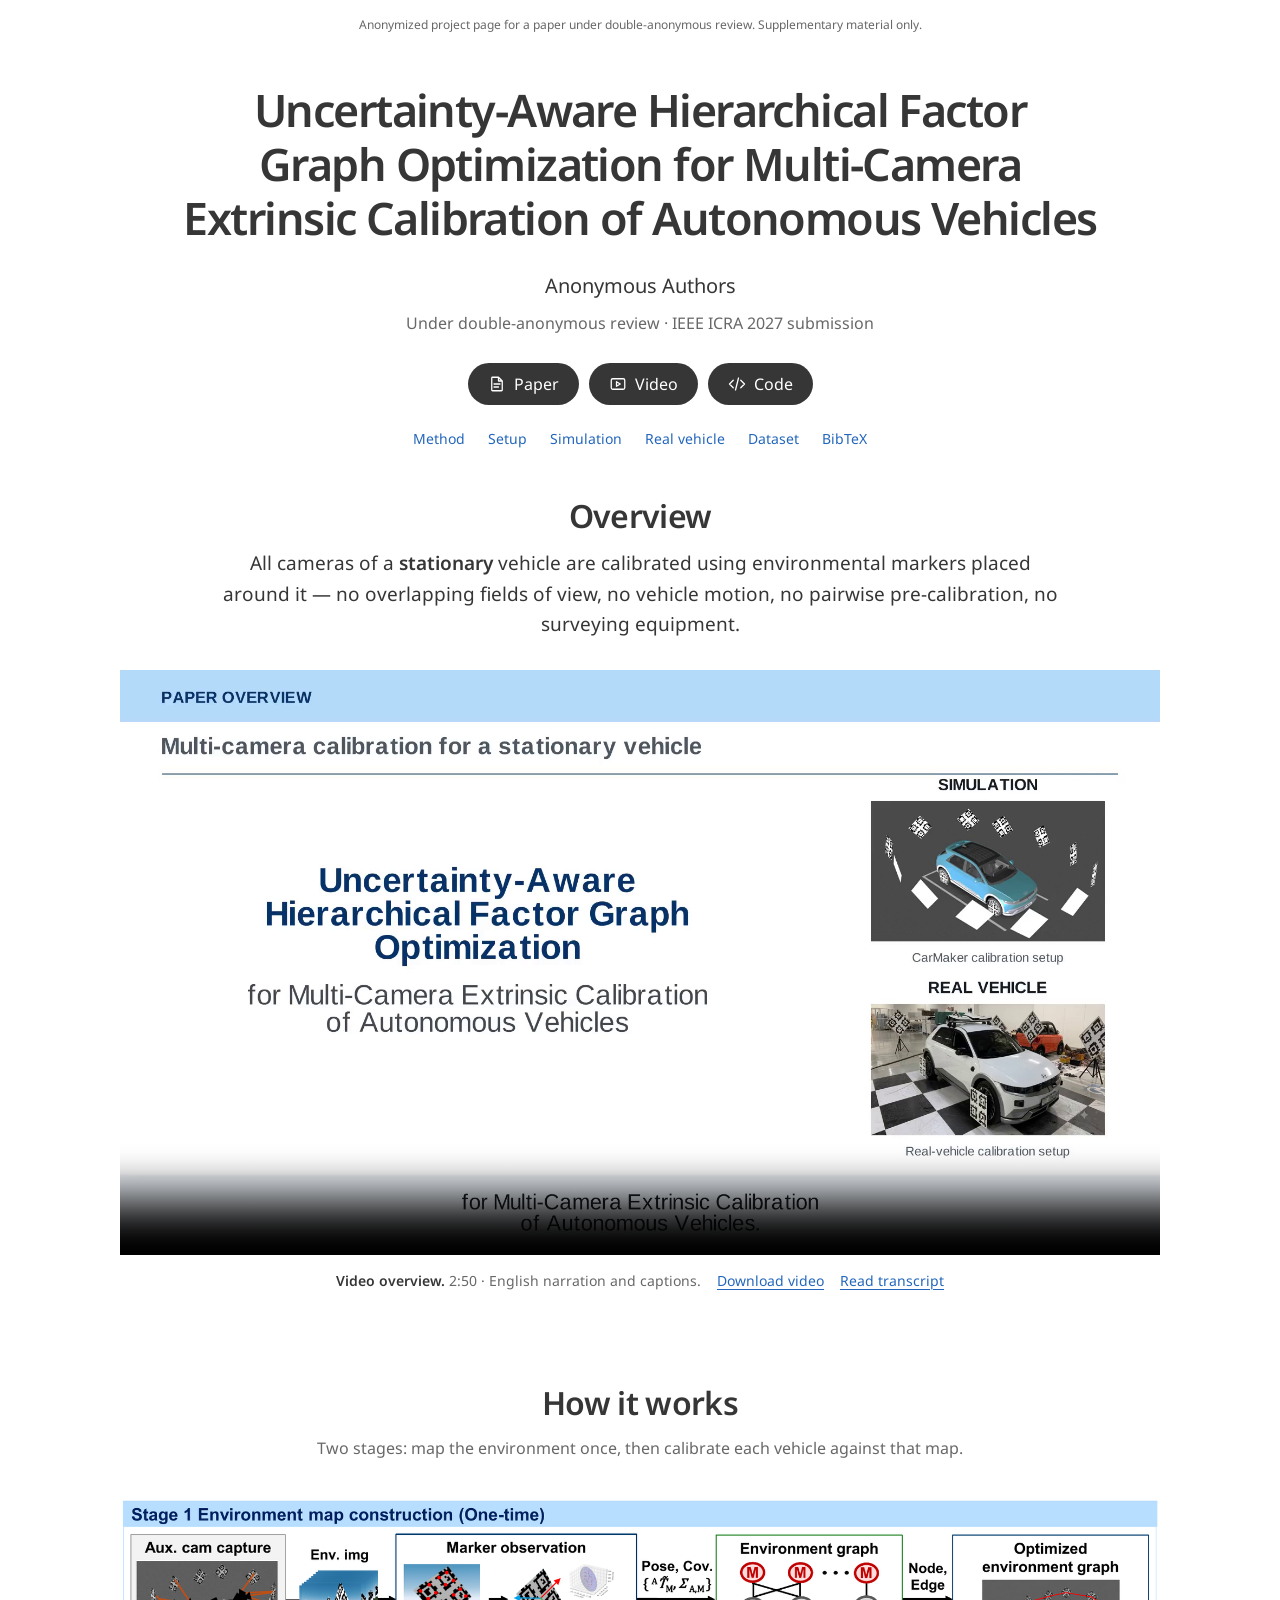
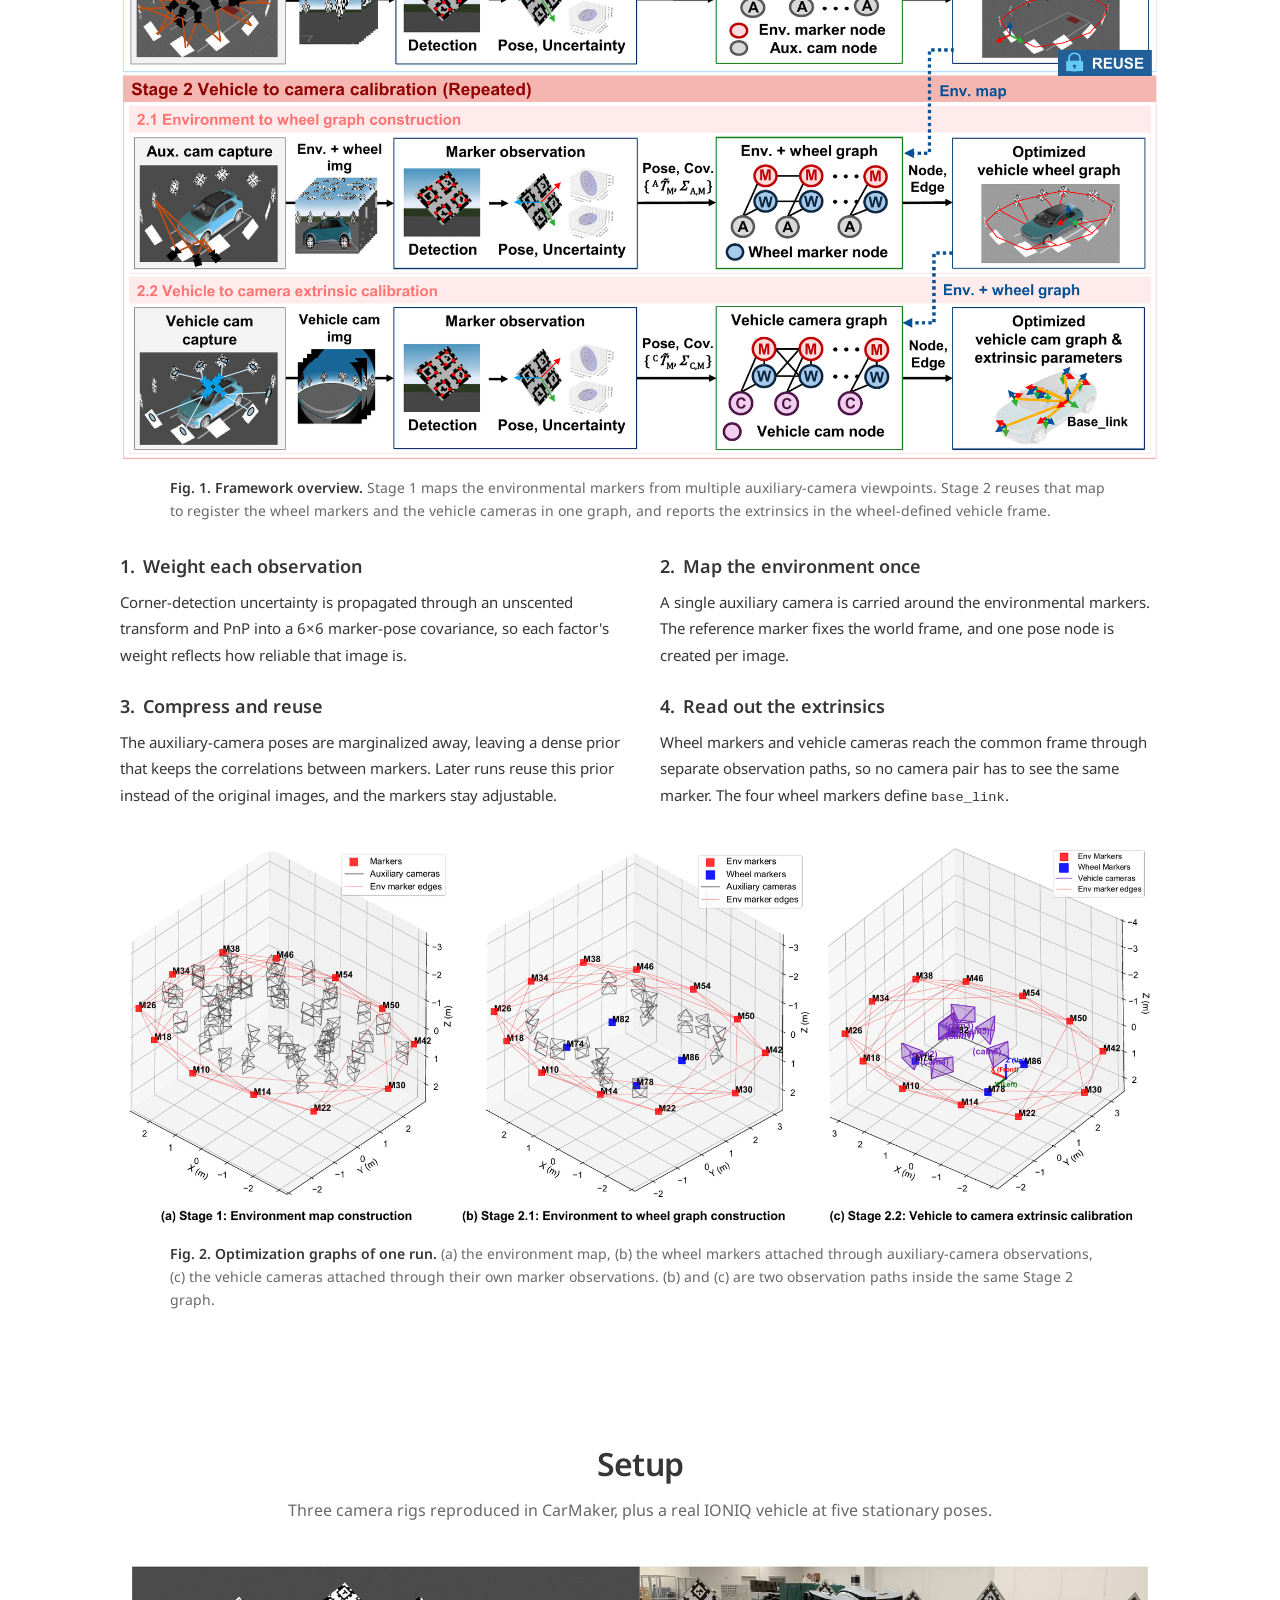
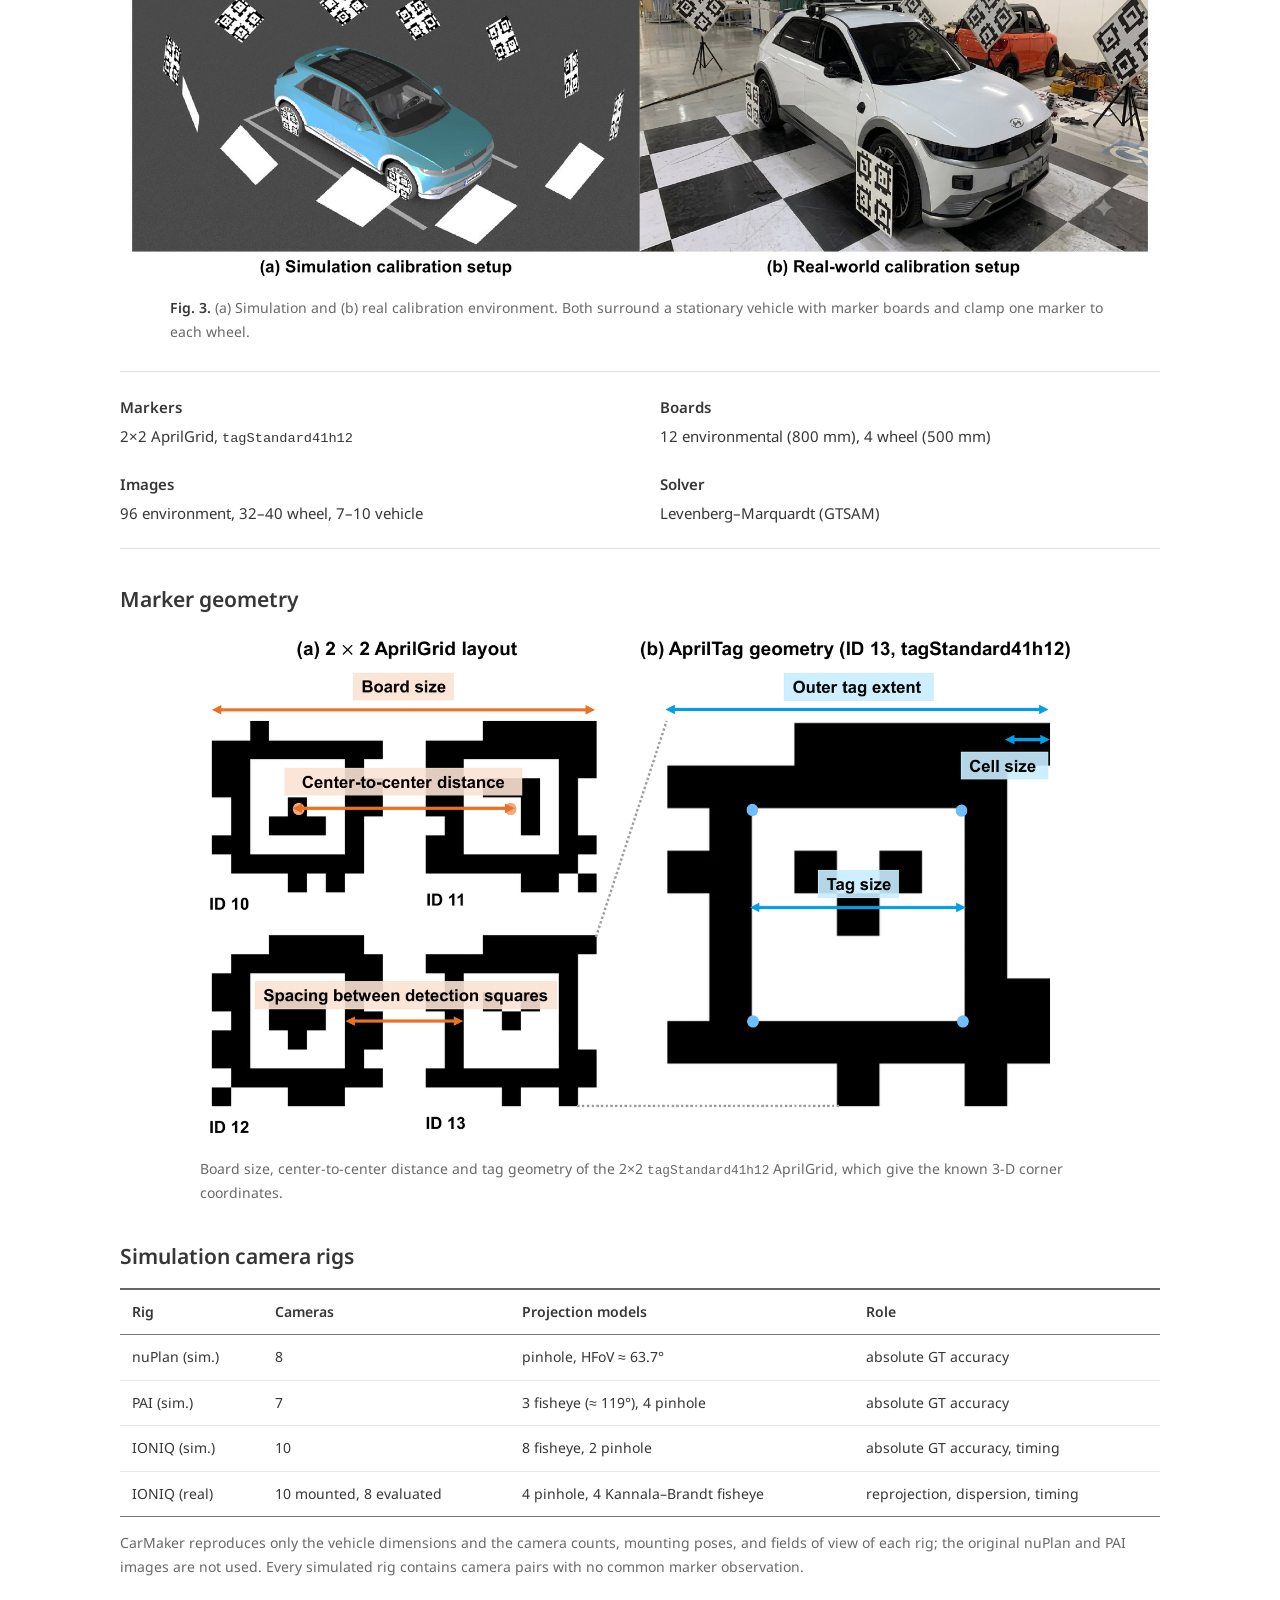
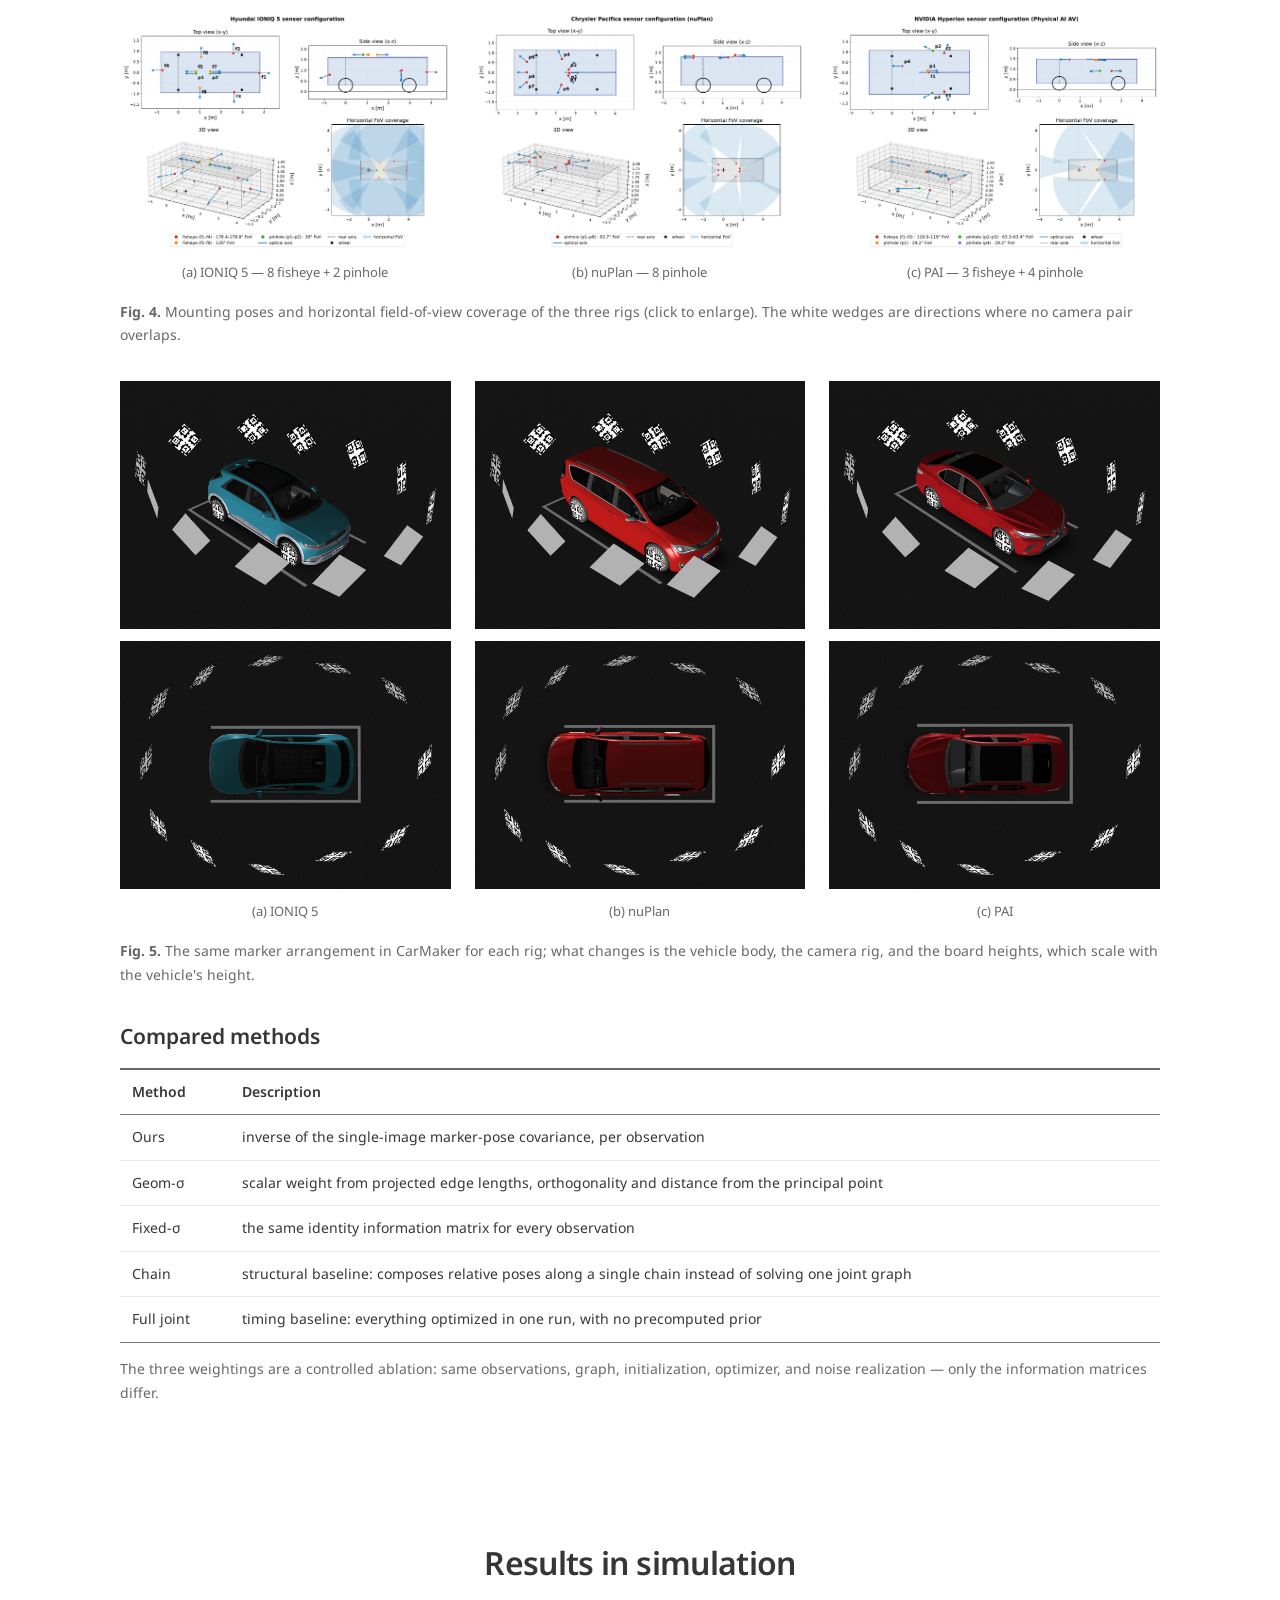
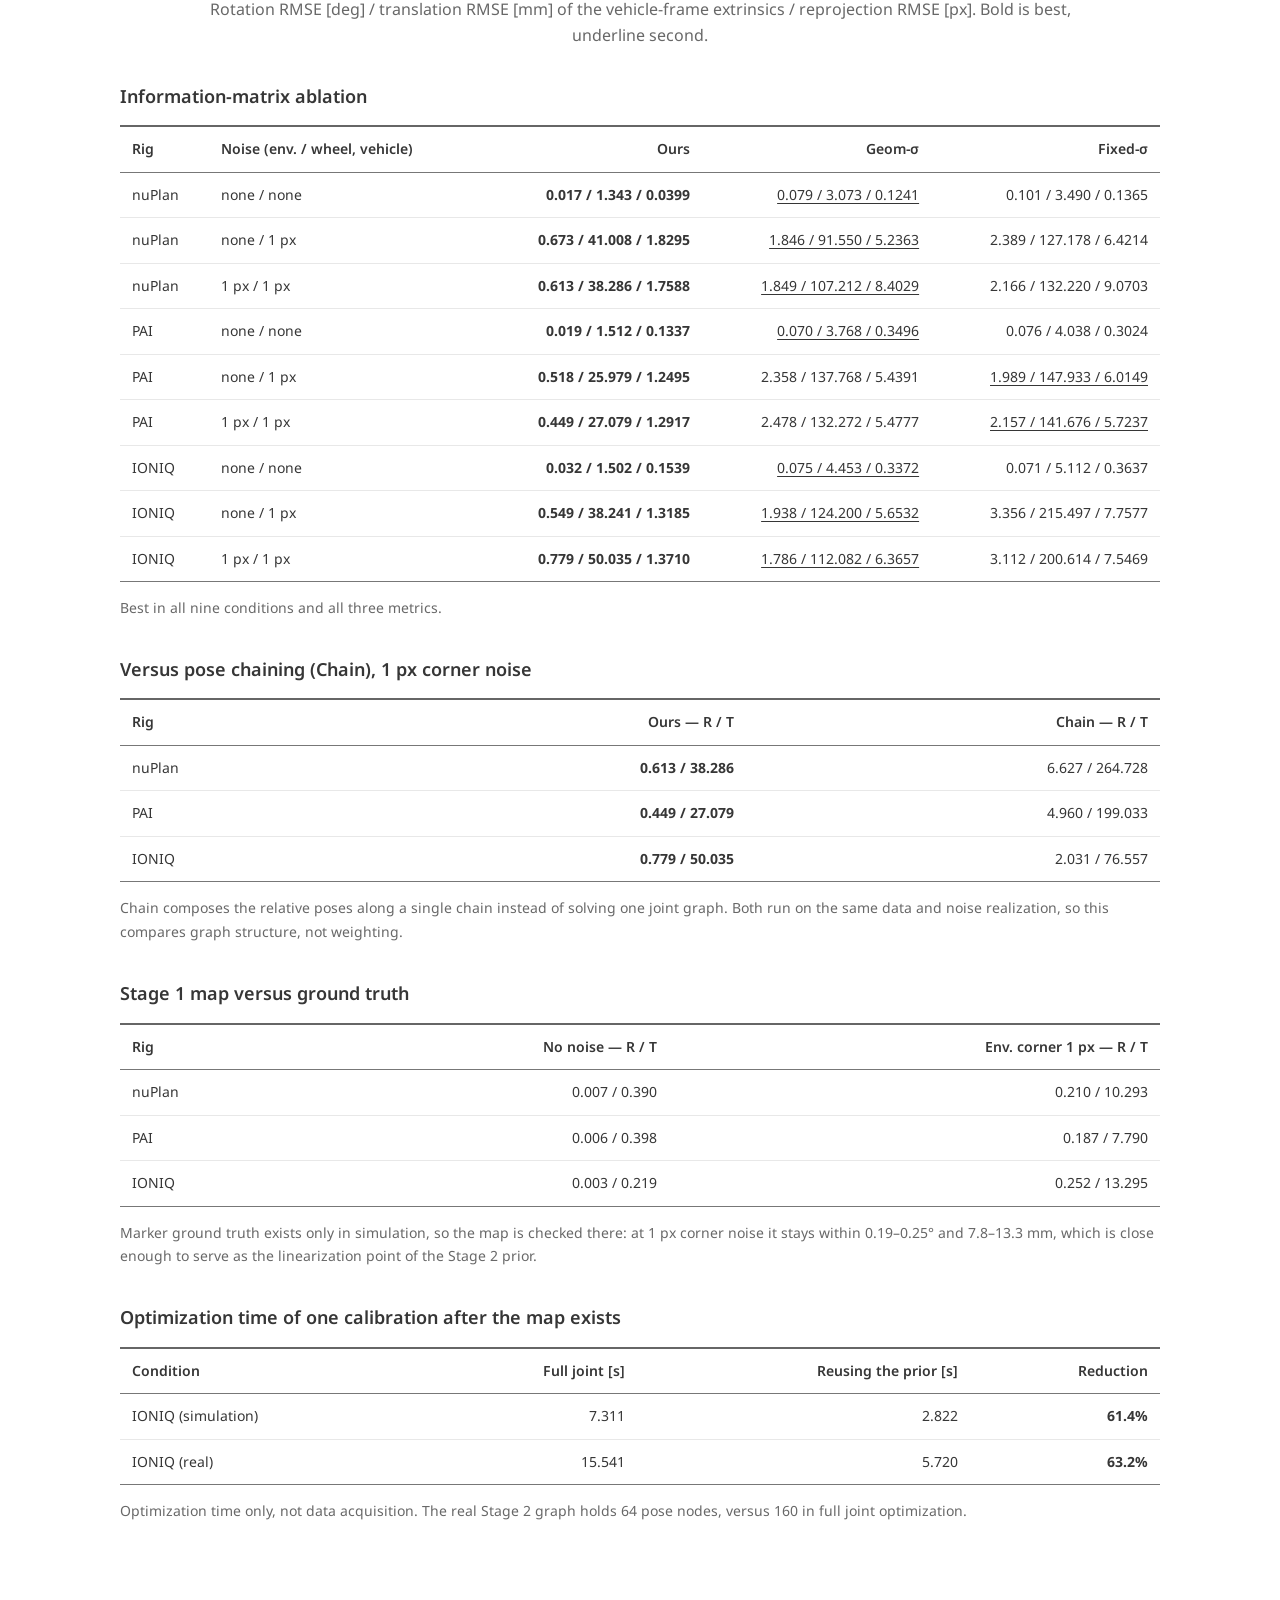
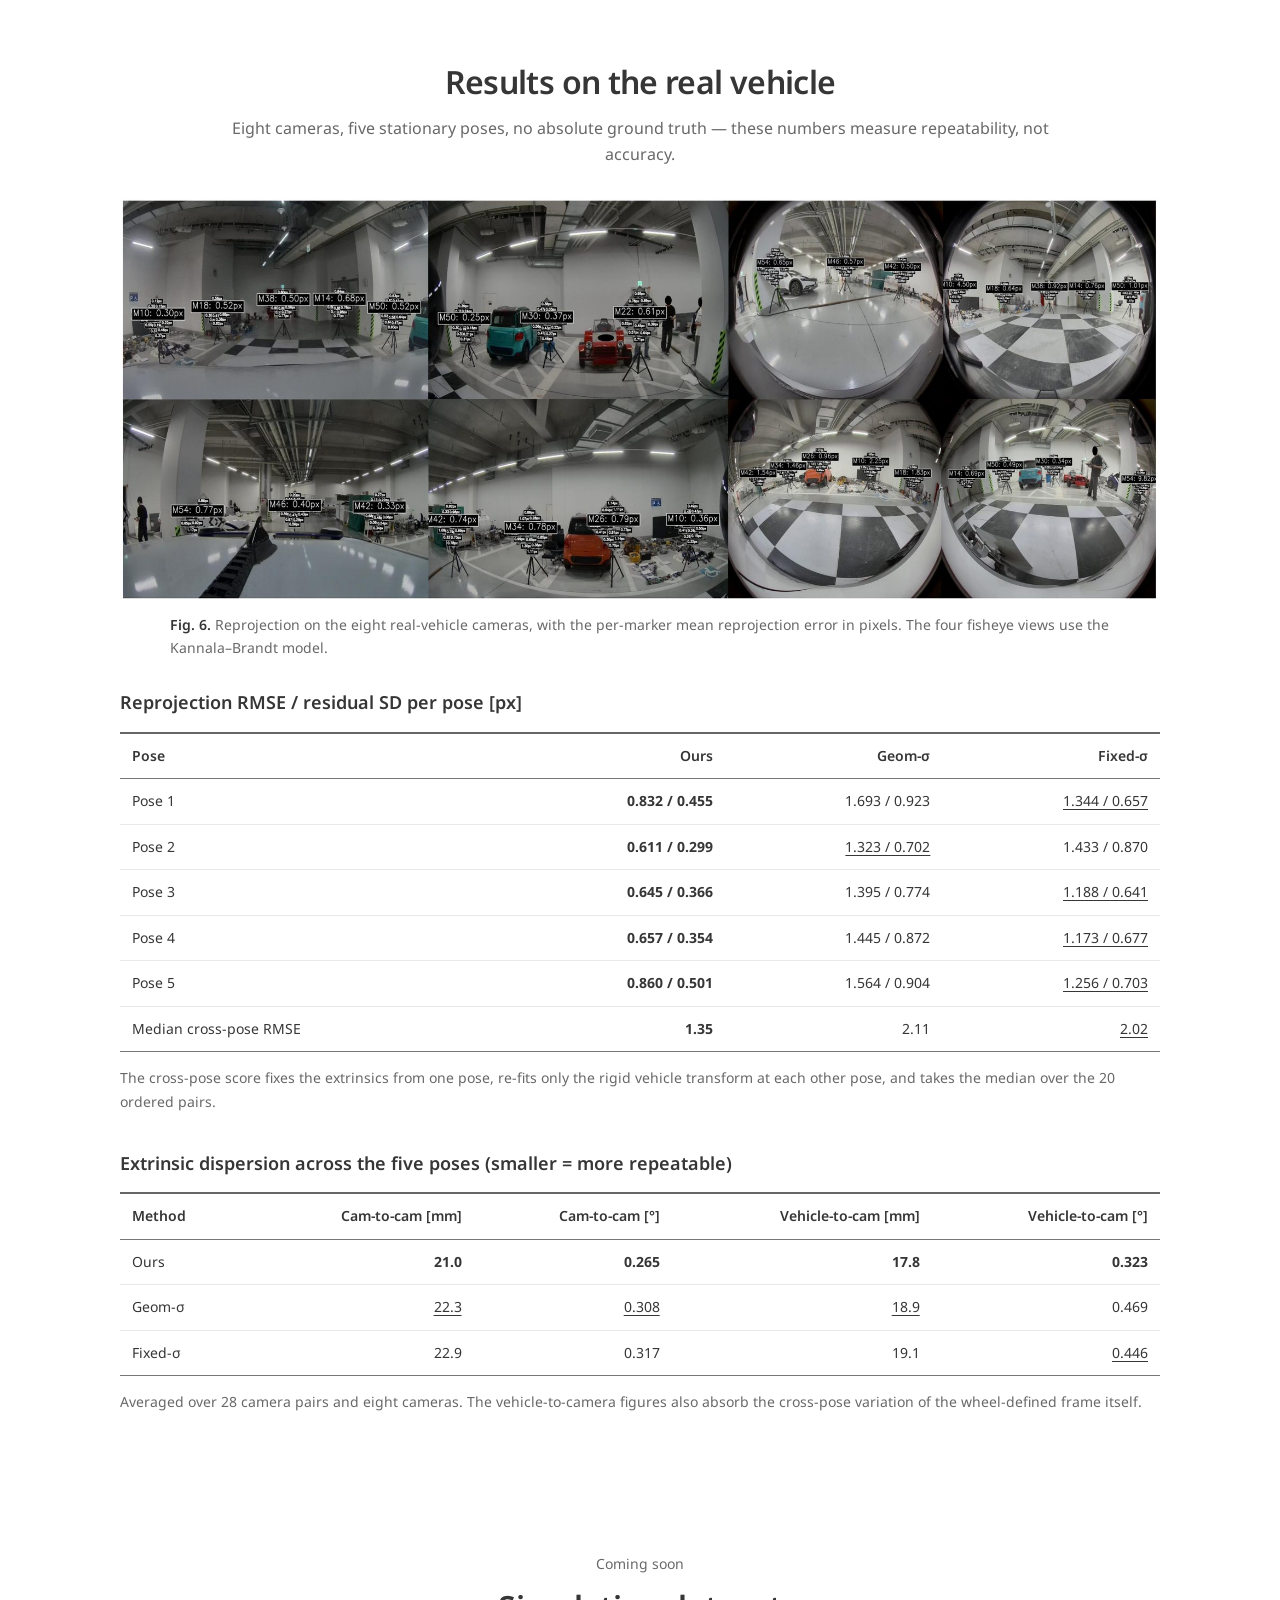
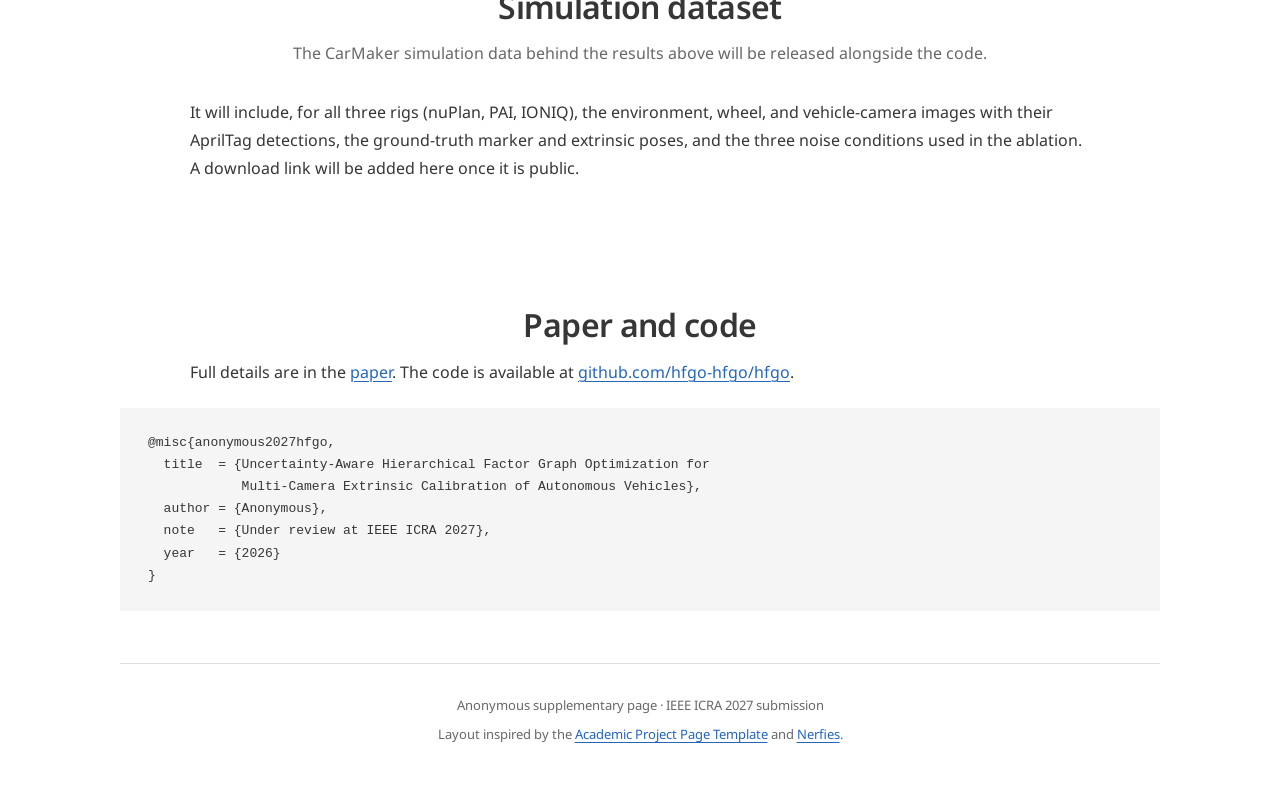
==== commit 1eefe4ff: "[UPDATE] Update project video" ====
--- a/docs/index.html
+++ b/docs/index.html
@@ -40,20 +40,21 @@
 
   <!-- ══ Overview ══════════════════════════════════════════ -->
   <section id="overview">
+    <h2>Overview</h2>
     <p class="lead">All cameras of a <strong>stationary</strong> vehicle are calibrated using environmental
     markers placed around it &mdash; no overlapping fields of view, no vehicle motion, no pairwise
     pre-calibration, no surveying equipment.</p>
 
     <figure class="video-overview" id="video">
       <video controls playsinline preload="metadata" width="1920" height="1080"
-             poster="assets/paper-video-poster.png"
+             poster="assets/project-video-poster.png"
              aria-label="HFGO paper overview with English narration and captions"
              aria-describedby="video-caption">
-        <source src="assets/paper-video.mp4" type="video/mp4">
-        Your browser does not support embedded video. <a href="assets/paper-video.mp4">Download the video</a>.
+        <source src="assets/project-video.mp4" type="video/mp4">
+        Your browser does not support embedded video. <a href="assets/project-video.mp4">Download the video</a>.
       </video>
-      <figcaption id="video-caption"><strong>Video overview.</strong> 2:30 &middot; English narration and captions.
-        <span class="video-links"><a href="assets/paper-video.mp4" download>Download video</a><a href="assets/paper-video-transcript.txt">Read transcript</a></span>
+      <figcaption id="video-caption"><strong>Video overview.</strong> 2:50 &middot; English narration and captions.
+        <span class="video-links"><a href="assets/project-video.mp4" download>Download video</a><a href="assets/project-video-transcript.txt">Read transcript</a></span>
       </figcaption>
     </figure>
   </section>
@@ -291,9 +292,9 @@
     measure repeatability, not accuracy.</p>
 
     <figure>
-      <img src="assets/fig5_reprojection.jpg" alt="Reprojection overlays on eight real vehicle camera images, four pinhole and four fisheye, with per-marker reprojection error in pixels" width="1900" height="730" loading="lazy" decoding="async">
+      <img src="assets/fig5_reprojection.jpg" alt="Reprojection overlays on eight real vehicle camera images, four pinhole and four fisheye, with per-marker mean reprojection error in pixels" width="1900" height="730" loading="lazy" decoding="async">
       <figcaption><strong>Fig. 6.</strong> Reprojection on the eight real-vehicle cameras, with the per-marker
-      RMSE in pixels. The four fisheye views use the Kannala&ndash;Brandt model.</figcaption>
+      mean reprojection error in pixels. The four fisheye views use the Kannala&ndash;Brandt model.</figcaption>
     </figure>
 
     <div class="table-scroll" tabindex="0" role="region" aria-label="Scrollable research table">
